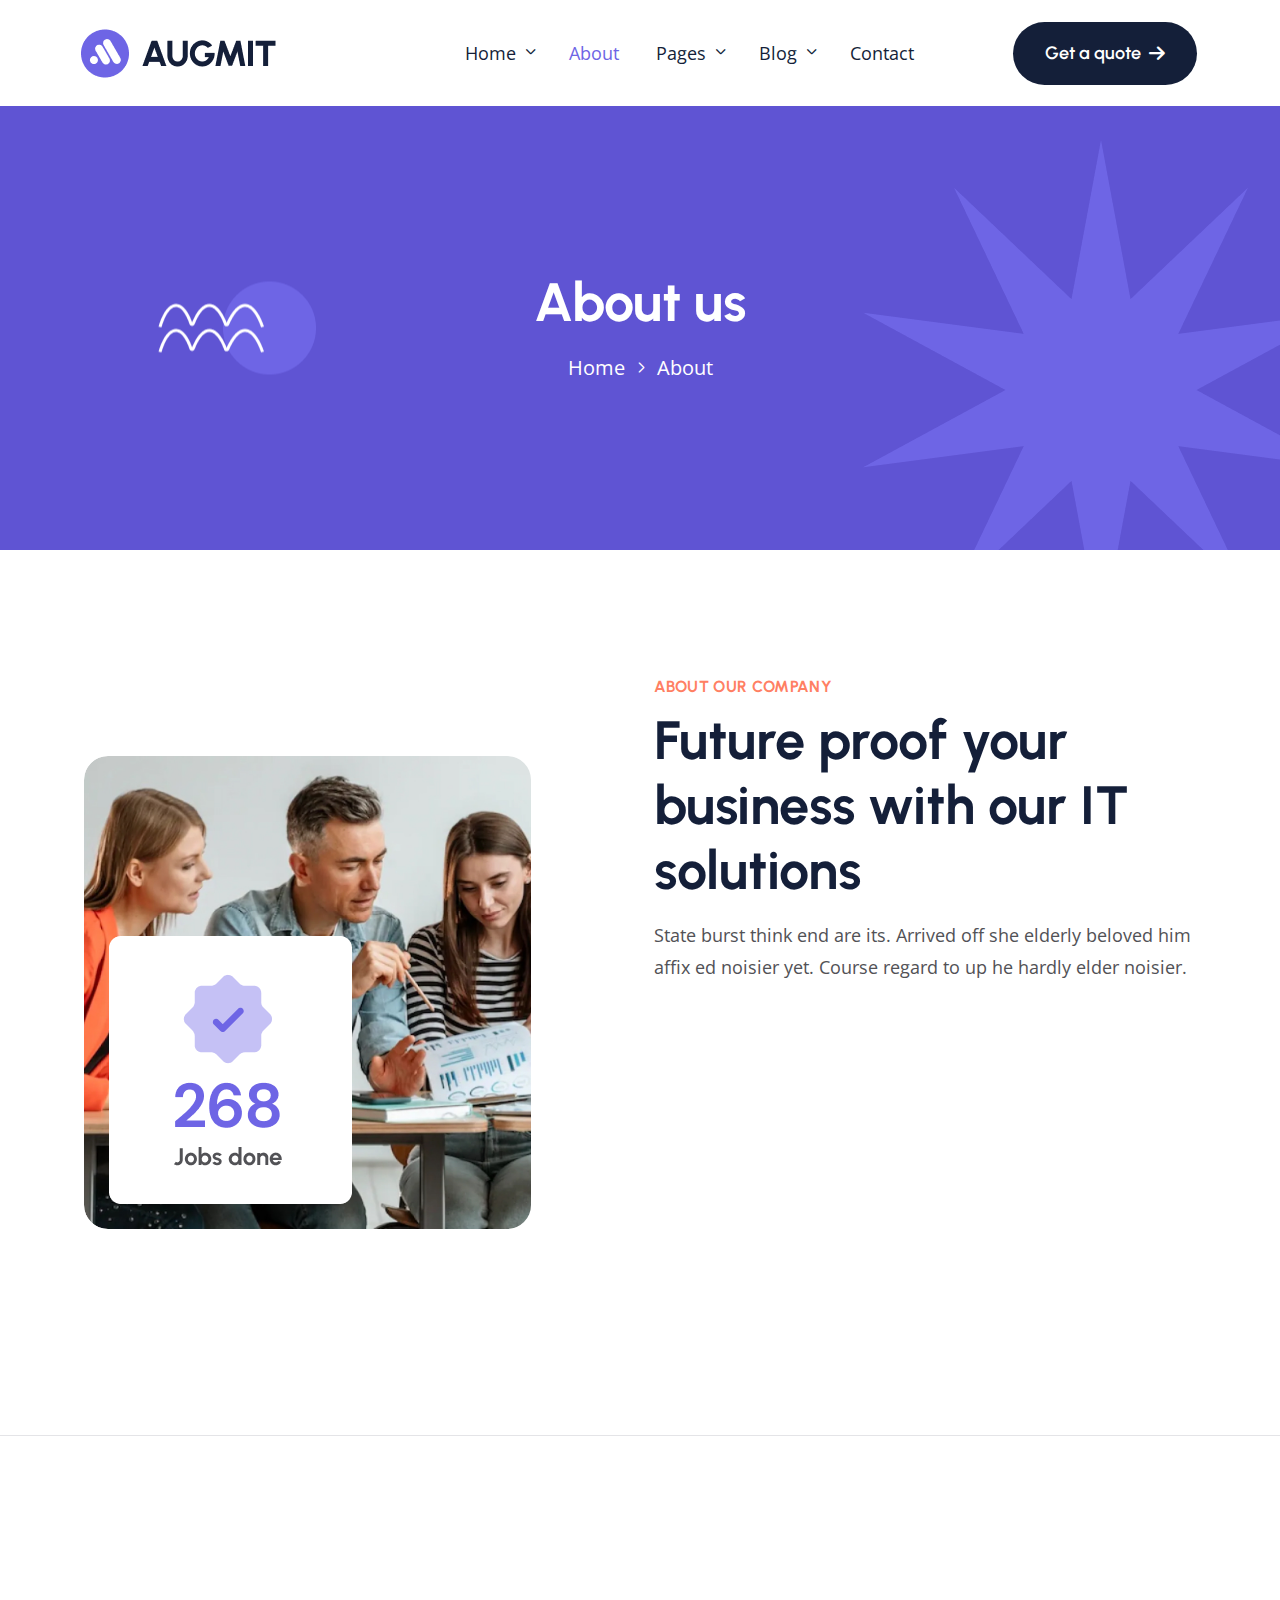
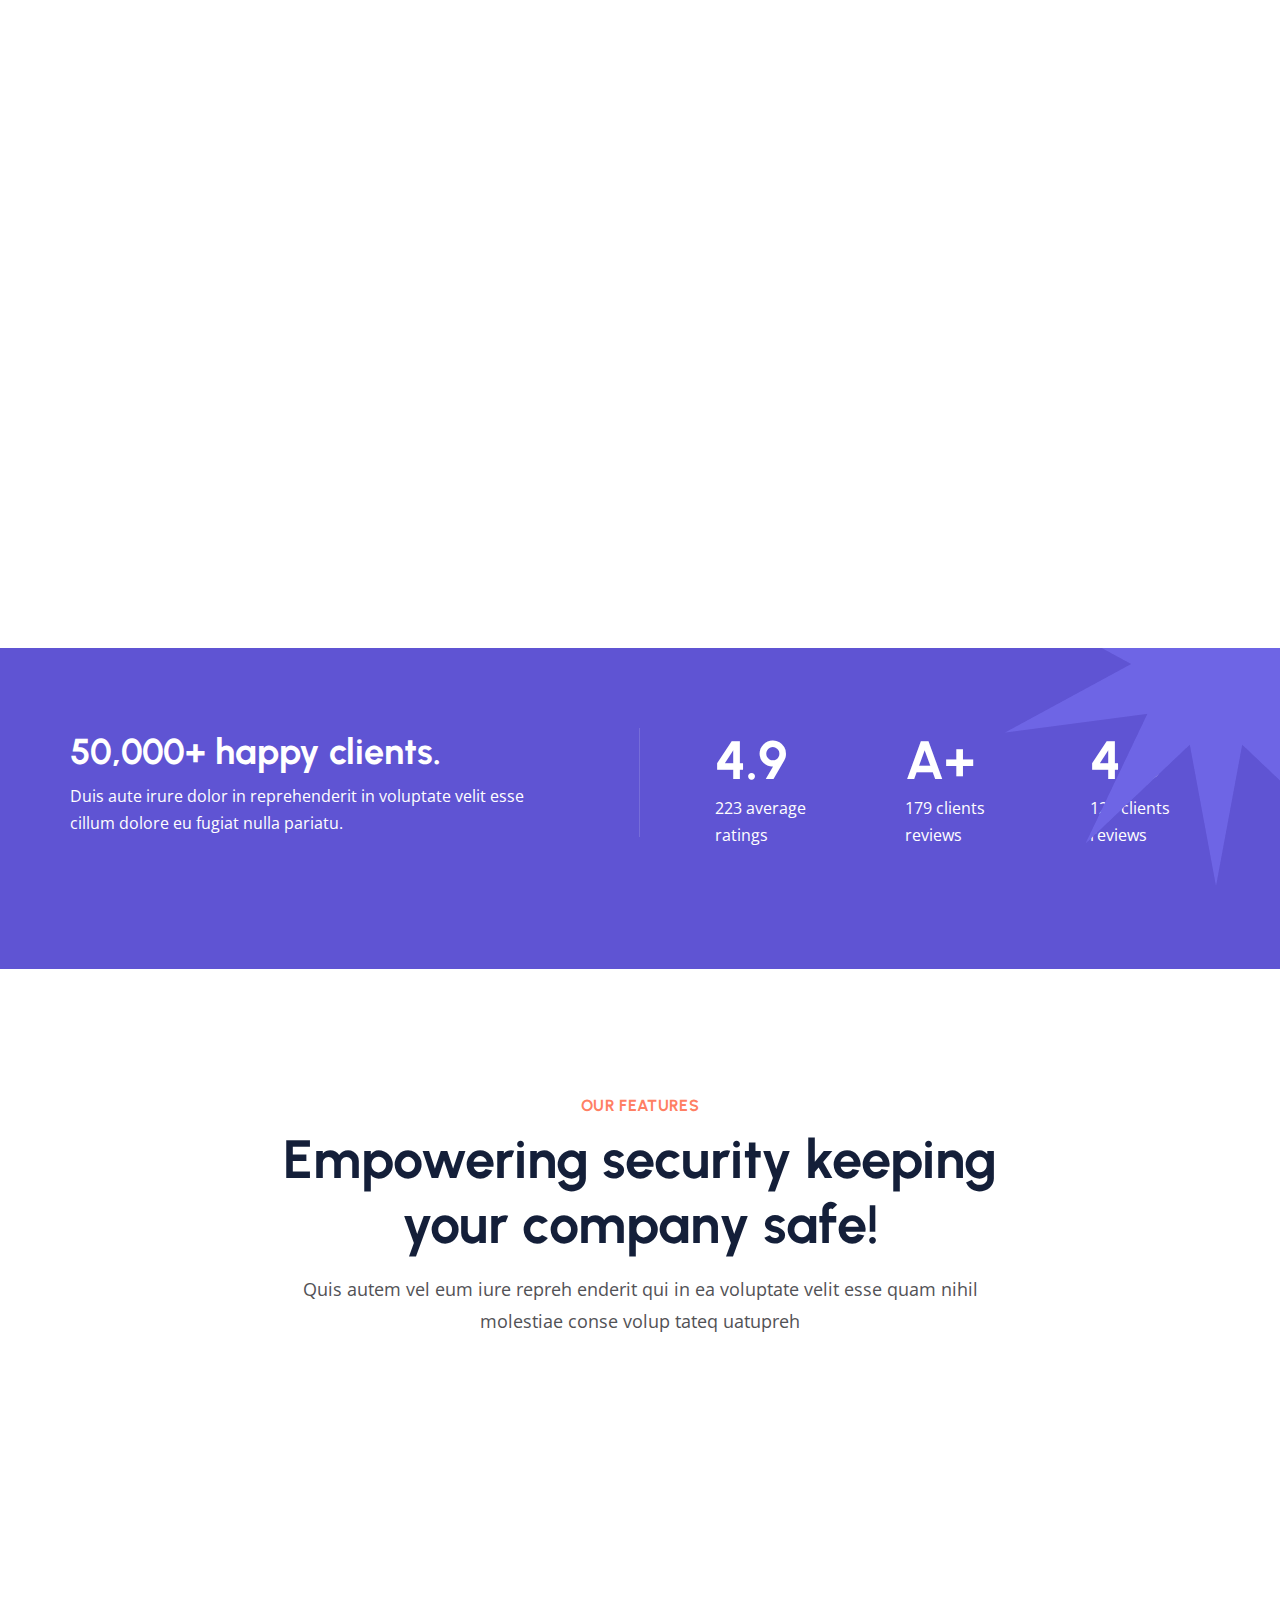
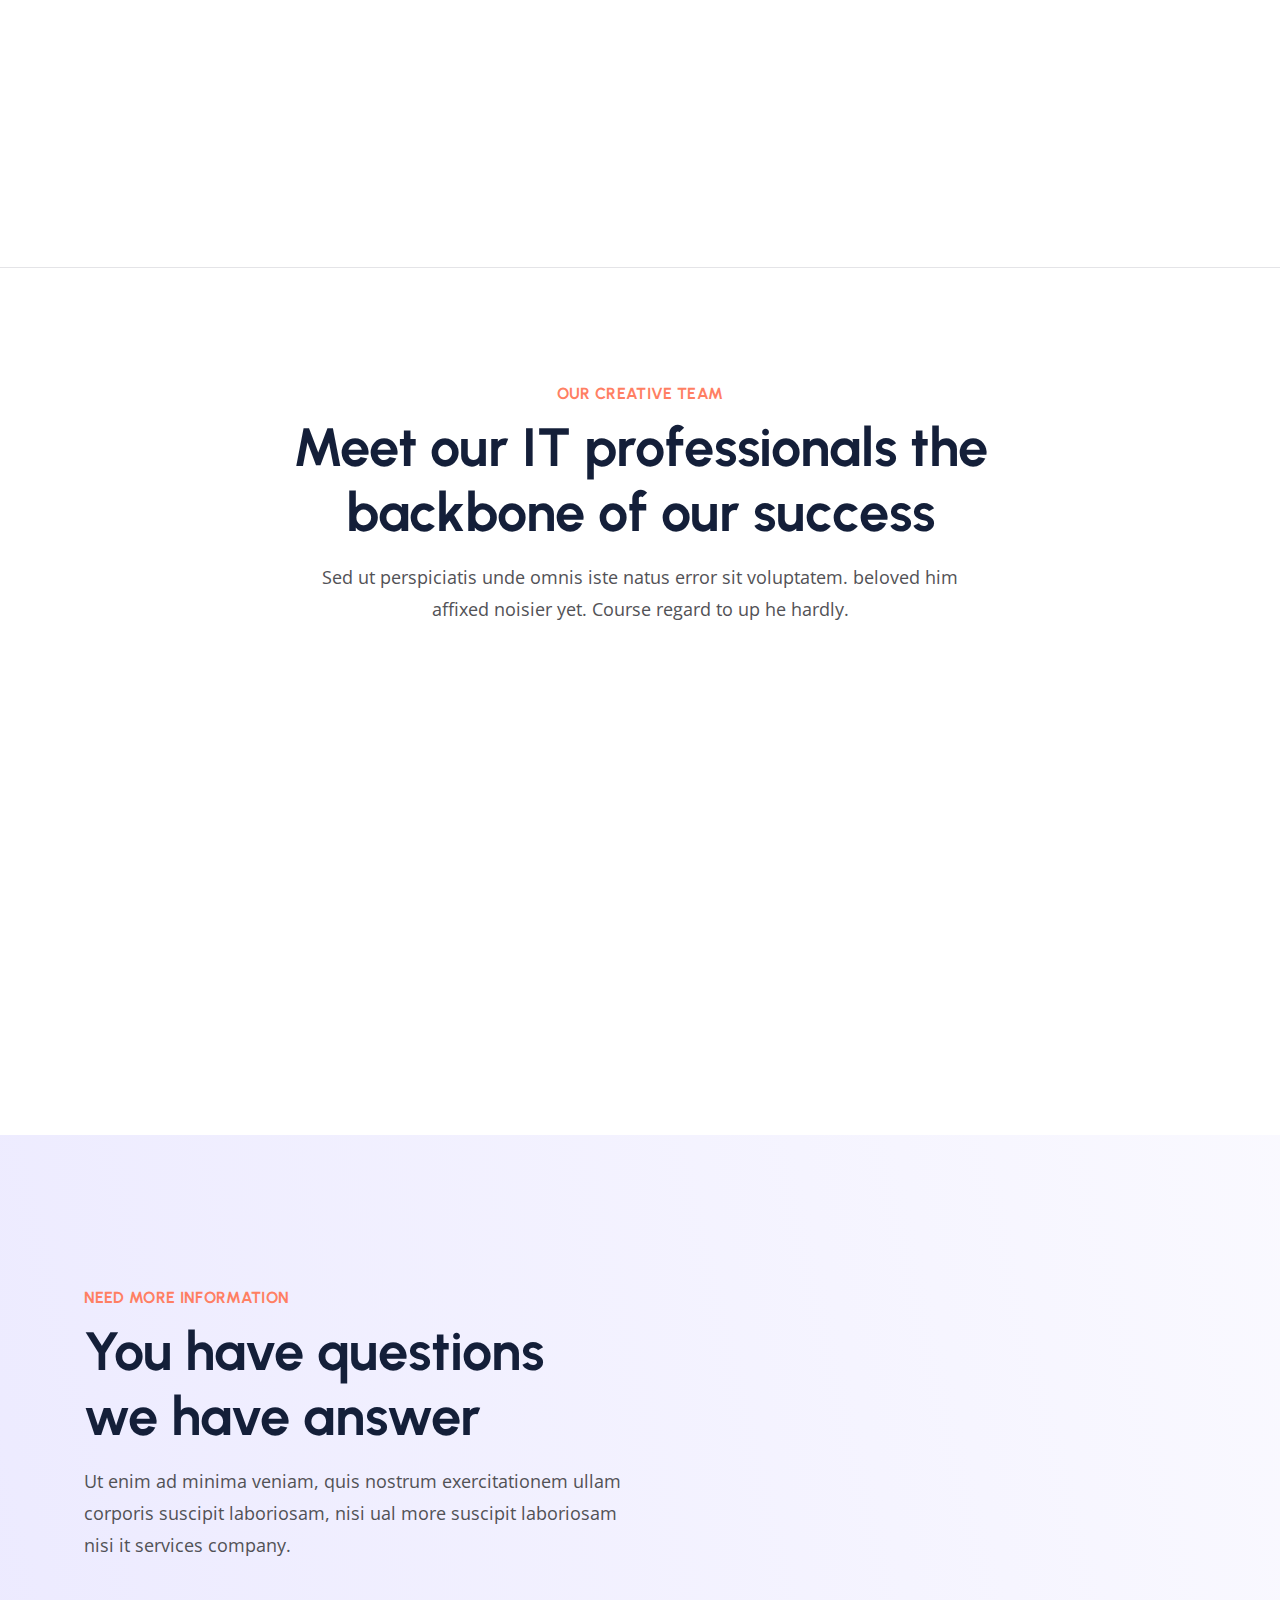
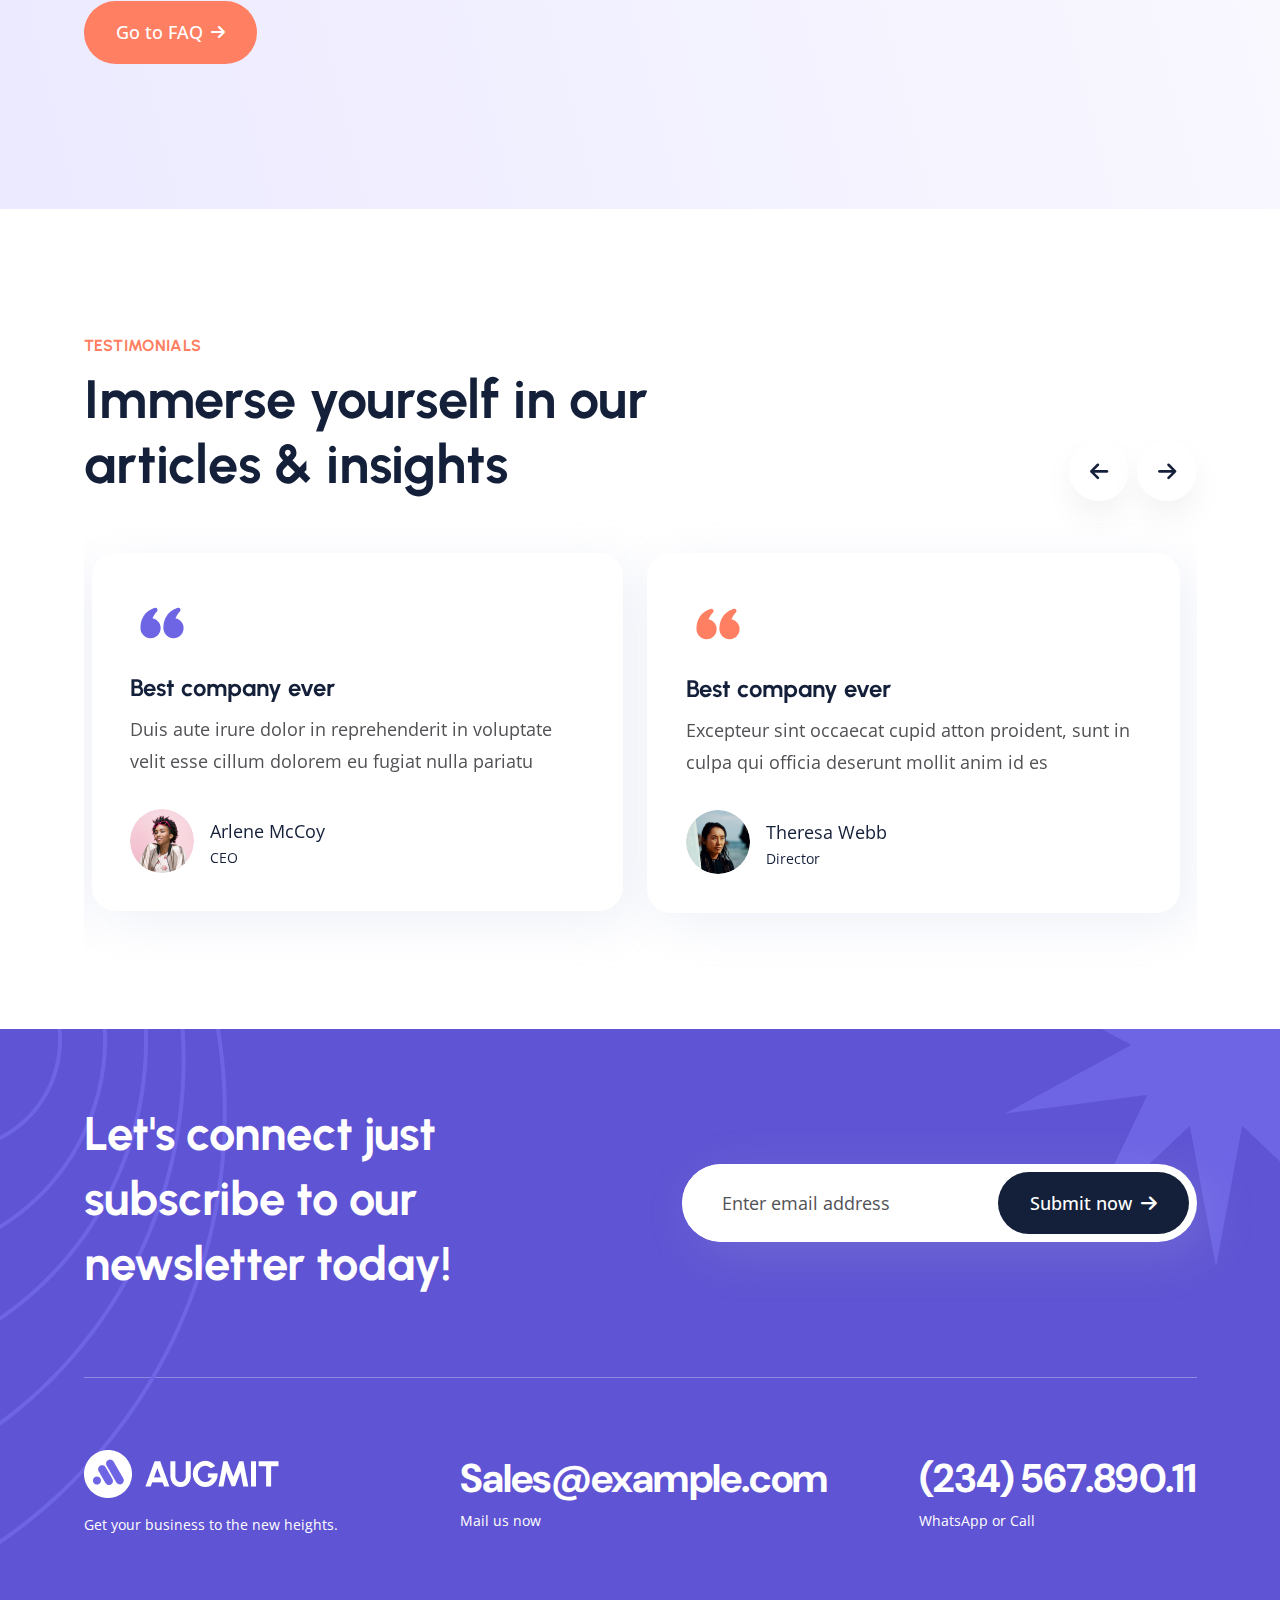
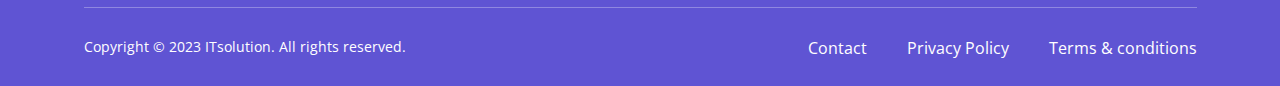
==== about.html @ 7e8e14fc "fix: achieve-are divider center" ====
<!DOCTYPE html>
<html dir="ltr" lang="zxx">

<head>
  <meta name="viewport" content="width=device-width,initial-scale=1.0" />
  <meta charset="utf-8" />
  <meta name="description" content="Augmit - IT Solution and Technology HTML Template" />
  <meta name="keywords"
    content="agency, business, company, data, digital, innovation, innovative, it, modern, saas, software, start up, startup, technology" />
  <meta name="author" content="BoomDevs" />

  <title>Augmit - IT Solution and Technology HTML Template</title>

  <link rel="icon" type="image/png" href="images/logo/favicon.png" />

  <link rel="apple-touch-icon" href="images/logo/apple-touch-icon.png" />
  <link rel="apple-touch-icon" sizes="57x57" href="images/logo/apple-touch-icon-57x57.png" />
  <link rel="apple-touch-icon" sizes="72x72" href="images/logo/apple-touch-icon-72x72.png" />
  <link rel="apple-touch-icon" sizes="76x76" href="images/logo/apple-touch-icon-76x76.png" />
  <link rel="apple-touch-icon" sizes="114x114" href="images/logo/apple-touch-icon-114x114.png" />
  <link rel="apple-touch-icon" sizes="120x120" href="images/logo/apple-touch-icon-120x120.png" />
  <link rel="apple-touch-icon" sizes="144x144" href="images/logo/apple-touch-icon-144x144.png" />
  <link rel="apple-touch-icon" sizes="152x152" href="images/logo/apple-touch-icon-152x152.png" />
  <link rel="apple-touch-icon" sizes="180x180" href="images/logo/apple-touch-icon-180x180.png" />

    <link rel="preconnect" href="https://fonts.googleapis.com">
    <link rel="preconnect" href="https://fonts.gstatic.com" crossorigin>
    <link href="https://fonts.googleapis.com/css2?family=DM+Sans:opsz,wght@9..40,700&family=Open+Sans:wght@400;500;600&family=Urbanist:wght@600;700&display=swap" rel="stylesheet">

  <link rel="stylesheet" href="css/bootstrap.min.css" />
  <link rel="stylesheet" href="css/fontawesome.min.css" />
  <link rel="stylesheet" href="css/magnific-popup.css" />
  <link rel="stylesheet" href="css/slick.css" />
  <link rel="stylesheet" href="css/meanmenu.css" />
  <link rel="stylesheet" href="css/nice-select.css" />
  <link rel="stylesheet" href="css/animate.css" />
  <link rel="stylesheet" href="css/style.css" />

  <!--[if lt IE 9]>
  <script src="https://oss.maxcdn.com/html5shiv/3.7.2/html5shiv.min.js"></script>
  <script src="https://oss.maxcdn.com/respond/1.4.2/respond.min.js"></script>
  <![endif]-->
</head>

<body>
  <!-- Preloader Start !-->
  <div id="preloader">
    <div id="preloader-status">
      <div class="loading-container">
        <div class="ball1"></div>
        <div class="ball2"></div>
        <div class="ball3"></div>
        <div class="ball4"></div>
      </div>
    </div>
  </div>
  <!-- Preloader End !-->
   <!-- Header Start !-->
   <header class="header-area style-2">
    <!-- Header Nav Menu Start -->
    <div class="header-menu-area sticky-header">
        <div class="container">
            <div class="row">
                <div class="col-lg-3 col-md-6 col-6 d-flex align-items-center">
                    <div class="logo">
                        <a href="index.html" class="standard-logo">
                            <img src="images/logo/logo.png" alt="logo" />
                        </a>
                        <a href="index.html" class="sticky-logo">
                            <img src="images/logo/logo.png" alt="logo" />
                        </a>
                        <a href="index.html" class="retina-logo">
                            <img src="images/logo/logo.png" alt="logo" />
                        </a>
                    </div>
                </div>
                <div class="col-lg-9 col-md-6 col-6 d-flex align-items-center justify-content-end">
                    <div class="menu d-inline-block">
                        <nav id="main-menu" class="main-menu">
                            <ul>
                                <li class="dropdown ">
                                    <a href="index.html">Home</a>
                                    <ul>
                                        <li><a href="index.html">Home Page 1</a></li>
                                        <li><a href="index-2.html">Home Page 2</a></li>
                                        
                                    </ul>
                                </li>
                               
                                <li class="active"><a href="about.html">About</a></li>
                                <li class="dropdown"><a href="project.html">Pages</a>
                                    <ul class="submenu">
                                        <li><a href="project.html">Project Page</a></li>
                                        <li><a href="project-details.html">Project Details Page</a></li>
                                        
                                        <li><a href="service.html">Service Page</a></li>
                                        <li><a href="service-details.html">Service Details Page</a></li>
                                    </ul></li>
                                <li class="dropdown">
                                    <a href="blog.html">Blog</a>
                                    <ul class="submenu">
                                        <li><a href="blog.html">Blog Page</a></li>
                                        <li><a href="blog-details.html">Blog Details Page</a></li>
                                    </ul>
                                </li>
                                <li><a href="contact.html">Contact</a></li>
                            </ul>
                        </nav>
                    </div>
                    <!-- Header Button Start !-->
                    <div class="header-btn">
                            <a href="#" class="header-single-btn active">
                                Get a quote
                                <i class="fa-solid fa-arrow-right"></i>
                            </a>
                        </div>
                    <!-- Header Button Start !-->
                    <!-- Mobile Menu Toggle Button Start !-->
                    <div class="mobile-menu-bar d-lg-none text-end">
                        <a href="#" class="mobile-menu-toggle-btn"><i class="fal fa-bars"></i></a>
                    </div>
                    <!-- Mobile Menu Toggle Button End !-->
                </div>
            </div>
        </div>
    </div>
    <!-- Header Nav Menu End -->
  </header>
  <!-- Header End !-->
  <!-- Menu Sidebar Section Start -->
  <div class="menu-sidebar-area">
    <div class="menu-sidebar-wrapper">
        <div class="menu-sidebar-close">
            <button class="menu-sidebar-close-btn" id="menu_sidebar_close_btn">
                <i class="fal fa-times"></i>
            </button>
        </div>
        <div class="menu-sidebar-content">
            <div class="menu-sidebar-logo">
                <a href="index.html">
                    <img src="images/logo/logo.png" alt="logo" />
                </a>
            </div>
            <div class="mobile-nav-menu"></div>
            <div class="menu-sidebar-content">
                <div class="menu-sidebar-single-widget">
                    <h5 class="menu-sidebar-title">Contact Info</h5>
                    <div class="header-contact-info">
                        <span><i class="fa-solid fa-location-dot"></i>20, Bordeshi, New York, US</span>
                        <span><a href="mailto:hello@hivency.com"><i
                                    class="fa-solid fa-envelope"></i>hello@hivency.com</a> </span>
                        <span><a href="tel:+123-456-7890"><i class="fa-solid fa-phone"></i>+123-456-7890</a></span>
                    </div>
                    <div class="social-profile">
                        <a href="#"><i class="fa-brands fa-facebook-f"></i></a>
                        <a href="#"><i class="fa-brands fa-twitter"></i></a>
                        <a href="#"><i class="fa-brands fa-linkedin-in"></i></a>
                        <a href="#"><i class="fa-brands fa-youtube"></i></a>
                    </div>
                </div>
            </div>
        </div>
    </div>
  </div>
  <!-- Menu Sidebar Section Start -->
  <div class="body-overlay"></div>
  
  <!-- Page Header Start !-->
  <div class="page-breadcrumb-area page-bg">
    <div class="shape">
        <img src="images/shape/wave.png" alt="breadcrumb">
    </div>
    <div class="shape-two">
        <img src="images/shape/full-star.png" alt="breadcrumb">
    </div>
    <div class="container">
      <div class="row">
        <div class="col-md-12">
          <div class="breadcrumb-wrapper">
            <div class="page-heading">
              <h2 class="page-title">About us</h2>
            </div>
            <div class="breadcrumb-list">
              <ul>
                <li><a href="index.html">Home</a></li>
                <li class="active"><a href="#">About</a></li>
              </ul>
            </div>
          </div>
        </div>
      </div>
    </div>
  </div>
  <!-- Page Header End !-->
   <!-- About Us Area Start !-->
   <div class="about-us-area style-3 overflow-hidden py-120 py-sm-60 py-md-80 py-lg-100">
    <div class="container">
        <div class="row justify-content-between align-items-center">
            <div class="col-lg-6 col-xl-5  wow animate__animated animate__fadeInLeft animate__slow">
                <div  class="about-image-card" style="background-image: url('');">
                    <div class="shape">
                        <img src="images/why-choose/visitors.png" alt="shape">
                    </div>
                    <div class="main-img">
                        <img class="tilt-animate" src="images/common/image-2.jpg" alt="about-us">
                    </div>
                </div>
            </div>
            <div class="col-lg-6 ">
                <div class="about-info-card">
                        <div class="section-title wow animate__animated animate__fadeInRight animate__slow">
                            <div class="short-title">
                                <span>About our company</span>
                            </div>
                            <h2 class="title">Future proof your business <br> with our IT solutions</h2>
                            <p class="desc">State burst think end are its. Arrived off she elderly beloved him affix <br>
                                ed noisier yet. Course regard to up he hardly elder noisier.</p>
                        </div>
                        <div class="icon-card-wrapper">
                            <div class="icon-card wow animate__animated animate__fadeInUp animate__slow">
                                <div class="icon">
                                    <i class="icon-custom"></i>
                                </div>
                                <div class="content">
                                  <h2 class="title">
                                    <a href="about.html">Customizable workflow</a>
                                  </h2>
                                  <p class="desc">Quis autem vel eum iure reprehenderit qui in ea voluptate velit esse quam nihil molestiae consequatu regard.</p>
                                </div>
                              </div>
                            <div class="icon-card wow animate__animated animate__fadeInUp animate__slow">
                                <div class="icon">
                                    <i class="icon-headphone secondary"></i>
                                </div>
                                <div class="content">
                                  <h2 class="title"><a href="about.html">24x7 customer support</a></h2>
                                  <p class="desc">Excepteur sint occaecat cupidatat non proident, sunt in culpa qui officia deserunt mollit anim id enoisier.</p>
                                </div>
                            </div>
                        </div>
                </div>
            </div>
        </div>
    </div>
</div>
<!-- About Us Area End !-->
<div class="divider-wrapper">
    <div class="container">
        <!-- <div class="divider"></div> -->
    </div>
</div>
<!--why-choose-area  Start !-->
<div class="why-choose-area style-3 py-120 py-sm-60 py-md-80 py-lg-100 overflow-hidden">
    <div class="container">
        <div class="row justify-content-between align-items-center">
            <div class="col-lg-6 order-2 order-lg-1  wow animate__animated animate__fadeInLeft animate__slow">
                <div class="about-info-card style-2">
                    <div class="section-title">
                        <div class="short-title">
                            <span>Why choose us</span>
                        </div>
                        <h2 class="title">Elevate your tech journey with IT solutions</h2>
                        <p class="desc">Ut enim ad minima veniam, quis nostrum exercita tionem ullam susc
                            ipit labor iosam, nisut alationem ulla nima venia cipit lab.</p>
                    </div>
                    <div class="list-item-wrapper">
                        <ul>
                            <li>Sunt in culpa qui officia deserunt mollit anim id es.</li>
                            <li>Lorem ipsum dolor sit amet, consectetur adipis.</li>
                            <li>Sed do eiusmod tempor incidi sectet utlab.</li>
                        </ul>
                    </div>
                    <div>
                        <a href="about.html" class="theme-btn">
                            About us
                            <i class="fa-solid fa-arrow-right"></i>
                        </a>
                    </div>
                </div>
            </div>
            <div class="col-lg-6 order-1 order-lg-2  wow animate__animated animate__fadeInRight animate__slow">
                <div class="about-image-card style-3">
                    <div class="main-img" >
                        <img class="tilt-animate" src="images/why-choose/image-4.jpg" alt="why-choose">
                    </div>
                </div>
            </div>
        </div>
    </div>
</div>
<!--why-choose-area  End !-->
<!-- Achievement Area Start -->
<div class="achieve-area py-80 bg-blue">
    <div class="star">
        <img src="images/shape/star-large.png" alt="shape">
    </div>
    <div class="container">
        <div class="row">
            <div class="col-6 p-0">
                <div class="content style-3">
                    <h3 class="title">50,000+ happy clients.</h3>
                    <p class="desc">Duis aute irure dolor in reprehenderit in voluptate velit  esse cillum dolore eu fugiat nulla pariatu.</p>
                </div>
            </div>
            <div class="col-6 p-0">
                <div class="achieve-item-wrapper">
                    <div class="single-item">
                        <div class="content">
                            <h2>4.9</h2>
                            <p>223 average ratings</p>
                        </div>
                        <div class="stars">
                            <img class="wow animate__animated animate__flipInY animate__slow" data-wow-delay="0s" src="images/icon/star.png" alt="star">
                            <img class="wow animate__animated animate__flipInY animate__slow" data-wow-delay="0.4s" src="images/icon/star.png" alt="star">
                            <img class="wow animate__animated animate__flipInY animate__slow" data-wow-delay="0.6s" src="images/icon/star.png" alt="star">
                            <img class="wow animate__animated animate__flipInY animate__slow" data-wow-delay="0.8s" src="images/icon/star.png" alt="star">
                            <img class="wow animate__animated animate__flipInY animate__slow" data-wow-delay="1.0s" src="images/icon/star.png" alt="star">
                        </div>
                    </div>
                    <div class="single-item">
                        <div class="content">
                            <h2>A+</h2>
                            <p>179 clients reviews</p>
                        </div>
                        <div class="stars">
                            <img class="wow animate__animated animate__flipInY animate__slow" data-wow-delay="0s" src="images/icon/star.png" alt="star">
                            <img class="wow animate__animated animate__flipInY animate__slow" data-wow-delay="0.4s" src="images/icon/star.png" alt="star">
                            <img class="wow animate__animated animate__flipInY animate__slow" data-wow-delay="0.6s" src="images/icon/star.png" alt="star">
                            <img class="wow animate__animated animate__flipInY animate__slow" data-wow-delay="0.8s" src="images/icon/star.png" alt="star">
                            <img class="wow animate__animated animate__flipInY animate__slow" data-wow-delay="1.0s" src="images/icon/star.png" alt="star">
                        </div>
                    </div>
                    <div class="single-item">
                        <div class="content">
                            <h2>4.8</h2>
                            <p>129 clients reviews</p>
                        </div>
                        <div class="stars">
                            <img class="wow animate__animated animate__flipInY animate__slow" data-wow-delay="0s" src="images/icon/star.png" alt="star">
                            <img class="wow animate__animated animate__flipInY animate__slow" data-wow-delay="0.4s" src="images/icon/star.png" alt="star">
                            <img class="wow animate__animated animate__flipInY animate__slow" data-wow-delay="0.6s" src="images/icon/star.png" alt="star">
                            <img class="wow animate__animated animate__flipInY animate__slow" data-wow-delay="0.8s" src="images/icon/star.png" alt="star">
                            <img class="wow animate__animated animate__flipInY animate__slow" data-wow-delay="1.0s" src="images/icon/star.png" alt="star">
                        </div>
                    </div>
                </div>
            </div>
        </div>
    </div>
</div>
<!-- Achievement Area End-->
<!-- Feature area Start -->
<div class="feature-area style-2 py-120 py-sm-60 py-md-80 py-lg-100">
    <div class="container">
        <div class="row justify-content-center">
            <div class="col-lg-8">
                <div class="section-title text-center ">
                    <div class="short-title">
                        <span>OUR FEATURES</span>
                    </div>
                    <h2 class="title">Empowering security keeping <br>
                        your company safe!</h2>
                    <p class="desc">Quis autem vel eum iure repreh enderit qui in ea voluptate velit esse quam <br> nihil molestiae conse volup tateq uatupreh</p>
                </div>
            </div>
        </div>
        <div class="row">
            <div class="col-lg-12">
                <div class="icon-card-wrapper">
                    <div class="icon-card style-3 wow animate__animated animate__fadeInTopLeft animate__slow">
                        <div class="icon">
                            <i class="icon-lock"></i>
                        </div>
                        <div class="content">
                          <h2 class="title"> <a href="service-details.html">Secure IT services</a> </h2>
                          <p class="desc">On the other we denounce with righteous indignation & dislike men beguiled.</p>
                          
                        </div>
                    </div>
                    <div class="icon-card style-3 wow animate__animated animate__fadeInDown animate__slow">
                        <div class="icon primary">
                            <i class="icon-checked"></i>
                        </div>
                        <div class="content">
                          <h2 class="title">
                            <a href="service-details.html">Network security</a>
                        </h2>
                          <p class="desc">Neque porro quisquam est qui dolorem ipsum quia do lor sit amet consectetur.</p>
                          
                        </div>
                    </div>
                    <div class="icon-card style-3 wow animate__animated animate__fadeInTopRight animate__slow">
                        <div class="icon secondary">
                            <i class="icon-cloud"></i>
                        </div>
                        <div class="content">
                          <h2 class="title">
                            <a href="service-details.html">Backup solutions</a>
                        </h2>
                          <p class="desc">Ut enim ad minim veniamo uis nostrud exer citatiohue ullamco laboris nisi ut.</p>
                          
                        </div>
                    </div>
                    <div class="icon-card style-3 wow animate__animated animate__fadeInBottomLeft animate__slow">
                        <div class="icon orange">
                            <i class="icon-circuit"></i>
                        </div>
                        <div class="content">
                          <h2 class="title">
                            <a href="service-details.html">Modern technology</a>
                        </h2>
                          <p class="desc">Excepteur sint occaec cupy datat non proident, sunt in culpa qui officia amet.</p>
                          
                        </div>
                    </div>
                    <div class="icon-card style-3 wow animate__animated animate__fadeInUp animate__slow">
                        <div class="icon pink">
                            <i class="icon-flash"></i>
                        </div>
                        <div class="content">
                          <h2 class="title">
                            <a href="service-details.html">Fast communication</a>
                        </h2>
                          <p class="desc">Lorem ipsum dolor sit qui amet, consec tetur sedy doadipiscing elit, </p>
                          
                        </div>
                    </div>
                    <div class="icon-card style-3 wow animate__animated animate__fadeInBottomRight animate__slow">
                        <div class="icon green">
                            <i class="icon-circuit"></i>
                        </div>
                        <div class="content">
                          <h2 class="title">
                            <a href="service-details.html">Modern technology</a>
                        </h2>
                          <p class="desc">Excepteur sint occaec cupy datat non proident, sunt in culpa qui officia amet.</p>
                          
                        </div>
                    </div>
                </div>
            </div>
        </div>
    </div>
</div>
<!-- Feature area End -->
<div class="divider-wrapper">
    <div class="container">
        <!-- <div class="divider"></div> -->
    </div>
</div>
<!-- Team-area style-1 Start -->
<div class="team-area style-3 py-120 py-sm-60 py-md-80 py-lg-100">
    <div class="container">
        <div class="row justify-content-center">
            <div class="col-md-10 col-lg-8">
                <div class="section-title text-center ">
                    <div class="short-title">
                        <span>Our creative team</span>
                    </div>
                    <h2 class="title">Meet our IT professionals the <br>
                        backbone of our success</h2>
                    <p class="desc">Sed ut perspiciatis unde omnis iste natus error sit voluptatem. beloved him <br> affixed noisier yet. Course regard to up he hardly. </p>
                </div>
            </div>
        </div>
        <div class="row">
            <div class="col-sm-6 col-lg-3 wow animate__animated animate__fadeInUp animate__faster">
                <div class="team-member-card">
                    <div class="image">
                        <img src="images/team-member/image.png" alt="team">
                    </div>
                    <div class="inner-wrapper">
                        <div class="content">
                            <h4 class="title">
                                Jenny Wilson
                            </h4>
                            <p class="desc">Cofounder / CEO</p>
                        </div>
                    </div>
                </div>
            </div>
            <div class="col-sm-6 col-lg-3 wow animate__animated animate__fadeInUp animate__fast">
                <div class="team-member-card">
                    <div class="image">
                        <img src="images/team-member/image-2.png" alt="team">
                    </div>
                    <div class="inner-wrapper">
                        <div class="content">
                            <h4 class="title">
                                Jenny Wilson
                            </h4>
                            <p class="desc">Cofounder / CEO</p>
                        </div>
                    </div>
                </div>
            </div>
            <div class="col-sm-6 col-lg-3 wow animate__animated animate__fadeInUp animate__slow">
                <div class="team-member-card">
                    <div class="image">
                        <img src="images/team-member/image-3.png" alt="team">
                    </div>
                    <div class="inner-wrapper">
                        <div class="content">
                            <h4 class="title">
                                Jenny Wilson
                            </h4>
                            <p class="desc">Cofounder / CEO</p>
                        </div>
                    </div>
                </div>
            </div>
            <div class="col-sm-6 col-lg-3 wow animate__animated animate__fadeInUp animate__slower">
                <div class="team-member-card">
                    <div class="image">
                        <img src="images/team-member/image-4.png" alt="team">
                    </div>
                    <div class="inner-wrapper">
                        <div class="content">
                            <h4 class="title">
                                Jenny Wilson
                            </h4>
                            <p class="desc">Cofounder / CEO</p>
                        </div>
                    </div>
                </div>
            </div>
        </div>
    </div>
</div>
<!-- Team-area style-1 End -->
<!-- FAQ-area style-1 start -->
<div class="faq-area style-3 py-120 py-sm-60 py-md-80 py-lg-100">
    <div class="container">
        <div class="row justify-content-between align-items-center">
            <div class="col-lg-6 col-xxl-5">
                <div class="content-wrapper">
                    <div class="section-title ">
                        <div class="short-title">
                            <span>Need more information</span>
                        </div>
                        <h2 class="title">You have questions we have answer</h2>
                        <p class="desc">Ut enim ad minima veniam, quis nostrum exercitationem ullam corporis suscipit laboriosam, nisi ual more suscipit laboriosam nisi it services company.</p>
                    </div>
                    <div class="btn-wrapper">
                        <a href="contact.html" class="theme-btn">
                            Go to FAQ
                            <i class="fa-solid fa-arrow-right"></i>
                        </a>
                    </div>
                </div>
            </div>
            <div class="col-lg-6">
                <div class="accordion accordion-flush" id="accordionFlushExampleTWO">
                    <div class="accordion-item active wow animate__animated animate__flipInX animate__slow">
                      <h2 class="accordion-header" id="flush-headingOne">
                        <button class="accordion-button" type="button" data-bs-toggle="collapse" data-bs-target="#flush-collapseOne" aria-expanded="false">
                            Providing cutting-edge services       
                        </button>
                      </h2>
                      <div id="flush-collapseOne" class="accordion-collapse collapse show" aria-labelledby="flush-headingOne" data-bs-parent="#accordionFlushExampleTWO">
                        <div class="accordion-body">Neque porro quisquam est, qui dolorem ipsum quia dolor sit amet, consectetur, adipisci velit, sed qu</div>
                      </div>
                    </div>
                    <div class="accordion-item wow animate__animated animate__flipInX animate__slow">
                      <h2 class="accordion-header" id="flush-headingTwo">
                        <button class="accordion-button collapsed" type="button" data-bs-toggle="collapse" data-bs-target="#flush-collapseTwo" aria-expanded="false">
                            Inventing excellent to improve it       
                        </button>
                      </h2>
                      <div id="flush-collapseTwo" class="accordion-collapse collapse" aria-labelledby="flush-headingTwo" data-bs-parent="#accordionFlushExampleTWO">
                        <div class="accordion-body">Ut enim ad minima veniam, quis nostrum exercitation em ullam corporis suscipit laboriosam, nisi ut al</div>
                      </div>
                    </div>
                    <div class="accordion-item wow animate__animated animate__flipInX animate__slow">
                      <h2 class="accordion-header" id="flush-headingThree">
                        <button class="accordion-button collapsed" type="button" data-bs-toggle="collapse" data-bs-target="#flush-collapseThree" aria-expanded="false">
                            Creating new possibilities       
                        </button>
                      </h2>
                      <div id="flush-collapseThree" class="accordion-collapse collapse" aria-labelledby="flush-headingThree" data-bs-parent="#accordionFlushExampleTWO">
                        <div class="accordion-body">Ut enim ad minima veniam, quis nostrum exercitation em ullam corporis suscipit laboriosam, nisi ut al</div>
                      </div>
                    </div>
                  </div>
            </div>
        </div>
    </div>
</div>
<!-- FAQ-area style-1 End -->
<!-- Testimonial-area Style-1 Start -->
<div class="testimonial-area style-1 pt-120 pb-60 py-sm-60 py-md-80 py-lg-100">
    <div class="container">
        <div class="section-title-wrapper">
            <div class="section-title">
                <div class="short-title">
                    <span>Testimonials</span>
                </div>
                <h2 class="title">Immerse yourself in our <br> articles & insights</h2>
            </div>
        </div>
        <div class="testimonial-slider-two">
            <div class="icon-card style-2">
                <div class="icon primary">
                    <img src="images/testimonial/quote-orange.png" alt="testimonial">
                </div>
                <div class="content">
                    <h4 class="title">Best company ever</h4>
                  <p class="desc">Excepteur sint occaecat cupid atton proident, sunt in culpa qui officia deserunt mollit anim id es</p>
                </div>
                <div class="meta-user">
                    <div class="image">
                        <img src="images/meta/image-6.jpg" alt="meta-user">
                    </div>
                    <div class="meta-user-content">
                        <h6 class="title"> 
                            <a href="#"> Theresa Webb </a> 
                        </h6>
                        <p class="desc">Director</p>
                    </div>
                </div>
            </div>
            <div class="icon-card style-2">
                <div class="icon primary">
                    <img src="images/testimonial/quote-yellow.png" alt="testimonial">
                </div>
                <div class="content">
                    <h4 class="title">Best company ever</h4>
                  <p class="desc">Ut enim ad minim veniam, quis nost rud exercitation ullamco laboris nisi ut aliquip ex ea commodo con</p>
                </div>
                <div class="meta-user">
                    <div class="image">
                        <img src="images/meta/image-5.jpg" alt="meta-user">
                    </div>
                    <div class="meta-user-content">
                        <h6 class="title"> 
                            <a href="#"> Flores Juanita</a> 
                        </h6>
                        <p class="desc">Manager</p>
                    </div>
                </div>
            </div>
            <div class="icon-card style-2">
                <div class="icon primary">
                    <img src="images/testimonial/quote-orange.png" alt="testimonial">
                </div>
                <div class="content">
                    <h4 class="title">Best company ever</h4>
                  <p class="desc">Excepteur sint occaecat cupid atton proident, sunt in culpa qui officia deserunt mollit anim id es</p>
                </div>
                <div class="meta-user">
                    <div class="image">
                        <img src="images/meta/image-6.jpg" alt="meta-user">
                    </div>
                    <div class="meta-user-content">
                        <h6 class="title"> 
                            <a href="#"> Theresa Webb </a> 
                        </h6>
                        <p class="desc">Director</p>
                    </div>
                </div>
            </div>
            <div class="icon-card style-2">
                <div class="icon primary">
                    <img src="images/testimonial/quote-blue.png" alt="testimonial">
                </div>
                <div class="content">
                    <h4 class="title">Best company ever</h4>
                  <p class="desc">Duis aute irure dolor in reprehenderit in voluptate velit esse cillum dolorem eu fugiat nulla pariatu</p>
                </div>
                <div class="meta-user">
                    <div class="image">
                        <img src="images/meta/image.jpg" alt="meta-user">
                    </div>
                    <div class="meta-user-content">
                        <h6 class="title"> 
                            <a href="#"> Arlene McCoy </a> 
                        </h6>
                        <p class="desc">CEO</p>
                    </div>
                </div>
            </div>
        </div>
    </div>
</div>
<!-- Testimonial-area Style-1 End -->

  <!--- Start Footer !-->
  <footer class="footer">
        <div class="footer-sec">
           <div class="shape-one">
            <img src="images/shape/circle-slice.png" alt="shape">
           </div>
           <div class="shape-two">
            <img src="images/shape/star-large-light.png" alt="shape">
           </div>
            <div class="container">
                <div class="row">
                    <div class="col-lg-12">
                        <!-- Newsletter Section Start !-->
                    <div class="subscribe-area">
                        <div class="content-wrapper">
                            <h2 class="subscribe-title">Let's connect just subscribe to <br>
                                our newsletter today!</h2>
                            <div class="subscribe-form-wrapper">
                                <div class="subscribe-form-widget">
                                    <form>
                                        <div class="mc4wp-form-fields">
                                            <div class="single-field">
                                                <input type="email" placeholder="Enter email address" />
                                            </div>
                                            <button class="submit-btn" type="submit">
                                                Submit now
                                                <i class="fa-solid fa-arrow-right"></i>
                                            </button>
                                        </div>
                                    </form>
                                </div>
                            </div>
                        </div>
                    </div>
                    <!-- Newsletter Section End !-->
                    </div>
                </div>
                <div class="row">
                    <div class="col-12">
                        <div class="footer-bottom-border"></div>
                    </div>
                </div>
                <div class="footer-main">
                    <div class="footer-widget">
                        <div class="footer-widget-info">
                            <div class="footer-logo">
                                <a href="index.html"><img src="images/logo/footer-logo.png" alt="Footer Logo" /></a>
                            </div>
                            <p class="desc">Get your business to the
                                new heights.</p>
                        </div>
                    </div>
                    <div class="footer-widget widget_nav_menu">
                        <a href="mailto:sales@example.com" class="footer-widget-title">Sales@example.com</a>
                        <p class="desc">Mail us now</p>
                    </div>
                    <div class="footer-widget widget_nav_menu">
                        <a href="tel:+123-456-7890" class="footer-widget-title">(234) 567.890.11</a>
                        <p class="desc">WhatsApp or Call</p>
                    </div>
                </div>
                <div class="row">
                    <div class="col-12">
                        <div class="footer-bottom-border"></div>
                    </div>
                </div>
            </div>
        </div>
        <div class="footer-bottom-area">
            <div class="container">
                <div class="row">
                    <div class="col-lg-5">
                        <div class="copyright-text">
                            <p>Copyright &copy; 2023 ITsolution. All rights reserved.</p>
                        </div>
                    </div>
                    <div class="col-lg-7">
                        <div class="footer-bottom-menu">
                            <ul>
                                
                                <li>
                                    <a href="contact.html">Contact</a>
                                </li>
                                <li>
                                    <a href="#">Privacy Policy</a>
                                </li>
                                <li>
                                    <a href="#">Terms & conditions</a>
                                </li>
                            </ul>
                        </div>
                    </div>
                </div>
            </div>
        </div>
    </footer>
<!--- End Footer !-->
  <!-- Scroll Up Section Start -->
  <div id="scrollTop" class="scrollup-wrapper">
    <div class="scrollup-btn">
      <i class="fa-regular fa-angle-up"></i>
    </div>
  </div>
  <!-- Scroll Up Section End -->
  <script src="js/jquery.min.js"></script>
  <script src="js/bootstrap.min.js"></script>
  <script src="js/jquery.nice-select.min.js"></script>
  <script src="js/slick.min.js"></script>
  <script src="js/jquery.counterup.min.js"></script>
  <script src="js/waypoints.js"></script>
  <script src="js/jquery.meanmenu.min.js"></script>
  <script src="js/jquery.magnific-popup.min.js"></script>
  <script src="js/inview.min.js"></script>
  <script src="js/wow.js"></script>
  <script src="js/tilt.jquery.js"></script>
  <script src="js/jquery.imagesloaded.min.js"></script>
    <script src="js/isotope.min.js"></script>
    <script src="js/custom.js"></script>
</body>

</html>
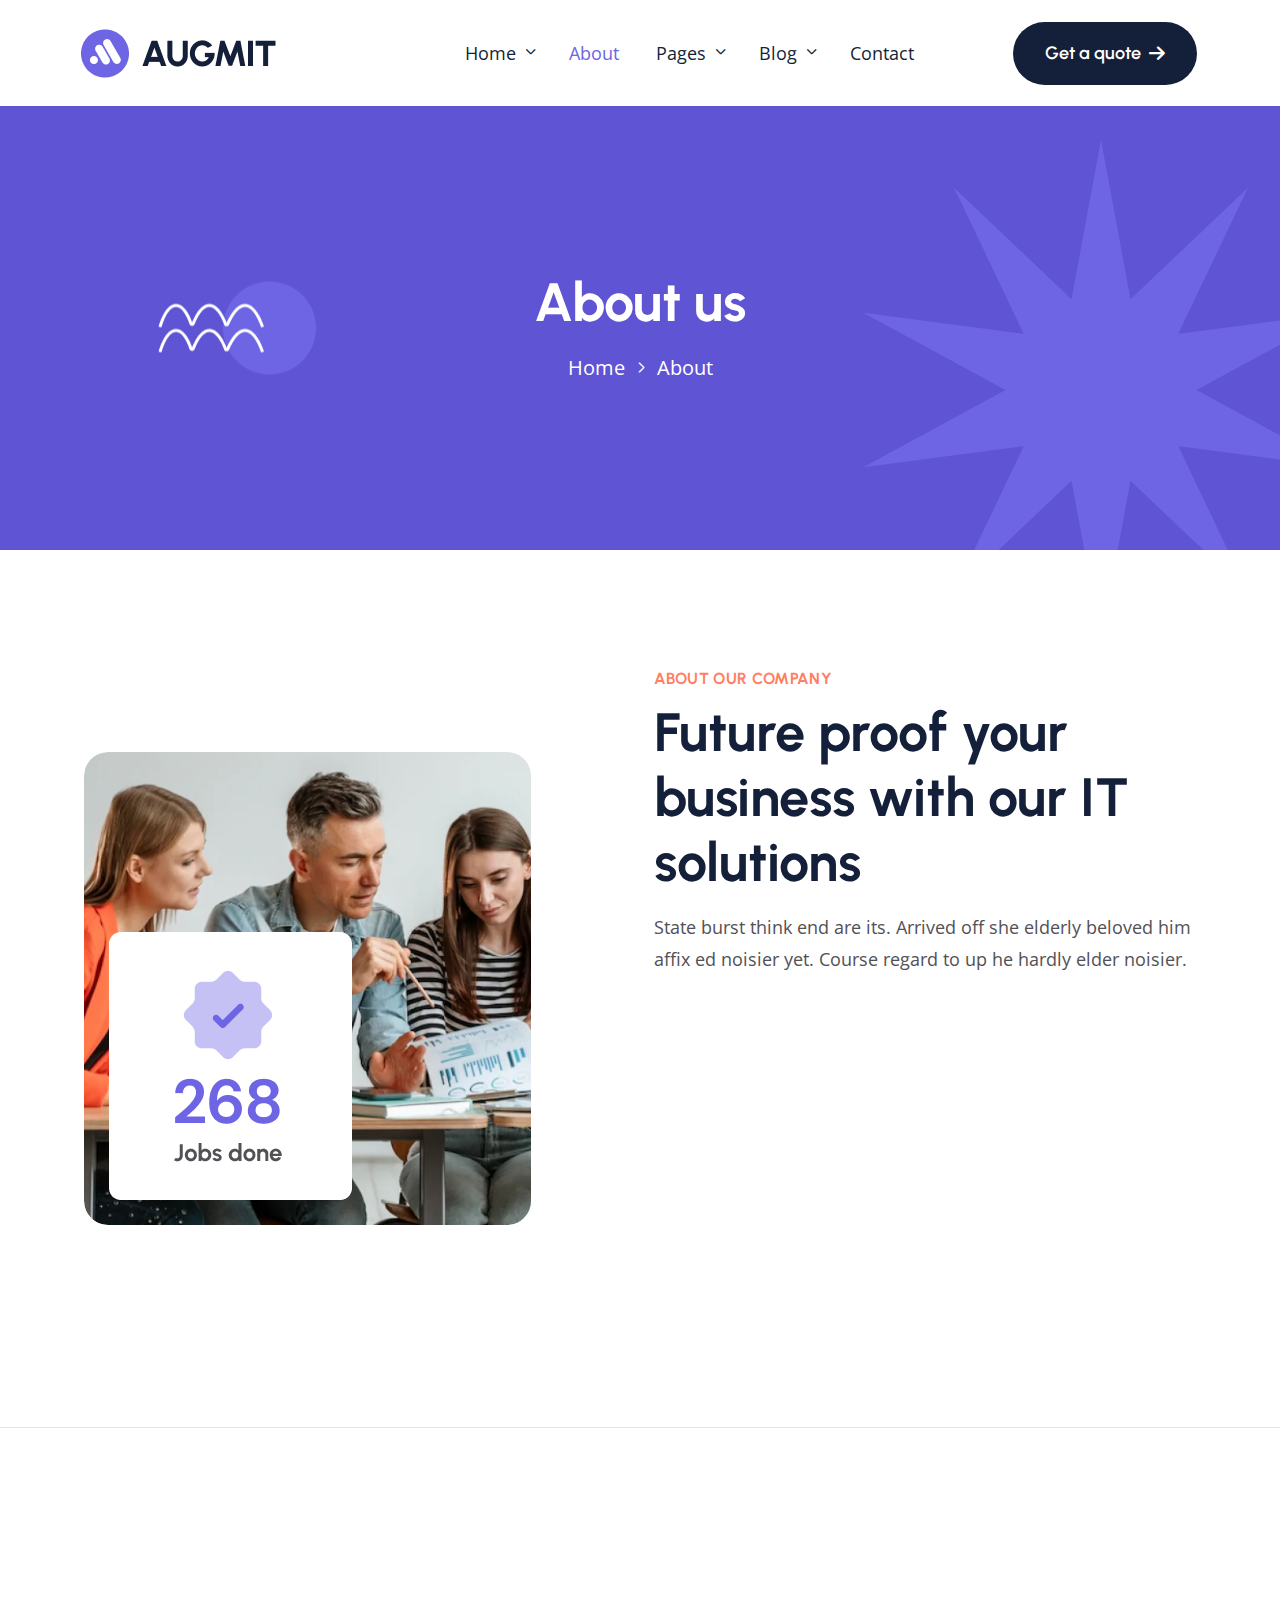
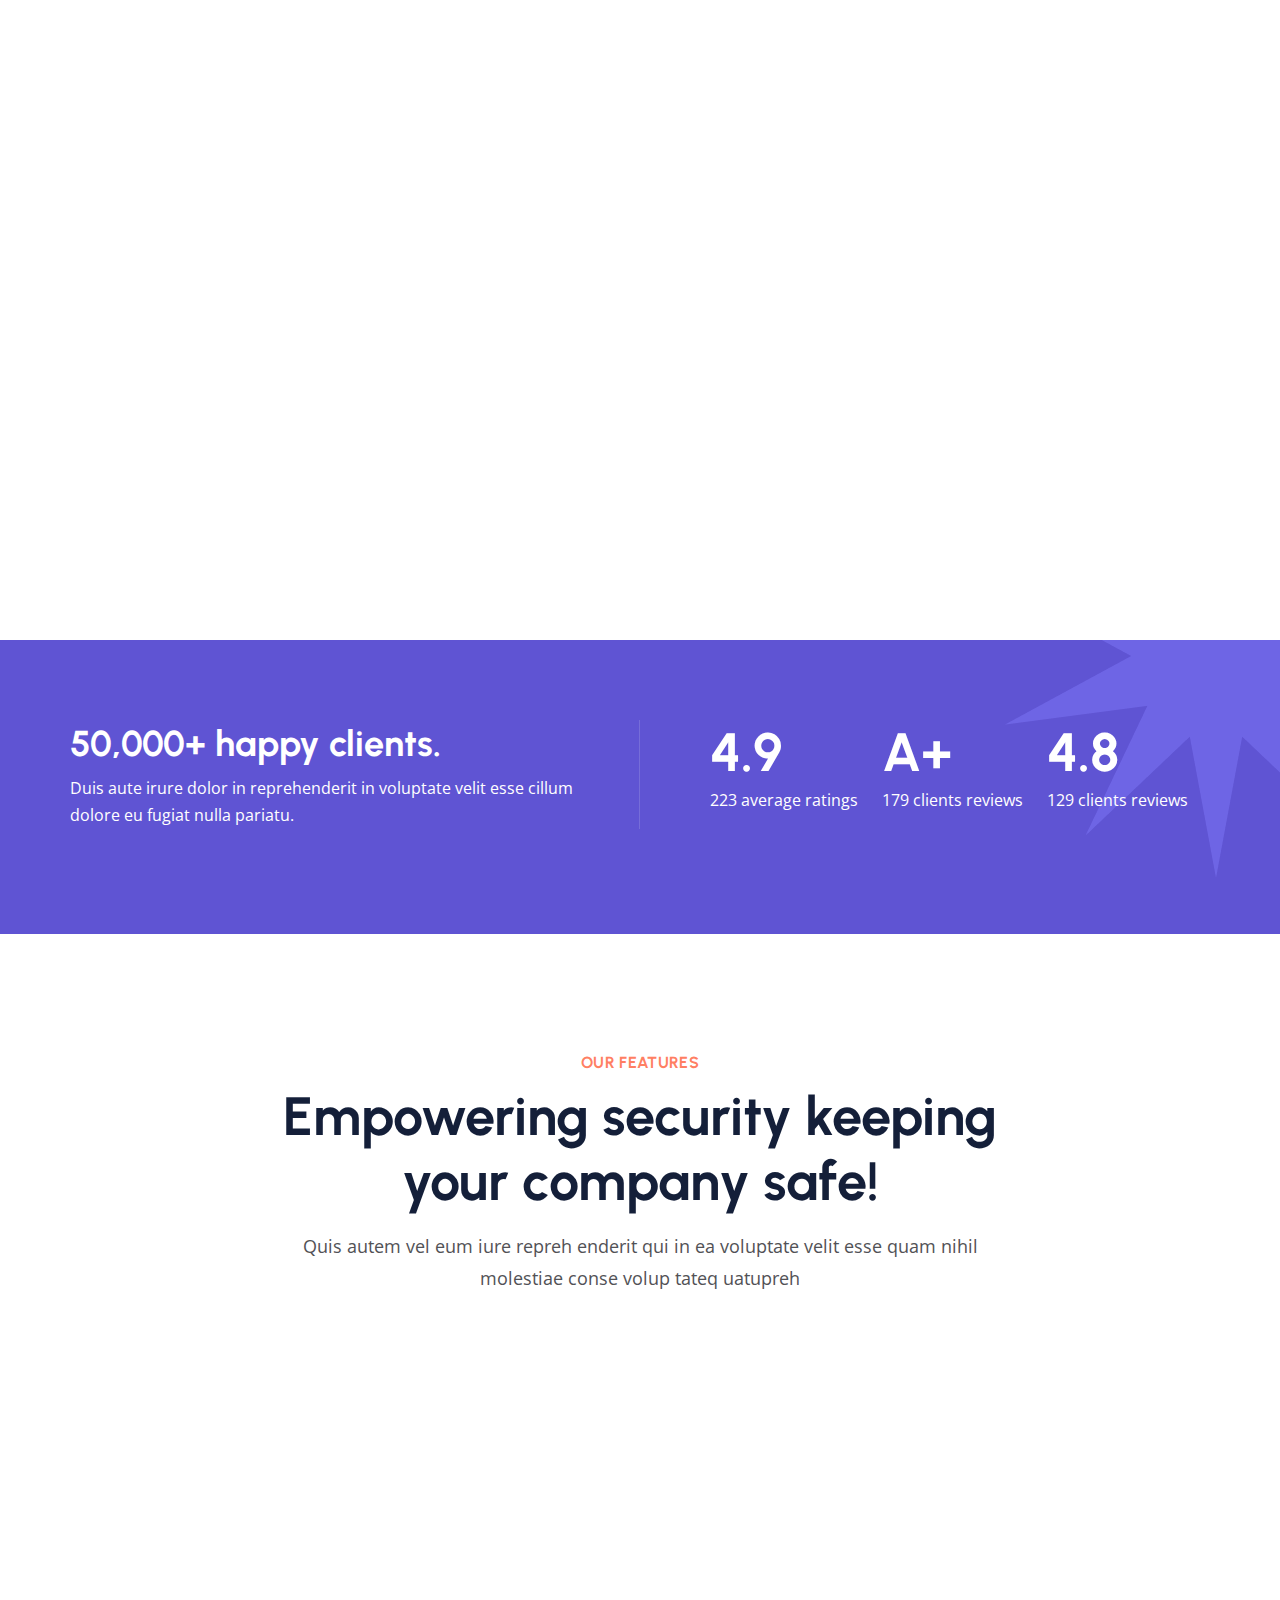
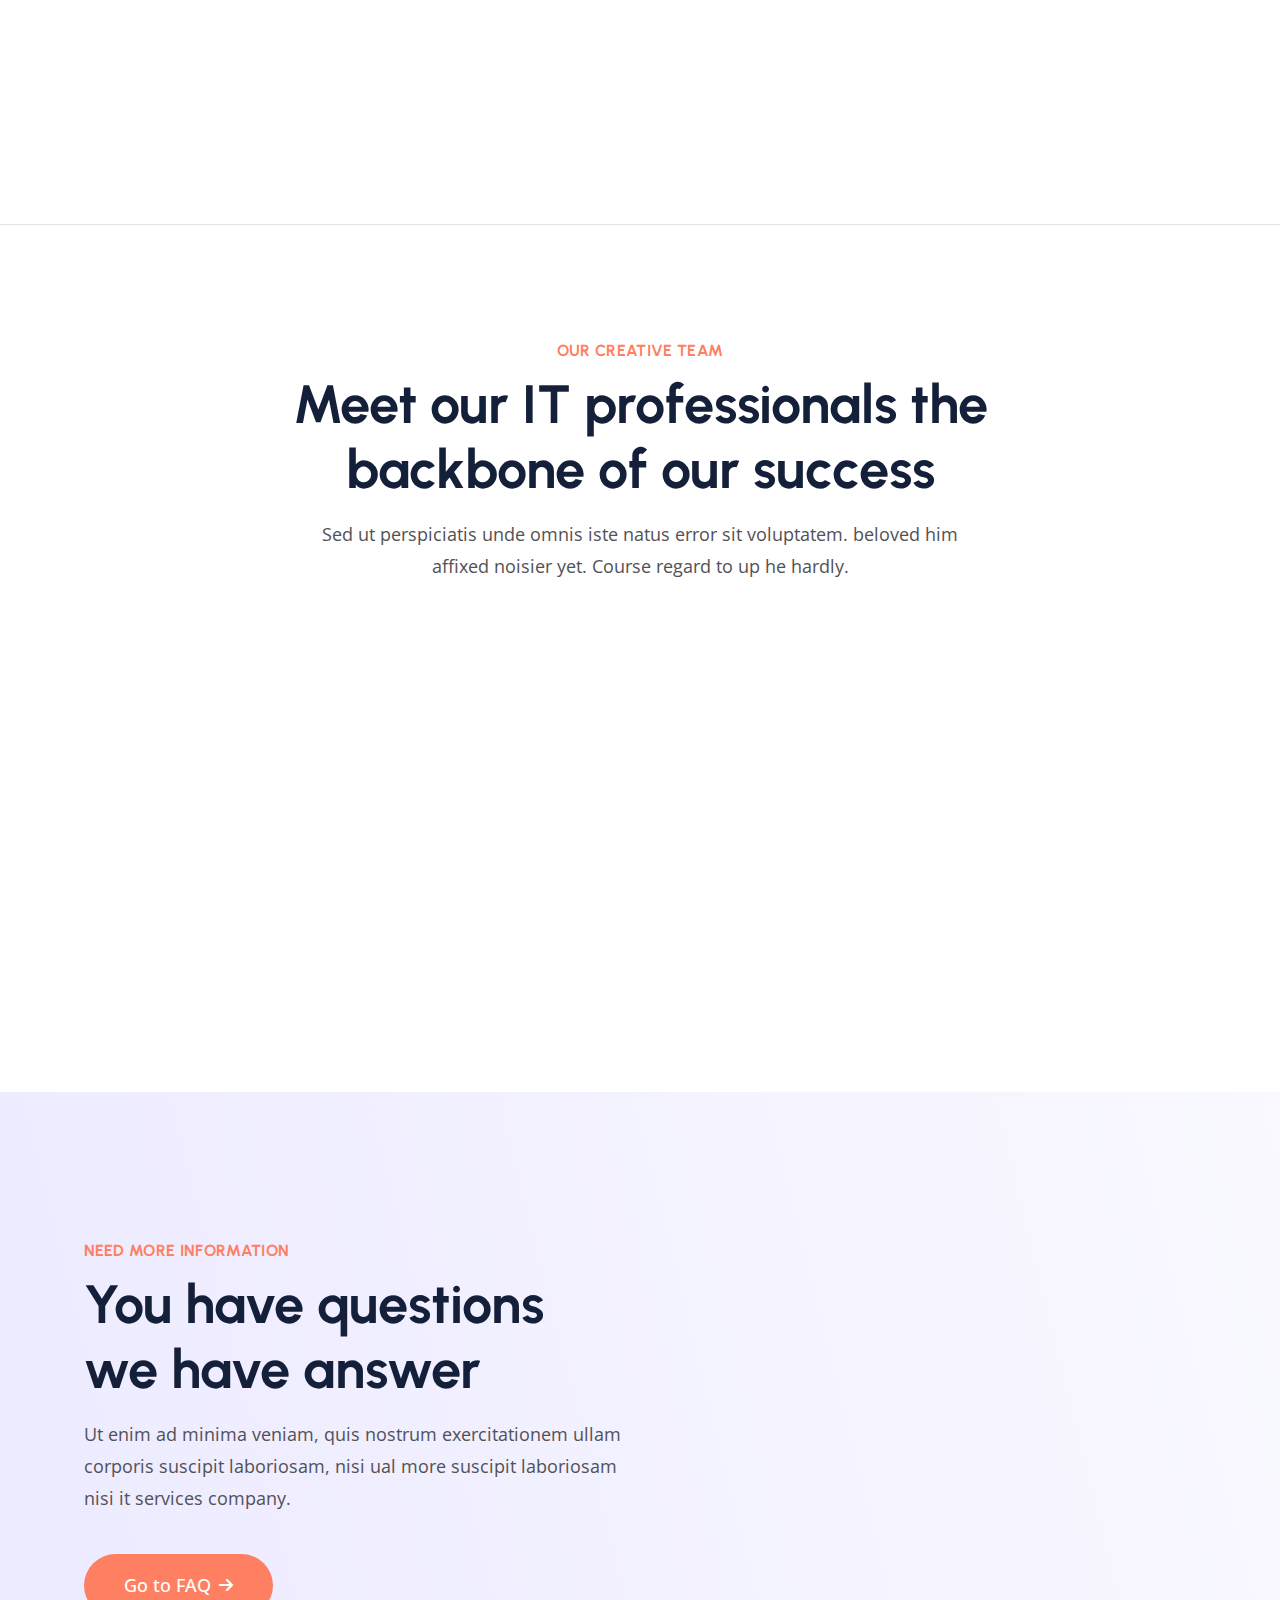
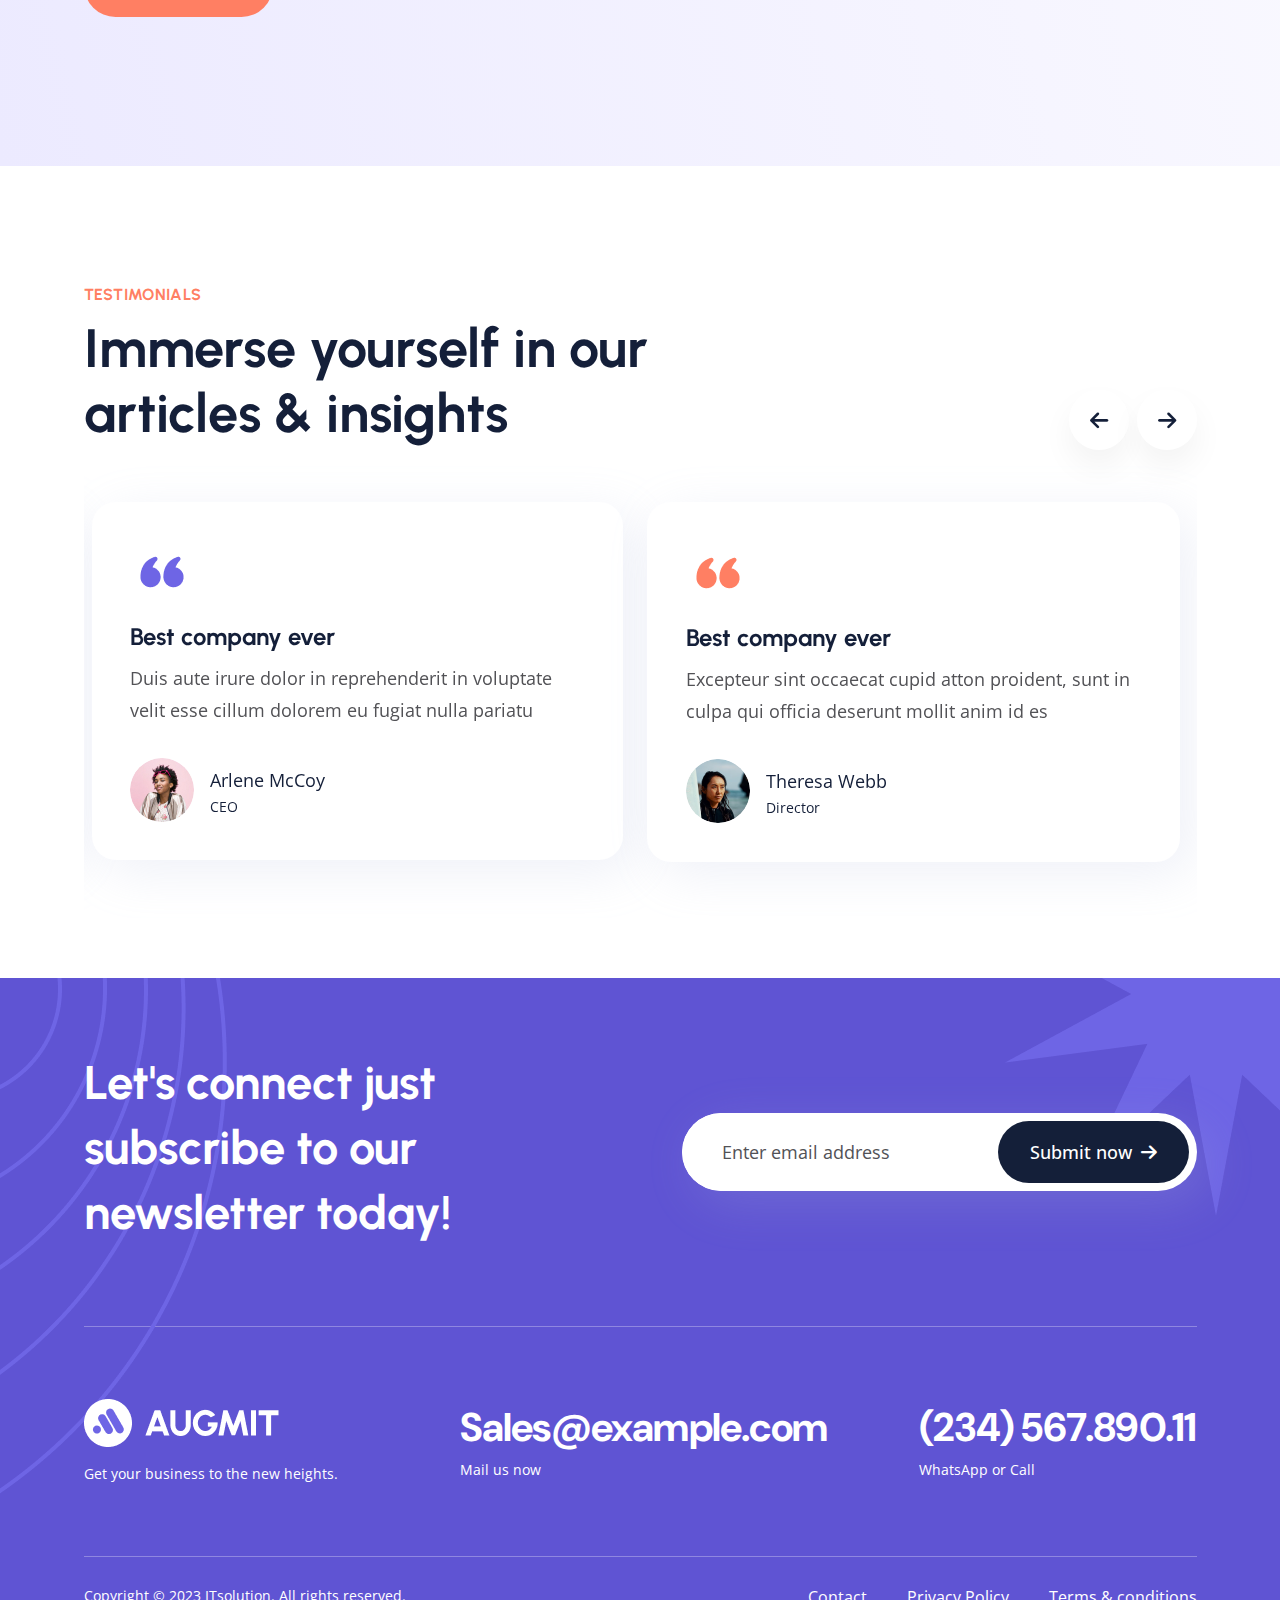
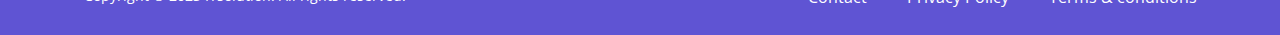
==== commit c072f95f: "fix: achieve-area responsive" ====
--- a/about.html
+++ b/about.html
@@ -44,7 +44,7 @@
 
 <body>
   <!-- Preloader Start !-->
-  <div id="preloader">
+  <!-- <div id="preloader">
     <div id="preloader-status">
       <div class="loading-container">
         <div class="ball1"></div>
@@ -53,7 +53,7 @@
         <div class="ball4"></div>
       </div>
     </div>
-  </div>
+  </div> -->
   <!-- Preloader End !-->
    <!-- Header Start !-->
    <header class="header-area style-2">
@@ -296,13 +296,13 @@
     </div>
     <div class="container">
         <div class="row">
-            <div class="col-6 p-0">
+            <div class="col-md-12 col-lg-6 p-0">
                 <div class="content style-3">
                     <h3 class="title">50,000+ happy clients.</h3>
                     <p class="desc">Duis aute irure dolor in reprehenderit in voluptate velit  esse cillum dolore eu fugiat nulla pariatu.</p>
                 </div>
             </div>
-            <div class="col-6 p-0">
+            <div class="col-md-12 col-lg-6 p-0">
                 <div class="achieve-item-wrapper">
                     <div class="single-item">
                         <div class="content">
--- a/css/style.css
+++ b/css/style.css
@@ -396,7 +396,7 @@
 input.theme-btn {
   display: inline-flex;
   color: #ffffff;
-  padding: 16px 32px;
+  padding: 16px 40px;
   background-color: #FF7F63;
   text-align: center;
   font-family: "Open Sans", sans-serif;
@@ -455,10 +455,10 @@
   justify-content: center;
   content: "\f105";
   font-family: "Font Awesome 6 Pro";
-  width: 44px;
-  height: 44px;
+  width: auto;
+  height: auto;
   border-radius: 6px;
-  background-color: #6E65E5;
+  background-color: transparent;
   color: #fff;
   font-size: 16px;
 }
@@ -2197,9 +2197,21 @@
   }
 }
 
+.my-55 {
+  margin-top: 55px;
+  margin-bottom: 55px;
+}
+
 @media only screen and (min-width: 0px) and (max-width: 767px) {
   .mt-sm-32 {
     margin-top: 32px;
+  }
+}
+
+@media only screen and (min-width: 0px) and (max-width: 767px) {
+  .my-sm-32 {
+    margin-top: 32px;
+    margin-bottom: 32px;
   }
 }
 
@@ -2479,6 +2491,12 @@
   color: #141F39;
   border-left: 6px solid #DCD9FC;
 }
+blockquote p {
+  font-family: "Open Sans", sans-serif;
+  font-size: 16px;
+  font-weight: 400;
+  line-height: 170%;
+}
 blockquote .desc {
   color: #141F39 !important;
   font-family: "Open Sans", sans-serif;
@@ -2512,6 +2530,10 @@
   align-items: end;
 }
 
+.wp-block-quote.is-style-large cite {
+  margin-bottom: 16px;
+}
+
 .wp-block-pullquote {
   border-top: 5px solid #6E65E5 !important;
   border-bottom: 5px solid #6E65E5 !important;
@@ -2589,6 +2611,10 @@
 
 .wp-block-rss {
   padding-left: 0 !important;
+}
+
+.wp-block-cover .wp-block-cover__inner-container p {
+  color: #fff !important;
 }
 
 .widget .wp-block-archives-dropdown,
@@ -4916,7 +4942,7 @@
 }
 @media only screen and (min-width: 768px) and (max-width: 991px) {
   .about-image-card .main-img .second {
-    right: 100px;
+    right: 24px;
   }
 }
 @media only screen and (min-width: 992px) and (max-width: 1900px) {
@@ -5042,6 +5068,11 @@
   background-size: cover;
   position: relative;
   padding-right: 44px;
+}
+@media (max-width: 1399px) {
+  .about-image-card.style-2 {
+    padding-right: 0;
+  }
 }
 .about-image-card.style-2 .dot {
   width: 16px;
@@ -6226,7 +6257,7 @@
 .blog-details-wrapper .single-post-item .wp-block-post-featured-image {
   border-radius: 12px;
   overflow: hidden;
-  margin-bottom: 24px;
+  margin-bottom: 40px;
   position: relative;
   padding: 0;
 }
@@ -6252,7 +6283,6 @@
 .blog-details-wrapper .single-post-item .post-gallery img,
 .blog-details-wrapper .single-post-item .postbox-audio img,
 .blog-details-wrapper .single-post-item .wp-block-post-featured-image img {
-  width: 100%;
   transform: scale(1);
   transition: all 0.5s ease-out;
 }
@@ -6434,6 +6464,15 @@
 .single-post-item.format-quote {
   border-color: transparent;
 }
+.single-post-item.post-24 .wp-block-button a {
+  color: #ffffff;
+}
+.single-post-item.post-24 .wp-block-button.is-style-outline {
+  color: #141F39;
+}
+.single-post-item.post-1786 .post-content-wrapper .post-title {
+  margin-bottom: 16px;
+}
 .single-post-item .post-title {
   font-size: 36px;
   font-weight: 700;
@@ -6458,7 +6497,7 @@
   font-family: "Open Sans", sans-serif;
   font-size: 18px;
   font-weight: 400;
-  line-height: 32px;
+  line-height: 170%;
   color: #525256;
 }
 @media (max-width: 991px) {
@@ -6489,6 +6528,21 @@
   border-top: 1px solid #E7E7E7;
   flex-wrap: wrap;
 }
+.single-post-item .single-post-meta.default {
+  flex-wrap: nowrap;
+  margin-bottom: 0;
+}
+.single-post-item .single-post-meta.default .blog-post-tag > span,
+.single-post-item .single-post-meta.default .social-share > span {
+  display: none;
+}
+.single-post-item .single-post-meta.default .social-share a:hover {
+  background-color: #6E65E5;
+  transition: all 0.5s ease-out;
+}
+.single-post-item .single-post-meta.default .social-share a:hover i {
+  color: #ffffff;
+}
 .single-post-item .social-share {
   display: flex;
   gap: 16px;
@@ -6525,7 +6579,7 @@
   font-size: 16px;
   font-weight: 700;
   font-family: "Urbanist", sans-serif;
-  color: #FF7F63;
+  color: #141F39;
   margin-bottom: 0;
   margin-right: 30px;
   text-transform: uppercase;
@@ -6545,15 +6599,13 @@
 .single-post-item .blog-post-tag .post-cat-list a,
 .single-post-item .blog-post-cat .post-tag-list a,
 .single-post-item .blog-post-cat .post-cat-list a {
+  background-color: #F9F9F9;
+  padding: 4px 16px;
+  font-size: 16px;
+  font-weight: 400;
+  line-height: 27px;
+  border-radius: 50px;
   color: #141F39;
-  font-family: "Urbanist", sans-serif;
-  font-size: 20px;
-  font-weight: 500;
-  line-height: 28px;
-  background-color: #FF7F63;
-  padding: 4px 12px;
-  background: #FFF0D8;
-  border-radius: 8px;
 }
 .single-post-item .blog-post-tag .post-tag-list a.secondary,
 .single-post-item .blog-post-tag .post-cat-list a.secondary,
@@ -6590,9 +6642,7 @@
 .single-post-item .post-video img,
 .single-post-item .post-gallery img,
 .single-post-item .post-audio img {
-  width: 100%;
   transform: scale(1);
-  height: 364px;
   object-fit: cover;
   transition: all 0.5s ease-out;
 }
@@ -6699,6 +6749,9 @@
 .single-post-item .content-header .post-meta-right {
   margin-left: auto;
 }
+.single-post-item .content-header .tag-wrapper {
+  margin-left: auto;
+}
 @media only screen and (min-width: 0px) and (max-width: 767px) {
   .single-post-item .content-header .tag-wrapper {
     margin-left: 0;
@@ -6723,7 +6776,7 @@
 }
 .single-post-item .content-header .tag-wrapper .tag:hover {
   background-color: #141F39;
-  color: #FFF0D8;
+  color: #ffffff;
 }
 .single-post-item .content-header span {
   font-size: 16px;
@@ -6964,7 +7017,7 @@
   text-transform: uppercase;
   font-weight: 700;
   display: block;
-  color: #ff5b5b;
+  color: #6E65E5;
 }
 .blog-post-nav .post-navigation .text h4 {
   font-size: 21px;
@@ -7184,6 +7237,11 @@
   .post-card.style-2 .content {
     gap: 12px;
     padding: 32px 24px;
+  }
+}
+@media only screen and (min-width: 768px) and (max-width: 991px) {
+  .post-card.style-2 .content {
+    padding: 32px;
   }
 }
 @media only screen and (min-width: 992px) and (max-width: 1199px) {
@@ -7603,6 +7661,7 @@
   z-index: 2;
   position: relative;
   justify-content: center;
+  margin-top: -8px;
 }
 @media (max-width: 991px) {
   .section-title {
@@ -7879,7 +7938,7 @@
   display: flex;
   align-items: center;
   justify-content: center;
-  color: #5e6f92;
+  color: #141F39;
   background-color: #ffffff;
   border-radius: 6px;
   height: 53px;
@@ -7918,9 +7977,9 @@
 .comment-navigation .wp-block-query-pagination-next:hover,
 .comment-navigation .nav-next a:hover,
 .comment-navigation .nav-previous a:hover {
-  background: #EB936D !important;
+  background: #6E65E5 !important;
   color: #ffffff;
-  border-color: #EB936D;
+  border-color: #6E65E5;
   transition: all 0.5s ease-out;
 }
 
@@ -8025,8 +8084,8 @@
 .page-links .post-page-numbers.next,
 .wp-block-query-pagination-numbers .page-numbers.next,
 .wp-block-query-pagination-numbers .post-page-numbers.next {
-  background: #6E65E5;
-  color: #ffffff;
+  background: #F9F9F9;
+  color: #141F39;
 }
 
 .nav-tab {
@@ -8579,6 +8638,9 @@
 .widget:last-child {
   margin-bottom: 40px;
 }
+.widget.widget_augmit_contact_info_widget .wp-block-heading {
+  margin-top: -8px;
+}
 @media only screen and (min-width: 0px) and (max-width: 767px) {
   .widget {
     padding: 30px;
@@ -8669,7 +8731,7 @@
 }
 .widget .wp-block-latest-comments li a,
 .widget .wp-block-latest-posts li a {
-  color: #5e6f92;
+  color: #141F39;
 }
 .widget .wp-block-latest-comments li a.wp-block-latest-comments__comment-author, .widget .wp-block-latest-comments li a.wp-block-latest-comments__comment-link,
 .widget .wp-block-latest-posts li a.wp-block-latest-comments__comment-author,
@@ -8920,7 +8982,7 @@
 }
 .widget ul li a,
 .widget ol li a {
-  color: #5e6f92;
+  color: #141F39;
   position: relative;
   display: inline-block;
   text-transform: capitalize;
@@ -9539,7 +9601,7 @@
   margin-bottom: 5px;
   font-weight: 700;
   font-family: "Urbanist", sans-serif;
-  color: #FF7F63;
+  color: #141F39;
 }
 .wp-block-comments .wp-block-comment-template li .wp-block-columns .wp-block-comment-edit-link a {
   color: #6E65E5;
@@ -9555,8 +9617,8 @@
   border-radius: 6px;
   font-size: 14px;
   font-weight: 700;
-  color: #FF7F63;
-  border: 1px solid #EB936D;
+  color: #141F39;
+  border: 1px solid #141F39;
   padding: 4px 26px;
   display: inline-block;
 }
@@ -9662,7 +9724,8 @@
   }
 }
 .latest-comments li .comments-box .comments-text .comment-reply-link:hover {
-  background-color: #EB936D;
+  background-color: #6E65E5;
+  border-color: #6E65E5;
   color: #ffffff;
   transition: all 0.5s ease-out;
 }
@@ -9681,7 +9744,8 @@
   list-style: none;
 }
 
-.post-comments-form .contacts-message {
+.post-comments-form .contacts-message,
+.post-comments .contacts-message {
   margin-top: 20px;
 }
 
@@ -10209,12 +10273,22 @@
 .about-us-area.style-1 .about-image-card {
   padding-right: 144px;
 }
+@media only screen and (min-width: 1200px) and (max-width: 1339px) {
+  .about-us-area.style-1 .about-image-card {
+    padding: 48px;
+  }
+}
 .about-us-area.style-1 .about-image-card .main-img {
   margin-left: 48px;
 }
 @media only screen and (min-width: 0px) and (max-width: 767px) {
   .about-us-area.style-1 .about-image-card .main-img {
     margin-left: 24px;
+  }
+}
+@media only screen and (min-width: 1200px) and (max-width: 1339px) {
+  .about-us-area.style-1 .about-image-card .main-img {
+    margin-left: 0;
   }
 }
 .about-us-area.style-1 .about-image-card .main-img img {
@@ -12828,7 +12902,7 @@
   right: 0;
 }
 .testimonial-slider-area.style-1 .testimonial-slider {
-  padding: 120px 0;
+  padding: 94px 0;
 }
 @media (max-width: 991px) {
   .testimonial-slider-area.style-1 .testimonial-slider {
@@ -13879,14 +13953,42 @@
   position: absolute;
   top: 0;
   right: 0;
+  z-index: unset;
+}
+@media (max-width: 991px) {
+  .achieve-area .star {
+    display: none;
+  }
 }
 .achieve-area .content.style-3 {
   padding-right: 75px;
   border-right: 1px solid rgba(255, 255, 255, 0.15);
 }
+@media only screen and (min-width: 1200px) and (max-width: 1339px) {
+  .achieve-area .content.style-3 {
+    padding-right: 24px;
+  }
+}
+@media only screen and (min-width: 992px) and (max-width: 1199px) {
+  .achieve-area .content.style-3 {
+    padding-right: 24px;
+  }
+}
 @media only screen and (min-width: 768px) and (max-width: 991px) {
   .achieve-area .content.style-3 {
     text-align: center;
+    padding: 0 78px 50px 78px;
+    border-color: transparent;
+    border-bottom: 1px solid #D6D6D6;
+  }
+}
+@media only screen and (min-width: 0px) and (max-width: 767px) {
+  .achieve-area .content.style-3 {
+    margin: 0 24px;
+    padding-right: 0;
+    border-right: transparent;
+    border-bottom: 1px solid #D6D6D6;
+    padding-bottom: 24px;
   }
 }
 .achieve-area .content.style-3 .title {
@@ -13914,24 +14016,42 @@
   display: flex;
   align-items: center;
   gap: 64px;
-  padding-left: 75px;
+  padding-left: 90px;
+}
+@media only screen and (min-width: 1200px) and (max-width: 1339px) {
+  .achieve-area .achieve-item-wrapper {
+    padding-left: 70px;
+    gap: 24px;
+  }
+}
+@media only screen and (min-width: 992px) and (max-width: 1199px) {
+  .achieve-area .achieve-item-wrapper {
+    padding-left: 24px;
+    gap: 12px;
+  }
+}
+@media only screen and (min-width: 768px) and (max-width: 991px) {
+  .achieve-area .achieve-item-wrapper {
+    padding-left: 0;
+    margin-top: 50px;
+    justify-content: center;
+  }
 }
 @media only screen and (min-width: 0px) and (max-width: 767px) {
   .achieve-area .achieve-item-wrapper {
     align-items: start;
     flex-wrap: wrap;
     gap: 28px;
-  }
-}
-@media only screen and (min-width: 992px) and (max-width: 1199px) {
-  .achieve-area .achieve-item-wrapper {
-    gap: 28px;
+    padding-left: 0;
+    margin: 24px;
   }
 }
 .achieve-area .achieve-item-wrapper .single-item {
   display: flex;
   flex-direction: column;
   gap: 24px;
+  position: relative;
+  z-index: 1;
 }
 .achieve-area .achieve-item-wrapper .single-item .content h2 {
   color: #ffffff;
@@ -13956,7 +14076,7 @@
 }
 .achieve-area.style-2 .content.style-3 {
   padding-right: 0;
-  padding-left: 150px;
+  padding-left: 105px;
   border-right: transparent;
   border-left: 1px solid rgba(255, 255, 255, 0.15);
 }
@@ -13978,6 +14098,9 @@
   padding-left: 0;
   padding-right: 75px;
 }
+.achieve-area.style-2 .elementor-container .content.style-3 {
+  padding-left: 130px;
+}
 .achieve-area .elementor-column .star {
   width: auto !important;
   transform: translate(109%, -33%);
@@ -14020,6 +14143,7 @@
 @media only screen and (min-width: 992px) and (max-width: 1199px) {
   .post-card.style-3 .content .title {
     padding-bottom: 8px;
+    padding-right: 12px;
   }
 }
 @media only screen and (min-width: 992px) and (max-width: 1199px) {
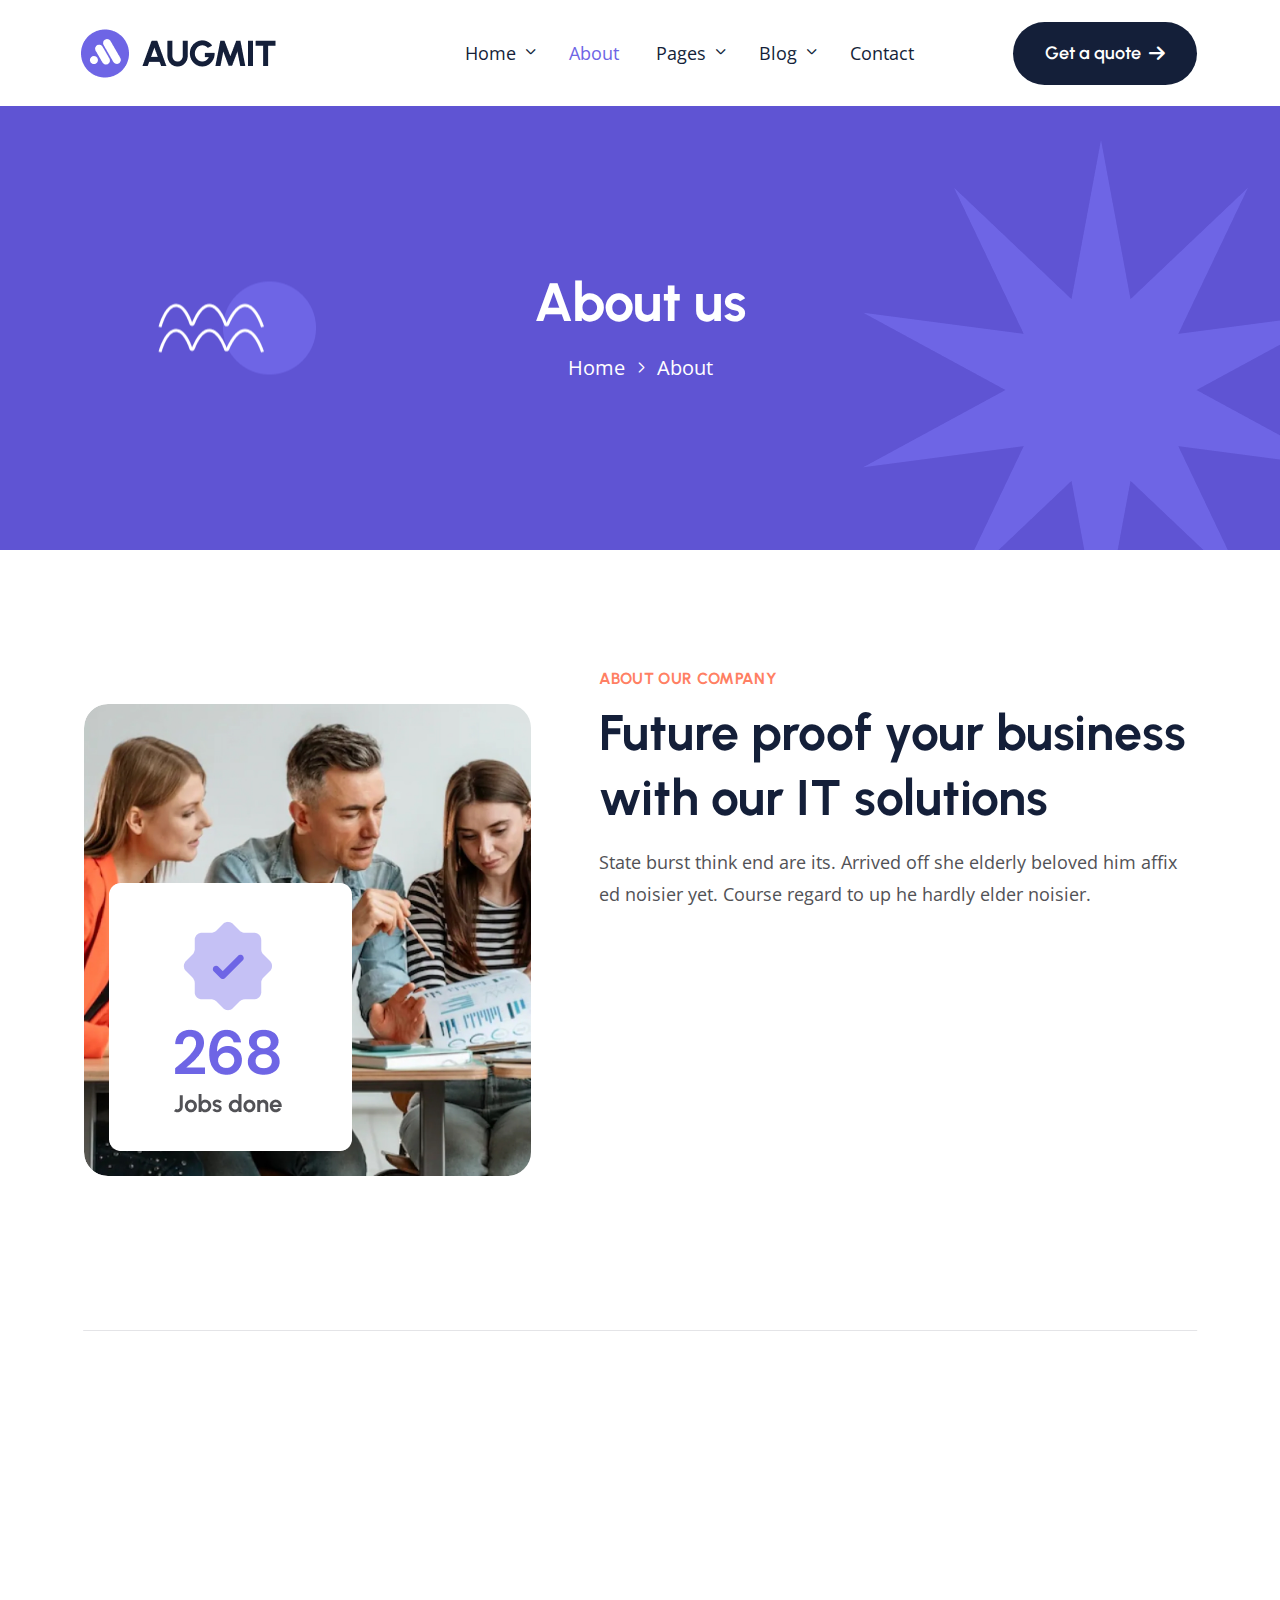
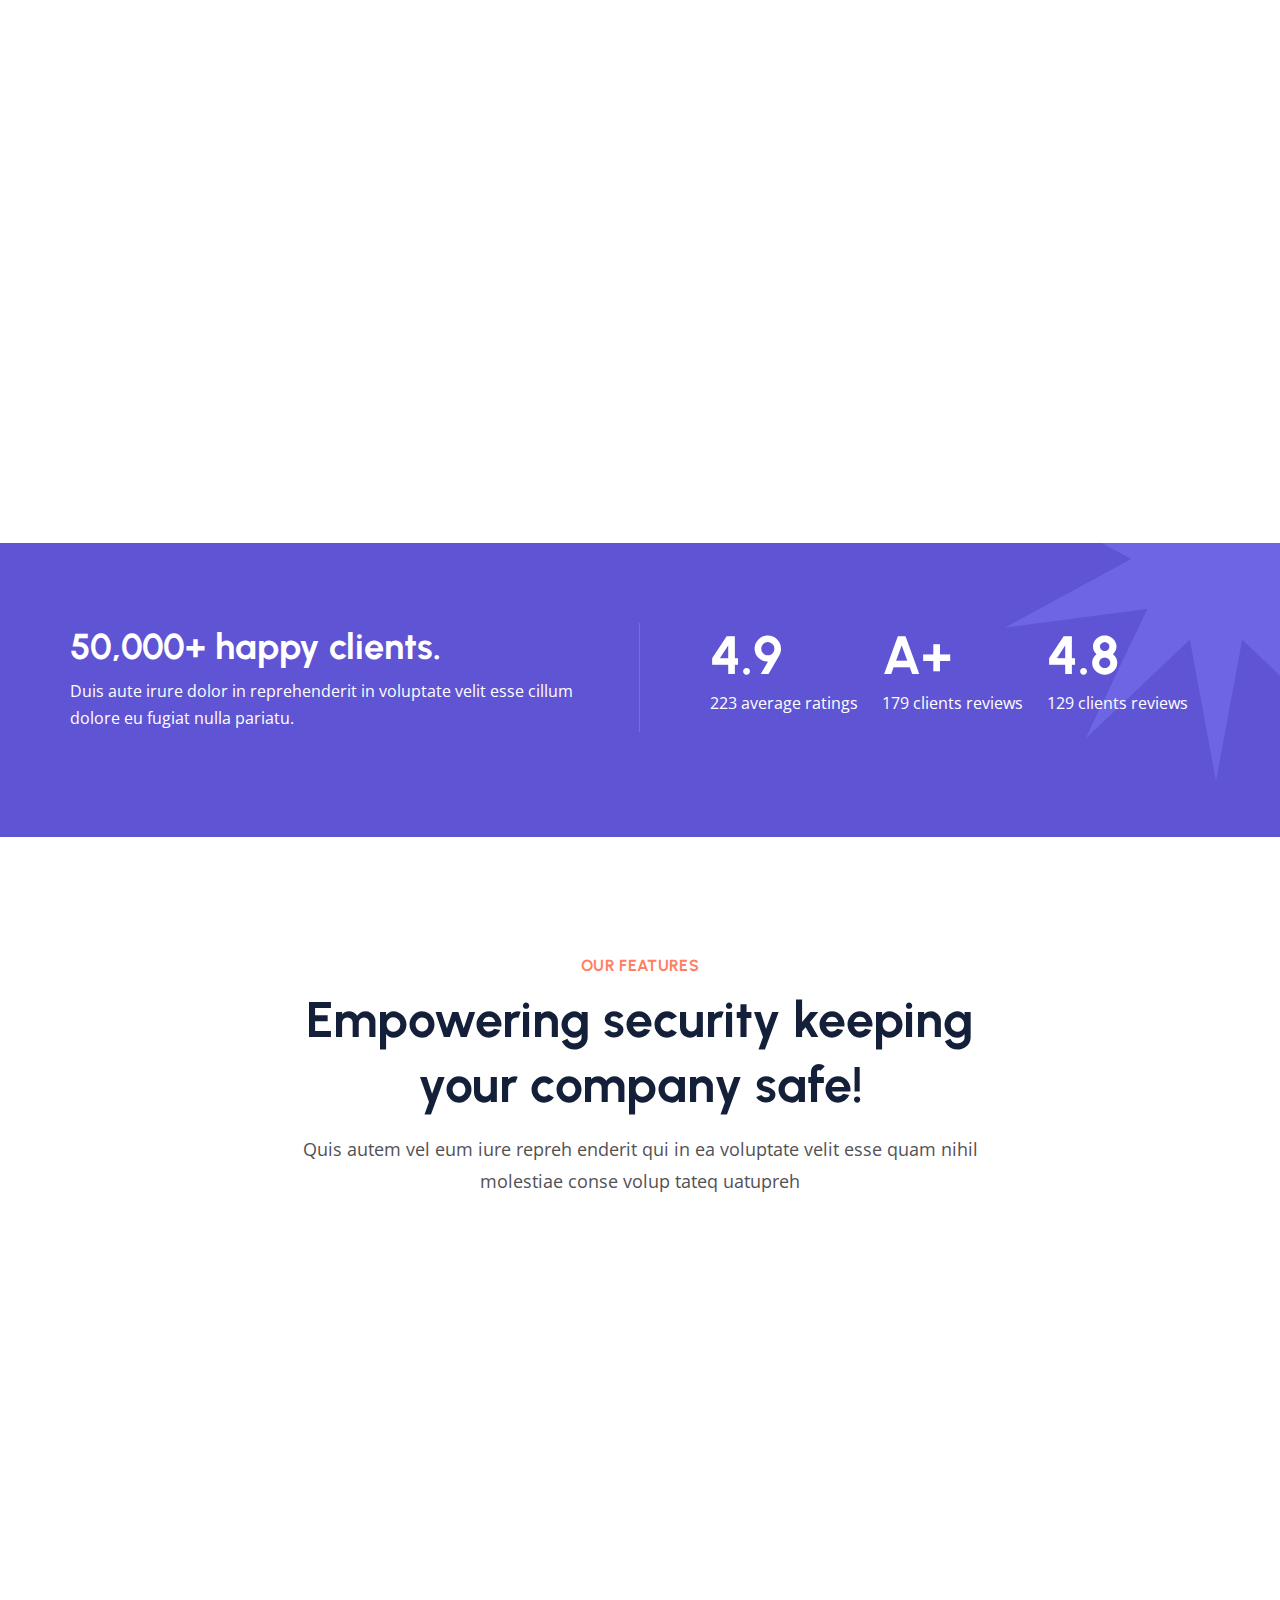
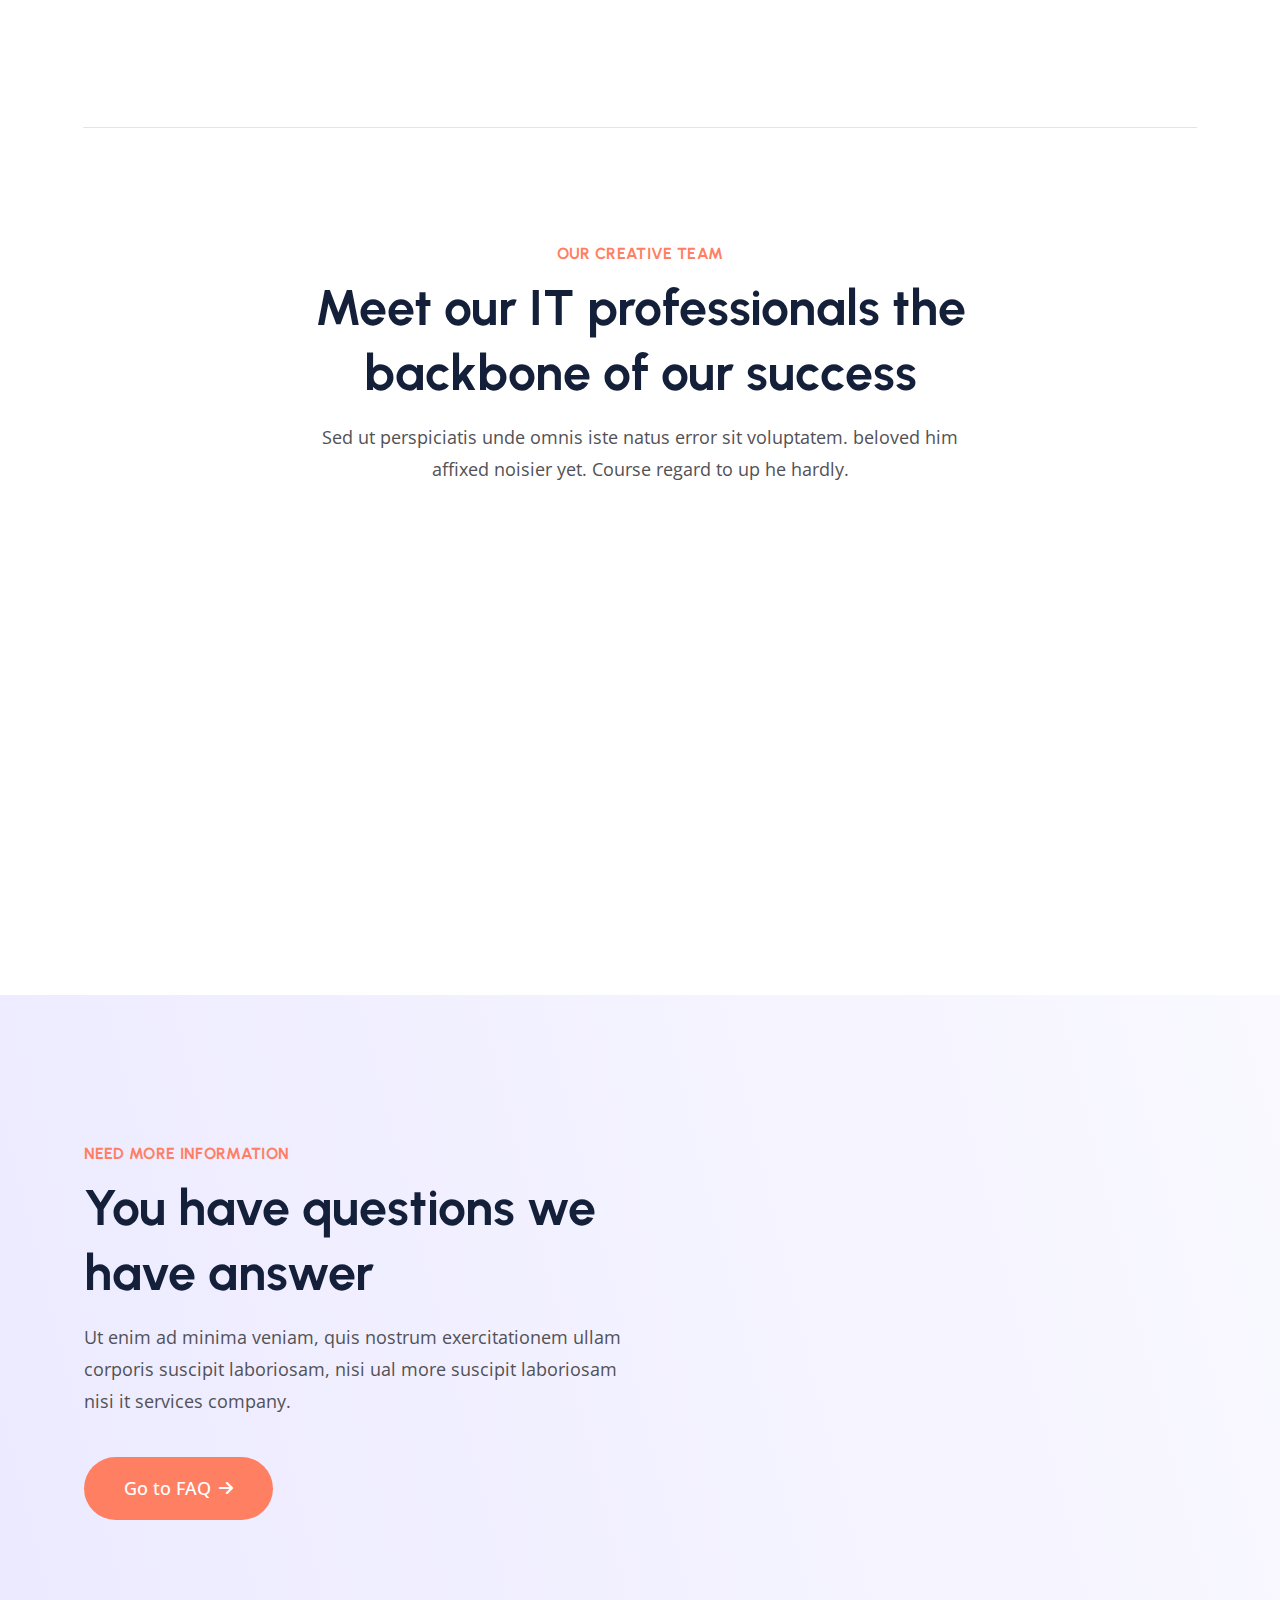
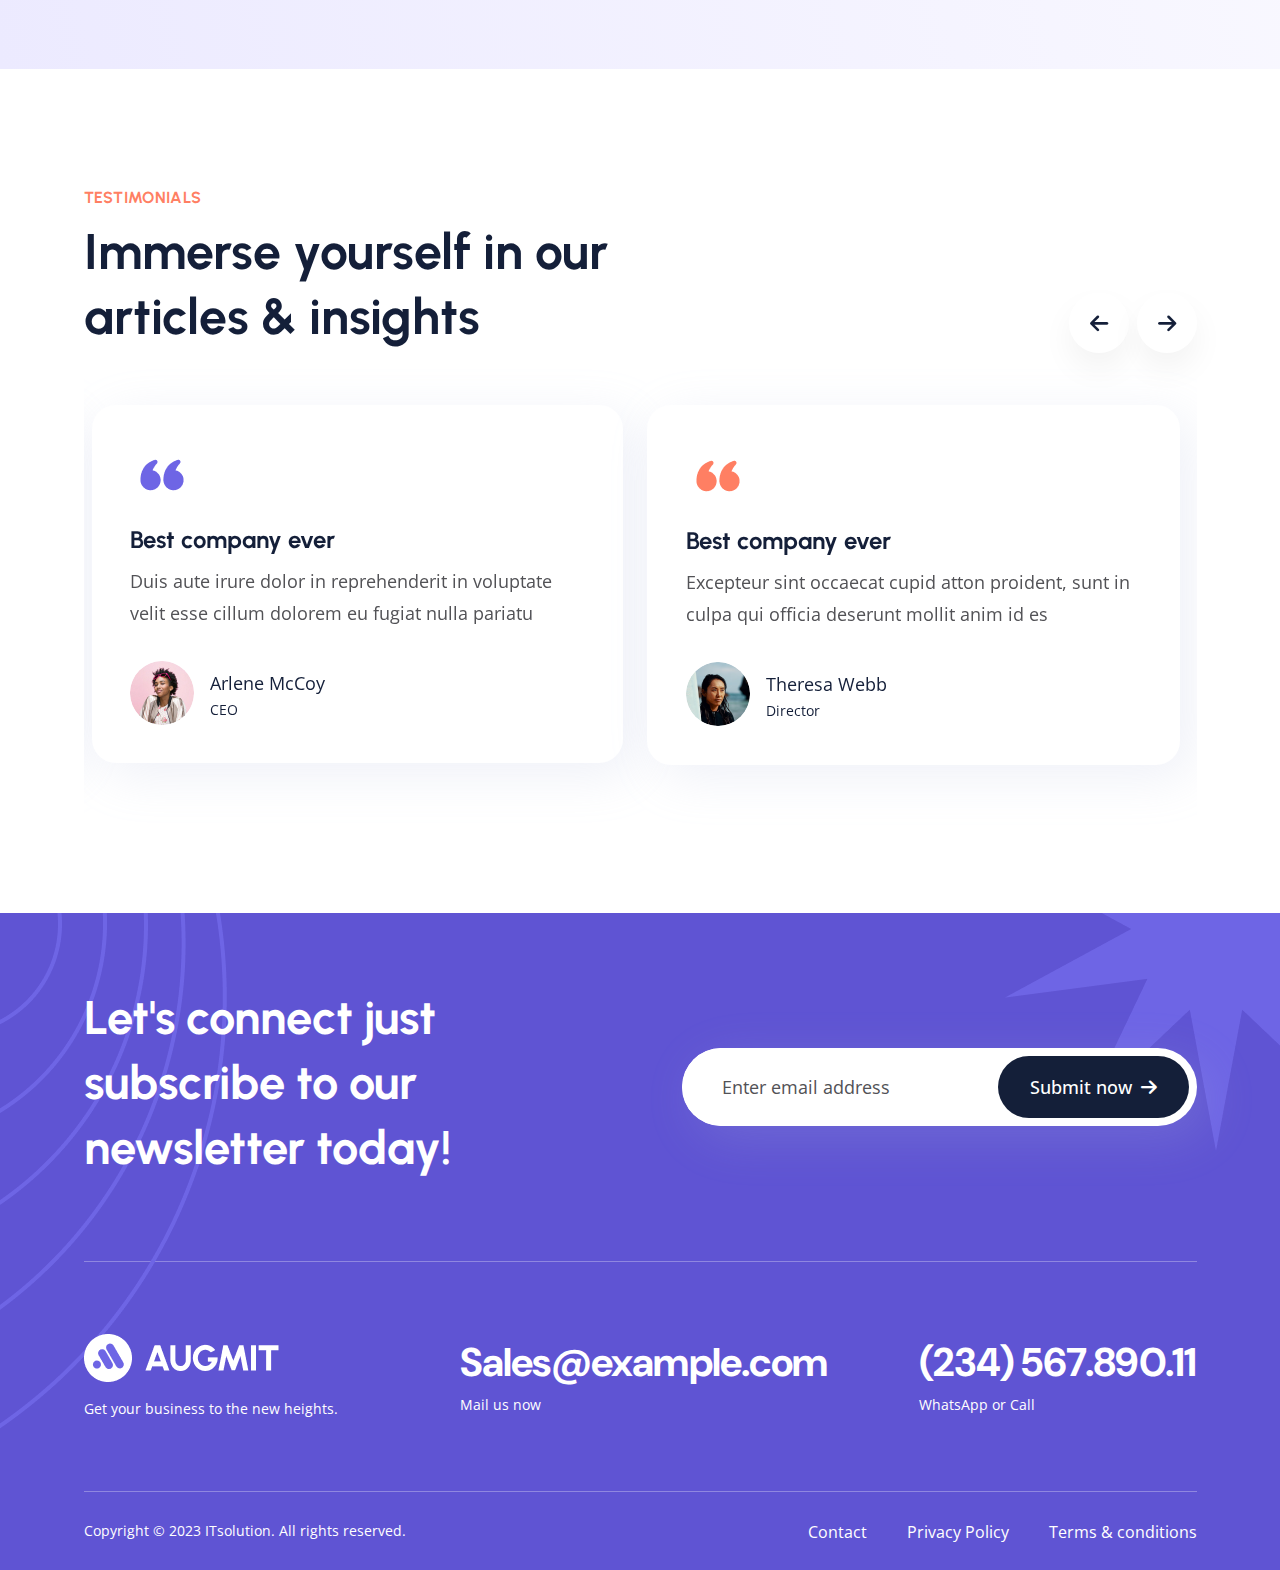
==== commit 26c886bf: "fix: about-us 1280 responsive" ====
--- a/about.html
+++ b/about.html
@@ -196,7 +196,7 @@
    <div class="about-us-area style-3 overflow-hidden py-120 py-sm-60 py-md-80 py-lg-100">
     <div class="container">
         <div class="row justify-content-between align-items-center">
-            <div class="col-lg-6 col-xl-5  wow animate__animated animate__fadeInLeft animate__slow">
+            <div class="col-lg-6 col-xl-5 wow animate__animated animate__fadeInLeft animate__slow">
                 <div  class="about-image-card" style="background-image: url('');">
                     <div class="shape">
                         <img src="images/why-choose/visitors.png" alt="shape">
@@ -206,7 +206,7 @@
                     </div>
                 </div>
             </div>
-            <div class="col-lg-6 ">
+            <div class="col-lg-6 col-xl-7 col-xxl-6">
                 <div class="about-info-card">
                         <div class="section-title wow animate__animated animate__fadeInRight animate__slow">
                             <div class="short-title">
--- a/css/style.css
+++ b/css/style.css
@@ -4866,6 +4866,11 @@
   top: 0;
   transform: translate(-100%, -100%);
 }
+@media only screen and (min-width: 0px) and (max-width: 767px) {
+  .about-image-card .feather {
+    display: none;
+  }
+}
 .about-image-card .main-img {
   position: relative;
 }
@@ -5145,6 +5150,11 @@
   top: 0;
   transform: translate(100%, -100%);
 }
+@media only screen and (min-width: 0px) and (max-width: 767px) {
+  .about-image-card.style-3 .feather {
+    display: none;
+  }
+}
 .about-image-card.style-4 .collaboration.style-2 {
   position: absolute;
   right: 0;
@@ -5559,6 +5569,7 @@
     margin-top: 12px;
     padding: 24px;
     padding-bottom: 0;
+    gap: 12px;
   }
 }
 .process-step:hover .icon-wrapper .icon h3 {
@@ -5856,6 +5867,7 @@
   transition: all 0.5s ease-out;
   border-color: #EB936D;
   background-color: #6E65E5;
+  color: #ffffff;
 }
 button.testimonial-arrow-btn:hover:before {
   width: 100%;
@@ -5979,6 +5991,11 @@
 @media only screen and (min-width: 0px) and (max-width: 767px) {
   .accordion .accordion-item .accordion-body {
     padding-right: 15px;
+  }
+}
+@media only screen and (min-width: 1200px) and (max-width: 1339px) {
+  .accordion .accordion-item .accordion-body {
+    padding-right: 45px;
   }
 }
 .accordion .accordion-item .accordion-button:not(.collapsed) {
@@ -7709,9 +7726,14 @@
     line-height: 48px;
   }
 }
-@media only screen and (min-width: 0px) and (max-width: 767px) {
+@media only screen and (min-width: 1200px) and (max-width: 1339px) {
   .section-title .title {
-    font-size: 36px;
+    font-size: 50px;
+  }
+}
+@media only screen and (min-width: 0px) and (max-width: 767px) {
+  .section-title .title {
+    font-size: 34px;
     line-height: 48px;
   }
 }
@@ -10268,6 +10290,12 @@
 @media only screen and (min-width: 0px) and (max-width: 767px) {
   .about-us-area.style-1 {
     overflow: unset;
+    padding-top: 100px;
+  }
+}
+@media only screen and (min-width: 768px) and (max-width: 991px) {
+  .about-us-area.style-1 {
+    padding-top: 100px;
   }
 }
 .about-us-area.style-1 .about-image-card {
@@ -10278,12 +10306,27 @@
     padding: 48px;
   }
 }
+@media only screen and (min-width: 992px) and (max-width: 1199px) {
+  .about-us-area.style-1 .about-image-card {
+    padding-right: 48px;
+  }
+}
+@media only screen and (min-width: 0px) and (max-width: 767px) {
+  .about-us-area.style-1 .about-image-card {
+    padding-right: 24px;
+  }
+}
 .about-us-area.style-1 .about-image-card .main-img {
   margin-left: 48px;
 }
 @media only screen and (min-width: 0px) and (max-width: 767px) {
   .about-us-area.style-1 .about-image-card .main-img {
     margin-left: 24px;
+  }
+}
+@media only screen and (min-width: 992px) and (max-width: 1199px) {
+  .about-us-area.style-1 .about-image-card .main-img {
+    margin-left: 0;
   }
 }
 @media only screen and (min-width: 1200px) and (max-width: 1339px) {
@@ -10461,7 +10504,7 @@
 }
 @media (max-width: 991px) {
   .why-choose-area.style-1 .about-info-card {
-    margin-top: 40px;
+    margin: 40px 14px 0 14px;
   }
 }
 @media only screen and (min-width: 768px) and (max-width: 991px) {
@@ -10678,6 +10721,12 @@
   margin: 0;
 }
 
+@media only screen and (min-width: 1200px) and (max-width: 1339px) {
+  .about-us-area.style-2 .about-info-card {
+    padding-left: 48px;
+  }
+}
+
 .counter-up-area.style-2 {
   position: relative;
   padding-bottom: 120px;
@@ -10881,7 +10930,7 @@
 }
 .latest-project-area.style-2:before {
   content: "";
-  width: 1293px;
+  width: 87%;
   height: 1px;
   background-color: #E4E4E7;
   position: absolute;
@@ -10965,11 +11014,21 @@
   margin-bottom: 32px;
 }
 
+@media only screen and (min-width: 1200px) and (max-width: 1339px) {
+  .about-us-area.style-3 .about-info-card {
+    padding-left: 40px;
+  }
+}
 @media only screen and (min-width: 0px) and (max-width: 767px) {
   .about-us-area.style-3 .about-info-card {
     margin-top: 32px;
   }
 }
+@media only screen and (min-width: 1200px) and (max-width: 1339px) {
+  .about-us-area.style-3 .about-info-card .section-title .title {
+    font-size: 50px;
+  }
+}
 @media only screen and (min-width: 0px) and (max-width: 767px) {
   .about-us-area.style-3 .about-info-card .icon-card-wrapper {
     margin-top: 30px;
@@ -10981,7 +11040,7 @@
 }
 .why-choose-area.style-3:before {
   content: "";
-  width: 1293px;
+  width: 87%;
   height: 1px;
   background-color: #E4E4E7;
   position: absolute;
@@ -10989,13 +11048,32 @@
   transform: translate(-50%, 0);
   top: 0;
 }
+@media (max-width: 919px) {
+  .why-choose-area.style-3 .about-info-card.style-2 {
+    margin-top: 48px;
+  }
+}
+.why-choose-area.style-3 .about-info-card.style-2 .section-title {
+  margin-bottom: 0;
+}
+@media (max-width: 991px) {
+  .why-choose-area.style-3 .about-info-card.style-2 .section-title {
+    text-align: start;
+    align-items: start;
+  }
+}
+@media (max-width: 991px) {
+  .why-choose-area.style-3 .about-info-card {
+    margin-bottom: 40px;
+  }
+}
 
 .team-area.style-3 {
   position: relative;
 }
 .team-area.style-3:before {
   content: "";
-  width: 1293px;
+  width: 87%;
   height: 1px;
   background-color: #E4E4E7;
   position: absolute;
@@ -11037,6 +11115,26 @@
 }
 .testimonial-area .testimonial-slider-two .slick-list {
   padding: 0 !important;
+}
+@media only screen and (min-width: 0px) and (max-width: 767px) {
+  .testimonial-area .testimonial-slider-two .slick-list {
+    height: 504px;
+  }
+}
+@media only screen and (min-width: 768px) and (max-width: 991px) {
+  .testimonial-area .testimonial-slider-two .slick-list {
+    height: 504px;
+  }
+}
+@media only screen and (min-width: 992px) and (max-width: 1199px) {
+  .testimonial-area .testimonial-slider-two .slick-list {
+    height: 504px;
+  }
+}
+@media only screen and (min-width: 1200px) and (max-width: 1339px) {
+  .testimonial-area .testimonial-slider-two .slick-list {
+    height: 504px;
+  }
 }
 .testimonial-area .icon-card.style-2 {
   margin: 56px 12px;
@@ -11388,21 +11486,6 @@
   border-radius: 12px;
 }
 
-.why-choose-area.style-3 .about-info-card.style-2 .section-title {
-  margin-bottom: 0;
-}
-@media (max-width: 991px) {
-  .why-choose-area.style-3 .about-info-card.style-2 .section-title {
-    text-align: start;
-    align-items: start;
-  }
-}
-@media (max-width: 991px) {
-  .why-choose-area.style-3 .about-info-card {
-    margin-bottom: 40px;
-  }
-}
-
 .service-details-wrapper .image-wrapper {
   display: flex;
   gap: 40px;
@@ -11582,8 +11665,13 @@
 }
 @media only screen and (min-width: 0px) and (max-width: 767px) {
   .footer-widget-title {
-    font-size: 35px;
+    font-size: 30px;
     letter-spacing: unset;
+  }
+}
+@media only screen and (min-width: 992px) and (max-width: 1199px) {
+  .footer-widget-title {
+    font-size: 34px;
   }
 }
 
@@ -11625,7 +11713,7 @@
     margin-bottom: 50px;
   }
 }
-@media only screen and (min-width: 0px) and (max-width: 767px) {
+@media (max-width: 991px) {
   .footer-widget:last-child {
     margin-bottom: 0;
   }
@@ -11822,9 +11910,16 @@
   padding-left: 0;
   flex-wrap: wrap;
 }
-@media (max-width: 991px) {
+@media only screen and (min-width: 0px) and (max-width: 767px) {
   .footer-bottom-menu ul {
-    justify-content: flex-start;
+    gap: 0 20px;
+    justify-content: center;
+  }
+}
+@media only screen and (min-width: 768px) and (max-width: 991px) {
+  .footer-bottom-menu ul {
+    gap: 0 20px;
+    justify-content: center;
   }
 }
 @media only screen and (min-width: 992px) and (max-width: 1199px) {
@@ -11854,9 +11949,15 @@
     padding: 30px 0;
   }
 }
-@media (max-width: 767px) {
+@media only screen and (min-width: 0px) and (max-width: 767px) {
   .footer-bottom-area .copyright-text {
     margin-bottom: 20px;
+    text-align: center;
+  }
+}
+@media only screen and (min-width: 768px) and (max-width: 991px) {
+  .footer-bottom-area .copyright-text {
+    text-align: center;
   }
 }
 .footer-bottom-area .copyright-text p {
@@ -13079,6 +13180,7 @@
 @media only screen and (min-width: 0px) and (max-width: 767px) {
   .testimonial-slider-area.style-1 .icon-card-wrapper .icon-card.style-2 {
     margin-top: 28px;
+    padding: 20px;
   }
 }
 .testimonial-slider-area.style-1 .icon-card-wrapper .icon-card.style-2 .icon {
@@ -13963,6 +14065,8 @@
 .achieve-area .content.style-3 {
   padding-right: 75px;
   border-right: 1px solid rgba(255, 255, 255, 0.15);
+  position: relative;
+  z-index: 1;
 }
 @media only screen and (min-width: 1200px) and (max-width: 1339px) {
   .achieve-area .content.style-3 {
@@ -14080,6 +14184,20 @@
   border-right: transparent;
   border-left: 1px solid rgba(255, 255, 255, 0.15);
 }
+@media only screen and (min-width: 0px) and (max-width: 767px) {
+  .achieve-area.style-2 .content.style-3 {
+    padding-left: 0;
+    border: none;
+    padding-bottom: 0;
+    padding-top: 50px;
+    border-top: 1px solid #D6D6D6;
+  }
+}
+@media only screen and (min-width: 992px) and (max-width: 1199px) {
+  .achieve-area.style-2 .content.style-3 {
+    padding-left: 24px;
+  }
+}
 .achieve-area.style-2 .divider {
   width: 1px;
   height: 136px;
@@ -14098,6 +14216,23 @@
   padding-left: 0;
   padding-right: 75px;
 }
+@media only screen and (min-width: 0px) and (max-width: 767px) {
+  .achieve-area.style-2 .achieve-item-wrapper {
+    padding-right: 0;
+    margin-bottom: 50px;
+    margin-top: 0;
+  }
+}
+@media only screen and (min-width: 768px) and (max-width: 991px) {
+  .achieve-area.style-2 .achieve-item-wrapper {
+    padding-right: 0;
+  }
+}
+@media only screen and (min-width: 992px) and (max-width: 1199px) {
+  .achieve-area.style-2 .achieve-item-wrapper {
+    padding-right: 0;
+  }
+}
 .achieve-area.style-2 .elementor-container .content.style-3 {
   padding-left: 130px;
 }
@@ -14183,6 +14318,11 @@
   font-weight: 700;
   line-height: 47px;
 }
+@media only screen and (min-width: 0px) and (max-width: 767px) {
+  .post-card.style-4 .title {
+    font-size: 31px;
+  }
+}
 .post-card.style-4 .desc {
   margin-top: 8px;
 }
@@ -14243,6 +14383,11 @@
   border: 1px solid #D6D6D6;
   transition: all 0.5s ease-out;
 }
+@media only screen and (min-width: 992px) and (max-width: 1199px) {
+  .feature-area .icon-card-wrapper .icon-card {
+    padding: 36px;
+  }
+}
 .feature-area .icon-card-wrapper .icon-card:hover {
   box-shadow: 12px 12px 50px 0px rgba(175, 186, 221, 0.2);
   border-color: transparent;
@@ -14323,6 +14468,11 @@
   margin: 0;
 }
 @media only screen and (min-width: 992px) and (max-width: 1199px) {
+  .feature-area.style-2 .icon-card-wrapper .icon-card.style-3 {
+    padding: 30px;
+  }
+}
+@media only screen and (min-width: 992px) and (max-width: 1199px) {
   .feature-area.style-2 .section-title .title br {
     display: none;
   }
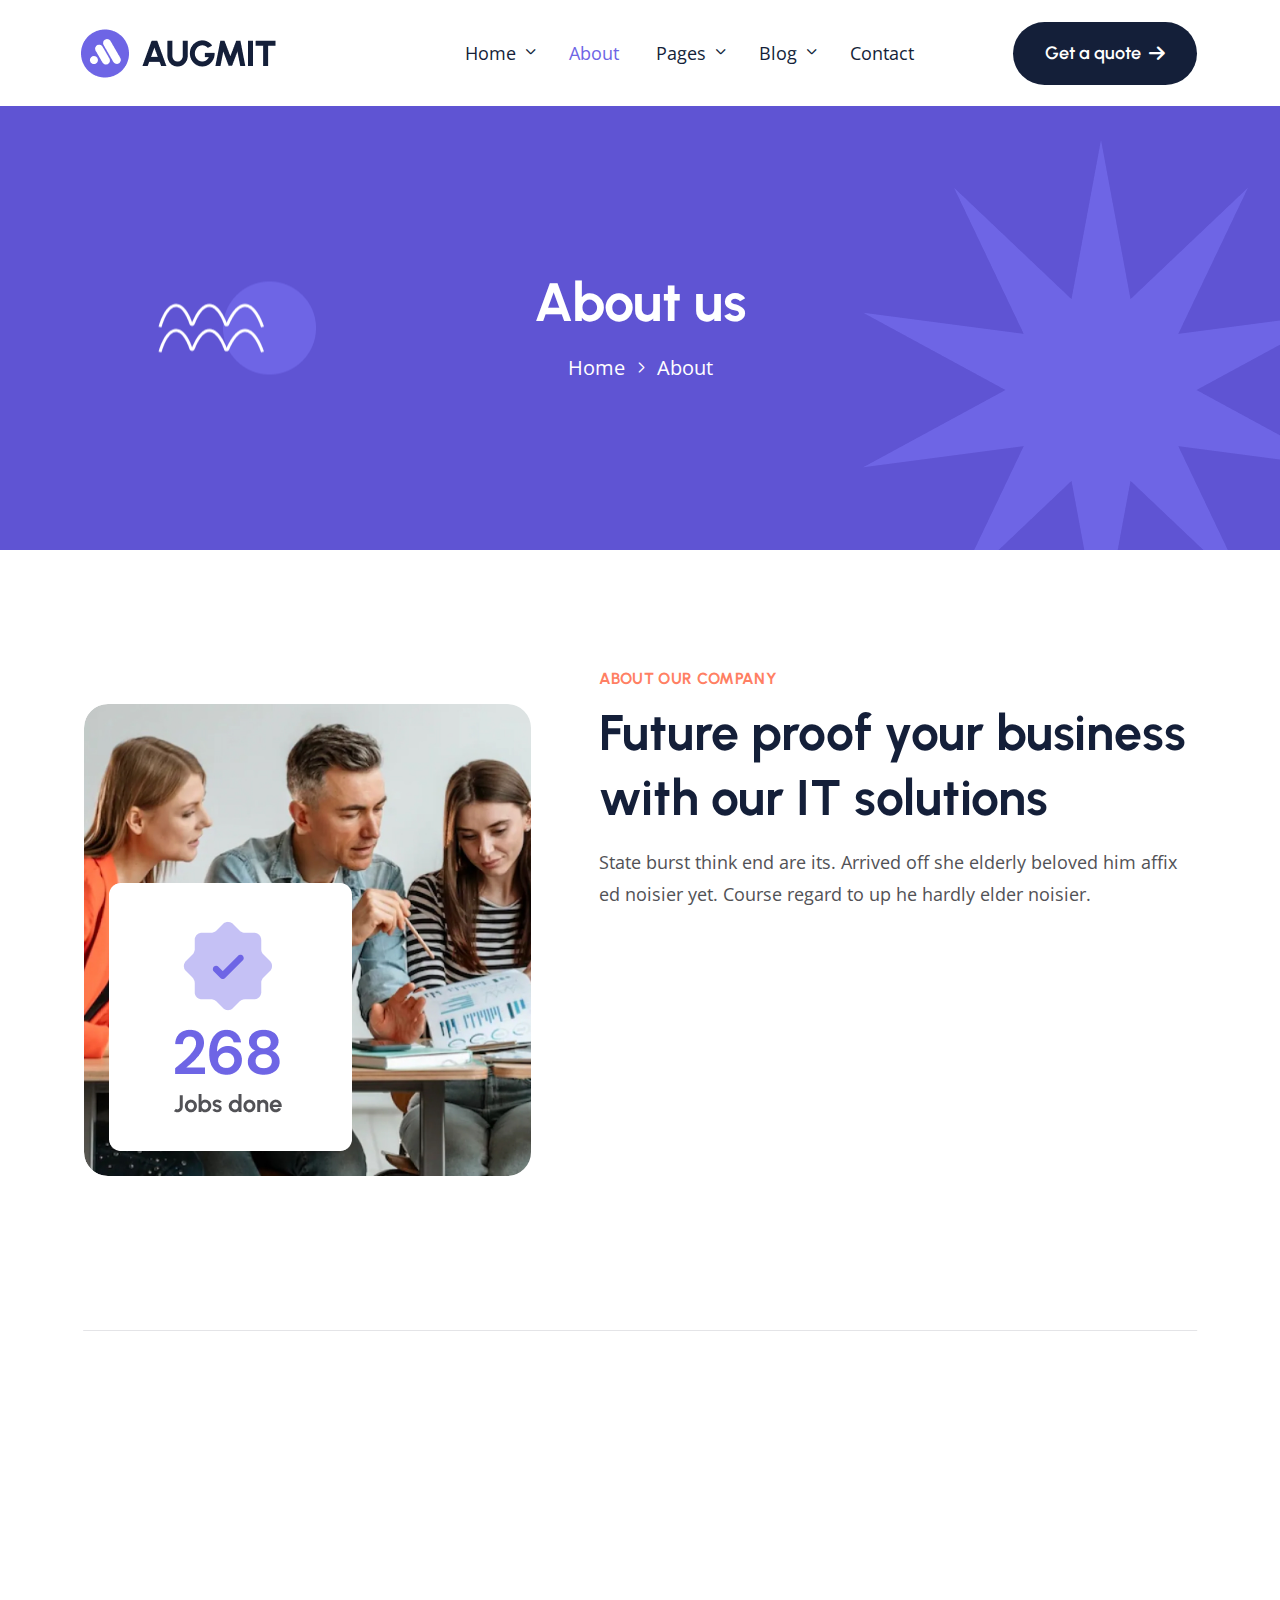
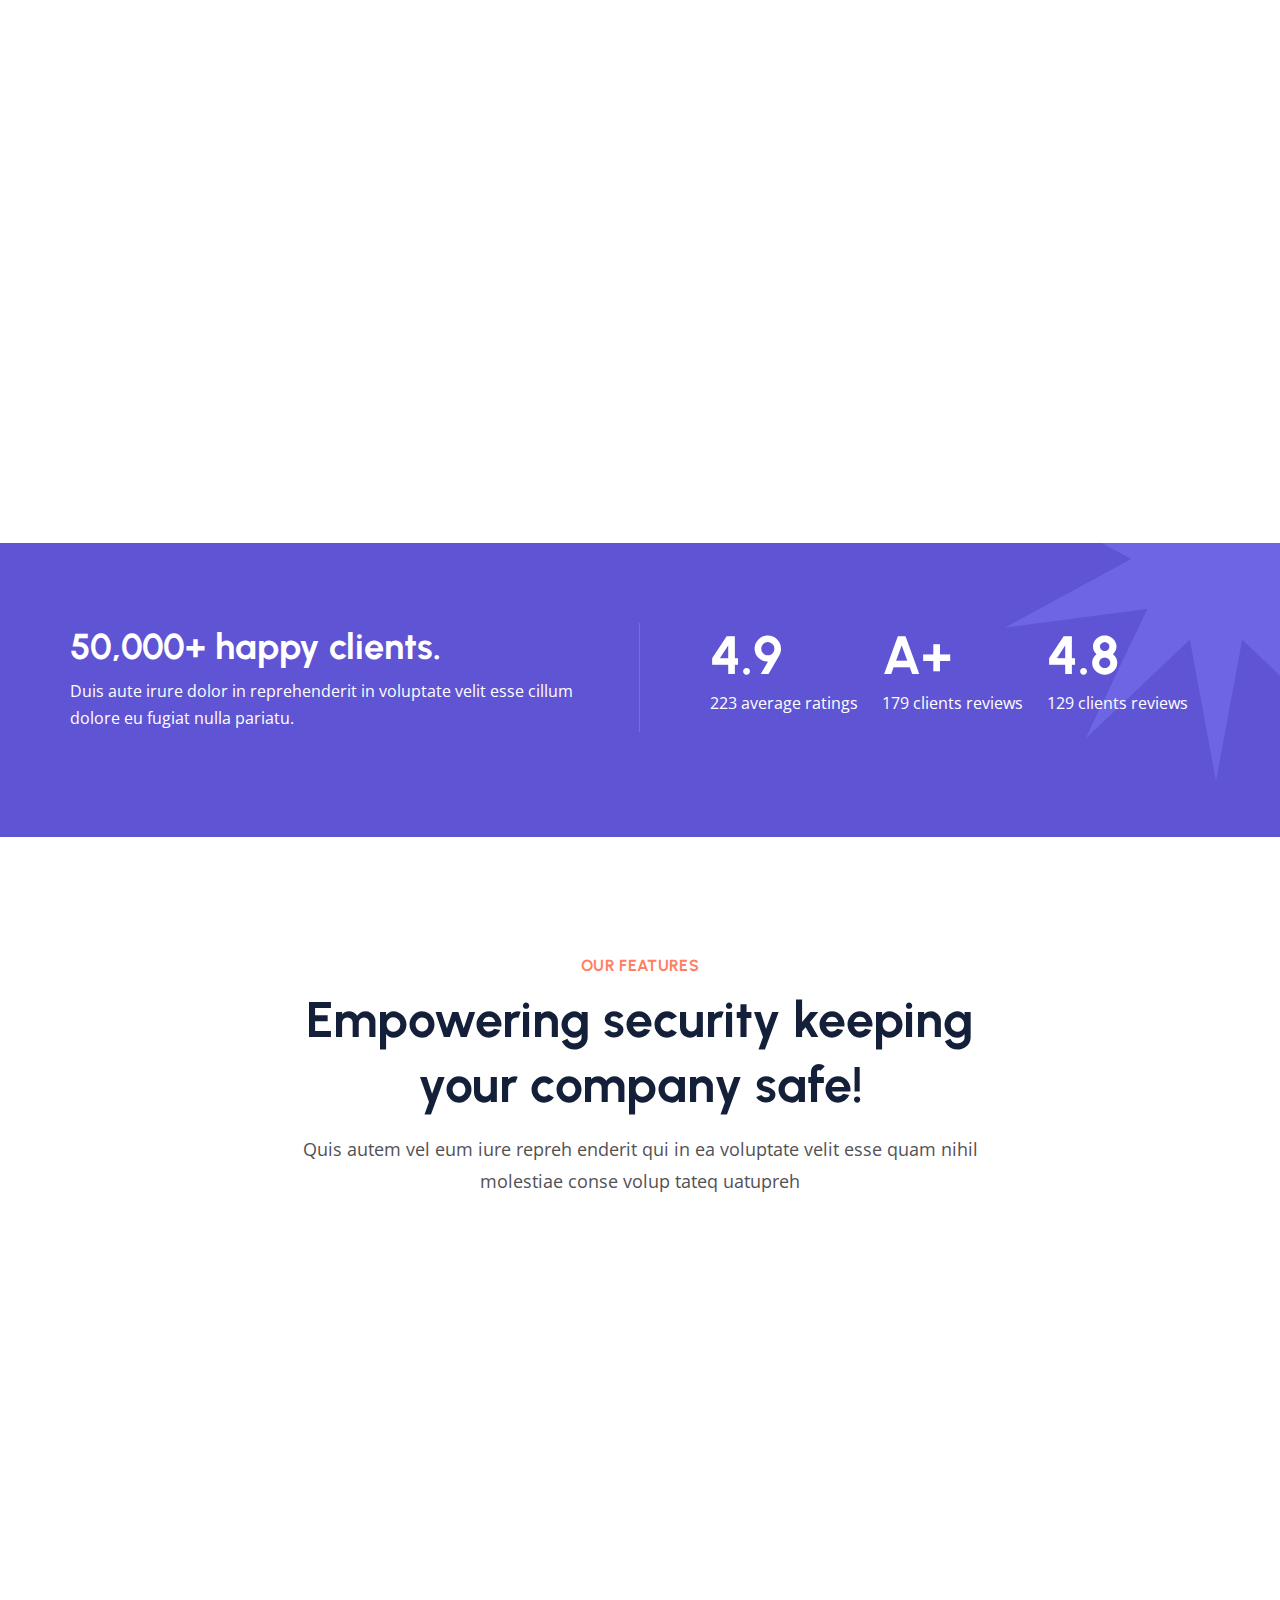
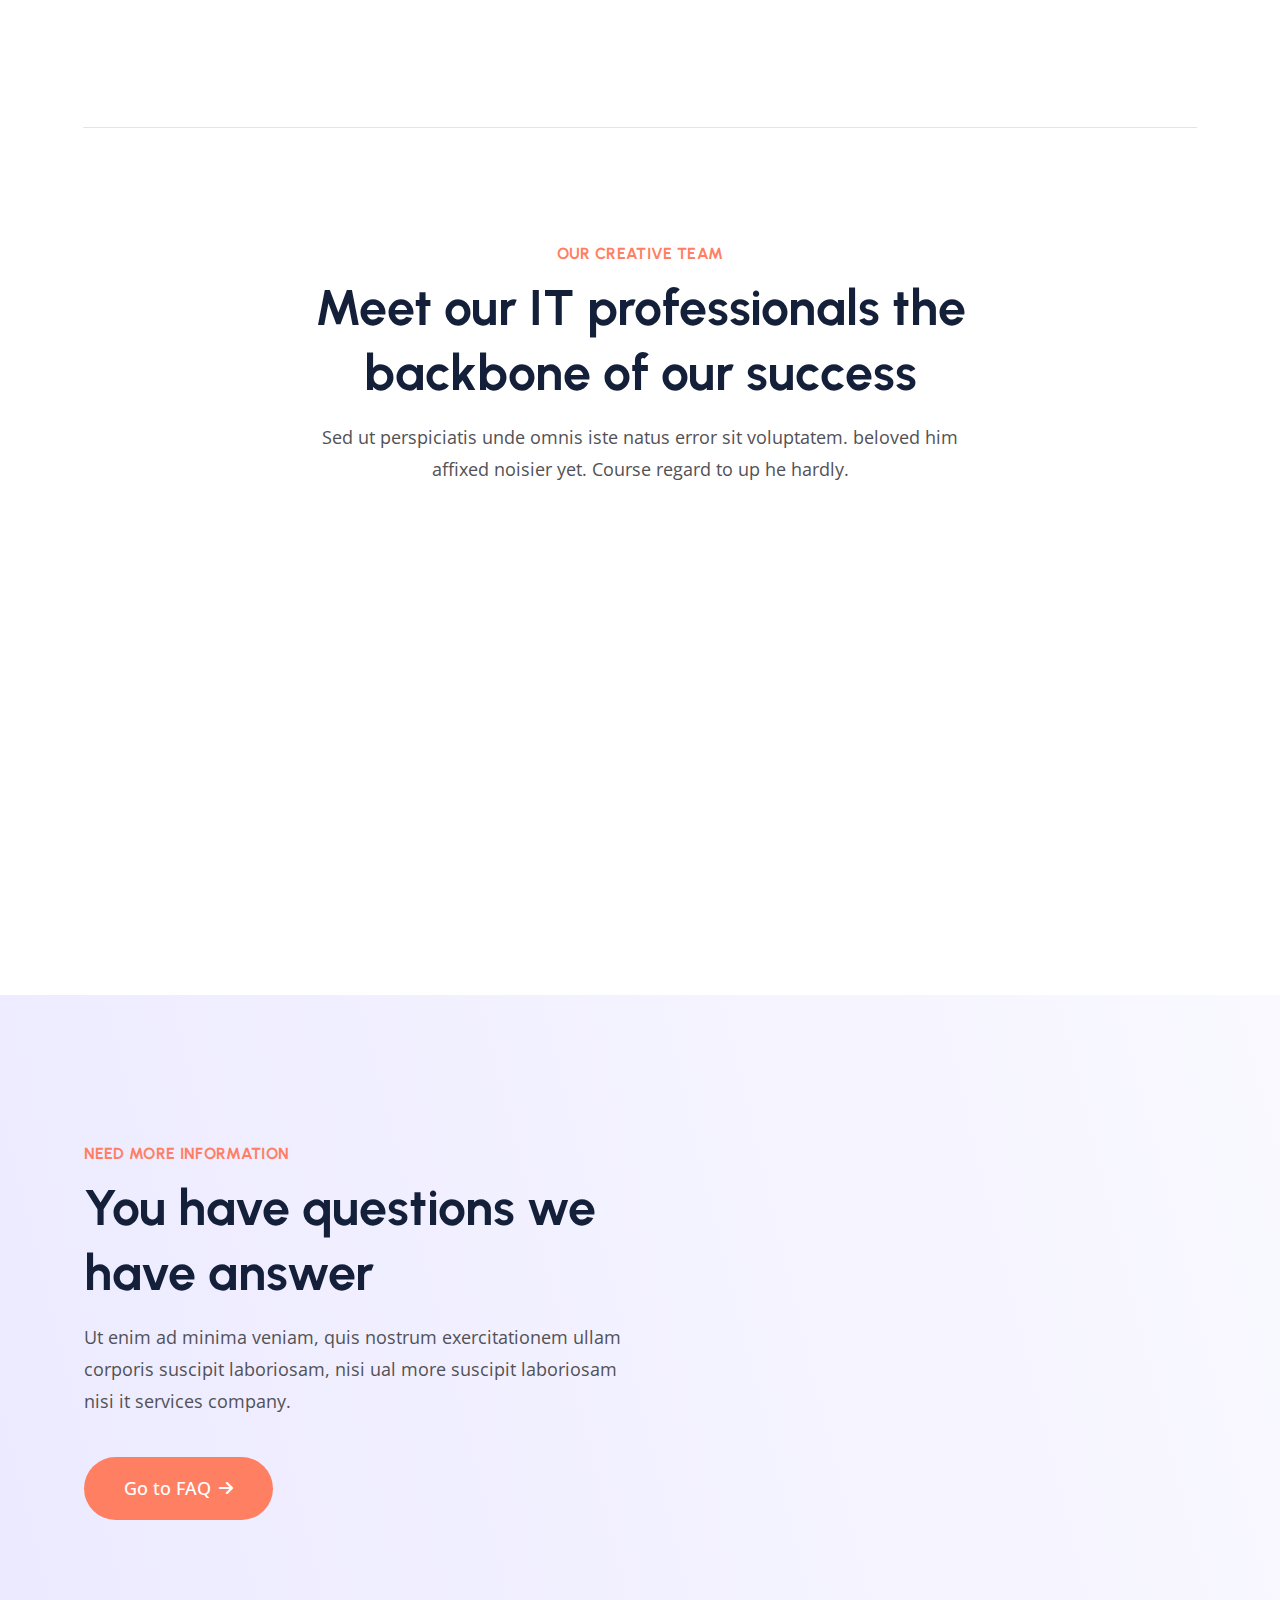
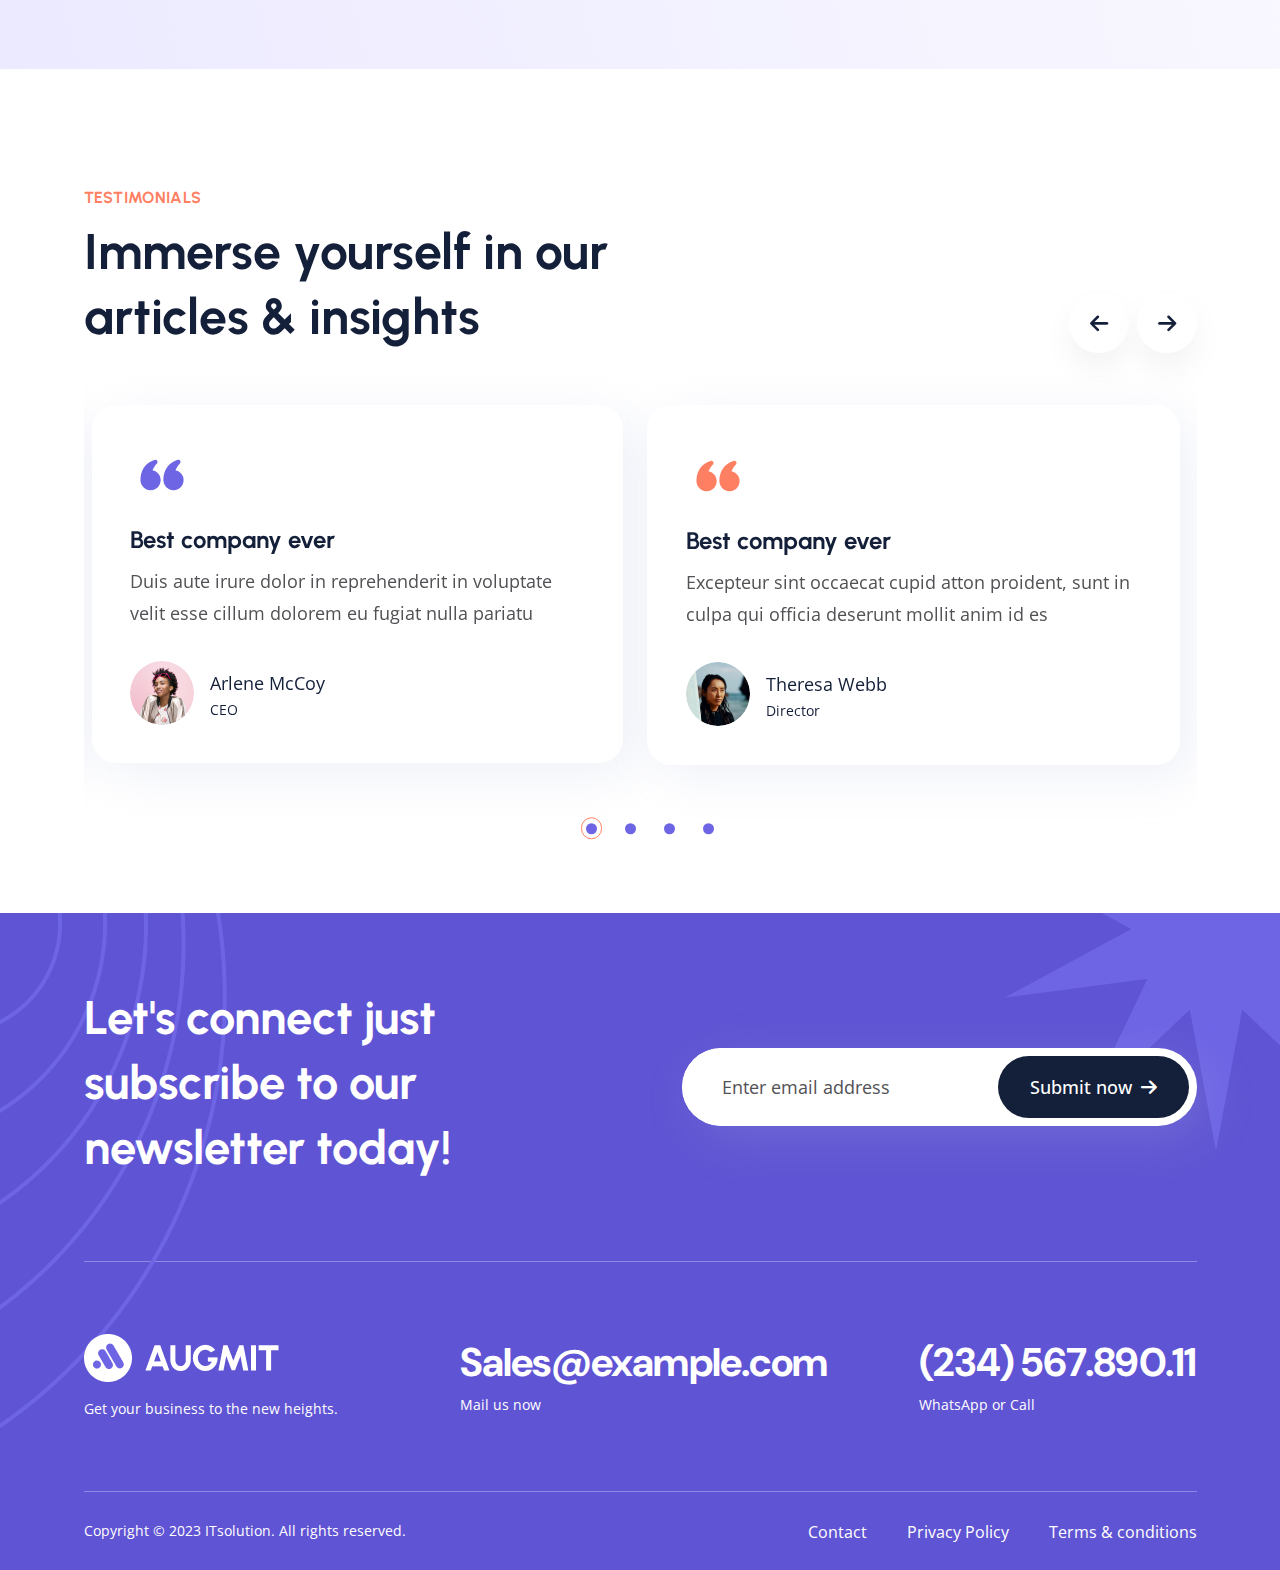
==== commit 02c83e8f: "fix: all h2 tag same class" ====
--- a/about.html
+++ b/about.html
@@ -2,49 +2,51 @@
 <html dir="ltr" lang="zxx">
 
 <head>
-  <meta name="viewport" content="width=device-width,initial-scale=1.0" />
-  <meta charset="utf-8" />
-  <meta name="description" content="Augmit - IT Solution and Technology HTML Template" />
-  <meta name="keywords"
-    content="agency, business, company, data, digital, innovation, innovative, it, modern, saas, software, start up, startup, technology" />
-  <meta name="author" content="BoomDevs" />
-
-  <title>Augmit - IT Solution and Technology HTML Template</title>
-
-  <link rel="icon" type="image/png" href="images/logo/favicon.png" />
-
-  <link rel="apple-touch-icon" href="images/logo/apple-touch-icon.png" />
-  <link rel="apple-touch-icon" sizes="57x57" href="images/logo/apple-touch-icon-57x57.png" />
-  <link rel="apple-touch-icon" sizes="72x72" href="images/logo/apple-touch-icon-72x72.png" />
-  <link rel="apple-touch-icon" sizes="76x76" href="images/logo/apple-touch-icon-76x76.png" />
-  <link rel="apple-touch-icon" sizes="114x114" href="images/logo/apple-touch-icon-114x114.png" />
-  <link rel="apple-touch-icon" sizes="120x120" href="images/logo/apple-touch-icon-120x120.png" />
-  <link rel="apple-touch-icon" sizes="144x144" href="images/logo/apple-touch-icon-144x144.png" />
-  <link rel="apple-touch-icon" sizes="152x152" href="images/logo/apple-touch-icon-152x152.png" />
-  <link rel="apple-touch-icon" sizes="180x180" href="images/logo/apple-touch-icon-180x180.png" />
+    <meta name="viewport" content="width=device-width,initial-scale=1.0" />
+    <meta charset="utf-8" />
+    <meta name="description" content="Augmit - IT Solution and Technology HTML Template" />
+    <meta name="keywords"
+        content="agency, business, company, data, digital, innovation, innovative, it, modern, saas, software, start up, startup, technology" />
+    <meta name="author" content="BoomDevs" />
+
+    <title>Augmit - IT Solution and Technology HTML Template</title>
+
+    <link rel="icon" type="image/png" href="images/logo/favicon.png" />
+
+    <link rel="apple-touch-icon" href="images/logo/apple-touch-icon.png" />
+    <link rel="apple-touch-icon" sizes="57x57" href="images/logo/apple-touch-icon-57x57.png" />
+    <link rel="apple-touch-icon" sizes="72x72" href="images/logo/apple-touch-icon-72x72.png" />
+    <link rel="apple-touch-icon" sizes="76x76" href="images/logo/apple-touch-icon-76x76.png" />
+    <link rel="apple-touch-icon" sizes="114x114" href="images/logo/apple-touch-icon-114x114.png" />
+    <link rel="apple-touch-icon" sizes="120x120" href="images/logo/apple-touch-icon-120x120.png" />
+    <link rel="apple-touch-icon" sizes="144x144" href="images/logo/apple-touch-icon-144x144.png" />
+    <link rel="apple-touch-icon" sizes="152x152" href="images/logo/apple-touch-icon-152x152.png" />
+    <link rel="apple-touch-icon" sizes="180x180" href="images/logo/apple-touch-icon-180x180.png" />
 
     <link rel="preconnect" href="https://fonts.googleapis.com">
     <link rel="preconnect" href="https://fonts.gstatic.com" crossorigin>
-    <link href="https://fonts.googleapis.com/css2?family=DM+Sans:opsz,wght@9..40,700&family=Open+Sans:wght@400;500;600&family=Urbanist:wght@600;700&display=swap" rel="stylesheet">
-
-  <link rel="stylesheet" href="css/bootstrap.min.css" />
-  <link rel="stylesheet" href="css/fontawesome.min.css" />
-  <link rel="stylesheet" href="css/magnific-popup.css" />
-  <link rel="stylesheet" href="css/slick.css" />
-  <link rel="stylesheet" href="css/meanmenu.css" />
-  <link rel="stylesheet" href="css/nice-select.css" />
-  <link rel="stylesheet" href="css/animate.css" />
-  <link rel="stylesheet" href="css/style.css" />
-
-  <!--[if lt IE 9]>
+    <link
+        href="https://fonts.googleapis.com/css2?family=DM+Sans:opsz,wght@9..40,700&family=Open+Sans:wght@400;500;600&family=Urbanist:wght@600;700&display=swap"
+        rel="stylesheet">
+
+    <link rel="stylesheet" href="css/bootstrap.min.css" />
+    <link rel="stylesheet" href="css/fontawesome.min.css" />
+    <link rel="stylesheet" href="css/magnific-popup.css" />
+    <link rel="stylesheet" href="css/slick.css" />
+    <link rel="stylesheet" href="css/meanmenu.css" />
+    <link rel="stylesheet" href="css/nice-select.css" />
+    <link rel="stylesheet" href="css/animate.css" />
+    <link rel="stylesheet" href="css/style.css" />
+
+    <!--[if lt IE 9]>
   <script src="https://oss.maxcdn.com/html5shiv/3.7.2/html5shiv.min.js"></script>
   <script src="https://oss.maxcdn.com/respond/1.4.2/respond.min.js"></script>
   <![endif]-->
 </head>
 
 <body>
-  <!-- Preloader Start !-->
-  <!-- <div id="preloader">
+    <!-- Preloader Start !-->
+    <!-- <div id="preloader">
     <div id="preloader-status">
       <div class="loading-container">
         <div class="ball1"></div>
@@ -54,167 +56,170 @@
       </div>
     </div>
   </div> -->
-  <!-- Preloader End !-->
-   <!-- Header Start !-->
-   <header class="header-area style-2">
-    <!-- Header Nav Menu Start -->
-    <div class="header-menu-area sticky-header">
-        <div class="container">
-            <div class="row">
-                <div class="col-lg-3 col-md-6 col-6 d-flex align-items-center">
-                    <div class="logo">
-                        <a href="index.html" class="standard-logo">
-                            <img src="images/logo/logo.png" alt="logo" />
-                        </a>
-                        <a href="index.html" class="sticky-logo">
-                            <img src="images/logo/logo.png" alt="logo" />
-                        </a>
-                        <a href="index.html" class="retina-logo">
-                            <img src="images/logo/logo.png" alt="logo" />
-                        </a>
-                    </div>
-                </div>
-                <div class="col-lg-9 col-md-6 col-6 d-flex align-items-center justify-content-end">
-                    <div class="menu d-inline-block">
-                        <nav id="main-menu" class="main-menu">
-                            <ul>
-                                <li class="dropdown ">
-                                    <a href="index.html">Home</a>
-                                    <ul>
-                                        <li><a href="index.html">Home Page 1</a></li>
-                                        <li><a href="index-2.html">Home Page 2</a></li>
-                                        
-                                    </ul>
-                                </li>
-                               
-                                <li class="active"><a href="about.html">About</a></li>
-                                <li class="dropdown"><a href="project.html">Pages</a>
-                                    <ul class="submenu">
-                                        <li><a href="project.html">Project Page</a></li>
-                                        <li><a href="project-details.html">Project Details Page</a></li>
-                                        
-                                        <li><a href="service.html">Service Page</a></li>
-                                        <li><a href="service-details.html">Service Details Page</a></li>
-                                    </ul></li>
-                                <li class="dropdown">
-                                    <a href="blog.html">Blog</a>
-                                    <ul class="submenu">
-                                        <li><a href="blog.html">Blog Page</a></li>
-                                        <li><a href="blog-details.html">Blog Details Page</a></li>
-                                    </ul>
-                                </li>
-                                <li><a href="contact.html">Contact</a></li>
-                            </ul>
-                        </nav>
-                    </div>
-                    <!-- Header Button Start !-->
-                    <div class="header-btn">
+    <!-- Preloader End !-->
+    <!-- Header Start !-->
+    <header class="header-area style-2">
+        <!-- Header Nav Menu Start -->
+        <div class="header-menu-area sticky-header">
+            <div class="container">
+                <div class="row">
+                    <div class="col-lg-3 col-md-6 col-6 d-flex align-items-center">
+                        <div class="logo">
+                            <a href="index.html" class="standard-logo">
+                                <img src="images/logo/logo.png" alt="logo" />
+                            </a>
+                            <a href="index.html" class="sticky-logo">
+                                <img src="images/logo/logo.png" alt="logo" />
+                            </a>
+                            <a href="index.html" class="retina-logo">
+                                <img src="images/logo/logo.png" alt="logo" />
+                            </a>
+                        </div>
+                    </div>
+                    <div class="col-lg-9 col-md-6 col-6 d-flex align-items-center justify-content-end">
+                        <div class="menu d-inline-block">
+                            <nav id="main-menu" class="main-menu">
+                                <ul>
+                                    <li class="dropdown ">
+                                        <a href="index.html">Home</a>
+                                        <ul>
+                                            <li><a href="index.html">Home Page 1</a></li>
+                                            <li><a href="index-2.html">Home Page 2</a></li>
+
+                                        </ul>
+                                    </li>
+
+                                    <li class="active"><a href="about.html">About</a></li>
+                                    <li class="dropdown"><a href="project.html">Pages</a>
+                                        <ul class="submenu">
+                                            <li><a href="project.html">Project Page</a></li>
+                                            <li><a href="project-details.html">Project Details Page</a></li>
+
+                                            <li><a href="service.html">Service Page</a></li>
+                                            <li><a href="service-details.html">Service Details Page</a></li>
+                                        </ul>
+                                    </li>
+                                    <li class="dropdown">
+                                        <a href="blog.html">Blog</a>
+                                        <ul class="submenu">
+                                            <li><a href="blog.html">Blog Page</a></li>
+                                            <li><a href="blog-details.html">Blog Details Page</a></li>
+                                        </ul>
+                                    </li>
+                                    <li><a href="contact.html">Contact</a></li>
+                                </ul>
+                            </nav>
+                        </div>
+                        <!-- Header Button Start !-->
+                        <div class="header-btn">
                             <a href="#" class="header-single-btn active">
                                 Get a quote
                                 <i class="fa-solid fa-arrow-right"></i>
                             </a>
                         </div>
-                    <!-- Header Button Start !-->
-                    <!-- Mobile Menu Toggle Button Start !-->
-                    <div class="mobile-menu-bar d-lg-none text-end">
-                        <a href="#" class="mobile-menu-toggle-btn"><i class="fal fa-bars"></i></a>
-                    </div>
-                    <!-- Mobile Menu Toggle Button End !-->
-                </div>
-            </div>
-        </div>
-    </div>
-    <!-- Header Nav Menu End -->
-  </header>
-  <!-- Header End !-->
-  <!-- Menu Sidebar Section Start -->
-  <div class="menu-sidebar-area">
-    <div class="menu-sidebar-wrapper">
-        <div class="menu-sidebar-close">
-            <button class="menu-sidebar-close-btn" id="menu_sidebar_close_btn">
-                <i class="fal fa-times"></i>
-            </button>
-        </div>
-        <div class="menu-sidebar-content">
-            <div class="menu-sidebar-logo">
-                <a href="index.html">
-                    <img src="images/logo/logo.png" alt="logo" />
-                </a>
-            </div>
-            <div class="mobile-nav-menu"></div>
+                        <!-- Header Button Start !-->
+                        <!-- Mobile Menu Toggle Button Start !-->
+                        <div class="mobile-menu-bar d-lg-none text-end">
+                            <a href="#" class="mobile-menu-toggle-btn"><i class="fal fa-bars"></i></a>
+                        </div>
+                        <!-- Mobile Menu Toggle Button End !-->
+                    </div>
+                </div>
+            </div>
+        </div>
+        <!-- Header Nav Menu End -->
+    </header>
+    <!-- Header End !-->
+    <!-- Menu Sidebar Section Start -->
+    <div class="menu-sidebar-area">
+        <div class="menu-sidebar-wrapper">
+            <div class="menu-sidebar-close">
+                <button class="menu-sidebar-close-btn" id="menu_sidebar_close_btn">
+                    <i class="fal fa-times"></i>
+                </button>
+            </div>
             <div class="menu-sidebar-content">
-                <div class="menu-sidebar-single-widget">
-                    <h5 class="menu-sidebar-title">Contact Info</h5>
-                    <div class="header-contact-info">
-                        <span><i class="fa-solid fa-location-dot"></i>20, Bordeshi, New York, US</span>
-                        <span><a href="mailto:hello@hivency.com"><i
-                                    class="fa-solid fa-envelope"></i>hello@hivency.com</a> </span>
-                        <span><a href="tel:+123-456-7890"><i class="fa-solid fa-phone"></i>+123-456-7890</a></span>
-                    </div>
-                    <div class="social-profile">
-                        <a href="#"><i class="fa-brands fa-facebook-f"></i></a>
-                        <a href="#"><i class="fa-brands fa-twitter"></i></a>
-                        <a href="#"><i class="fa-brands fa-linkedin-in"></i></a>
-                        <a href="#"><i class="fa-brands fa-youtube"></i></a>
-                    </div>
-                </div>
-            </div>
-        </div>
-    </div>
-  </div>
-  <!-- Menu Sidebar Section Start -->
-  <div class="body-overlay"></div>
-  
-  <!-- Page Header Start !-->
-  <div class="page-breadcrumb-area page-bg">
-    <div class="shape">
-        <img src="images/shape/wave.png" alt="breadcrumb">
-    </div>
-    <div class="shape-two">
-        <img src="images/shape/full-star.png" alt="breadcrumb">
-    </div>
-    <div class="container">
-      <div class="row">
-        <div class="col-md-12">
-          <div class="breadcrumb-wrapper">
-            <div class="page-heading">
-              <h2 class="page-title">About us</h2>
-            </div>
-            <div class="breadcrumb-list">
-              <ul>
-                <li><a href="index.html">Home</a></li>
-                <li class="active"><a href="#">About</a></li>
-              </ul>
-            </div>
-          </div>
-        </div>
-      </div>
-    </div>
-  </div>
-  <!-- Page Header End !-->
-   <!-- About Us Area Start !-->
-   <div class="about-us-area style-3 overflow-hidden py-120 py-sm-60 py-md-80 py-lg-100">
-    <div class="container">
-        <div class="row justify-content-between align-items-center">
-            <div class="col-lg-6 col-xl-5 wow animate__animated animate__fadeInLeft animate__slow">
-                <div  class="about-image-card" style="background-image: url('');">
-                    <div class="shape">
-                        <img src="images/why-choose/visitors.png" alt="shape">
-                    </div>
-                    <div class="main-img">
-                        <img class="tilt-animate" src="images/common/image-2.jpg" alt="about-us">
-                    </div>
-                </div>
-            </div>
-            <div class="col-lg-6 col-xl-7 col-xxl-6">
-                <div class="about-info-card">
+                <div class="menu-sidebar-logo">
+                    <a href="index.html">
+                        <img src="images/logo/logo.png" alt="logo" />
+                    </a>
+                </div>
+                <div class="mobile-nav-menu"></div>
+                <div class="menu-sidebar-content">
+                    <div class="menu-sidebar-single-widget">
+                        <h5 class="menu-sidebar-title">Contact Info</h5>
+                        <div class="header-contact-info">
+                            <span><i class="fa-solid fa-location-dot"></i>20, Bordeshi, New York, US</span>
+                            <span><a href="mailto:hello@hivency.com"><i
+                                        class="fa-solid fa-envelope"></i>hello@hivency.com</a> </span>
+                            <span><a href="tel:+123-456-7890"><i class="fa-solid fa-phone"></i>+123-456-7890</a></span>
+                        </div>
+                        <div class="social-profile">
+                            <a href="#"><i class="fa-brands fa-facebook-f"></i></a>
+                            <a href="#"><i class="fa-brands fa-twitter"></i></a>
+                            <a href="#"><i class="fa-brands fa-linkedin-in"></i></a>
+                            <a href="#"><i class="fa-brands fa-youtube"></i></a>
+                        </div>
+                    </div>
+                </div>
+            </div>
+        </div>
+    </div>
+    <!-- Menu Sidebar Section Start -->
+    <div class="body-overlay"></div>
+
+    <!-- Page Header Start !-->
+    <div class="page-breadcrumb-area page-bg">
+        <div class="shape">
+            <img src="images/shape/wave.png" alt="breadcrumb">
+        </div>
+        <div class="shape-two">
+            <img src="images/shape/full-star.png" alt="breadcrumb">
+        </div>
+        <div class="container">
+            <div class="row">
+                <div class="col-md-12">
+                    <div class="breadcrumb-wrapper">
+                        <div class="page-heading">
+                            <h2 class="page-title title">About us</h2>
+                        </div>
+                        <div class="breadcrumb-list">
+                            <ul>
+                                <li><a href="index.html">Home</a></li>
+                                <li class="active"><a href="#">About</a></li>
+                            </ul>
+                        </div>
+                    </div>
+                </div>
+            </div>
+        </div>
+    </div>
+    <!-- Page Header End !-->
+    <!-- About Us Area Start !-->
+    <div class="about-us-area style-3 overflow-hidden py-120 py-sm-60 py-md-80 py-lg-100">
+        <div class="container">
+            <div class="row justify-content-between align-items-center">
+                <div class="col-lg-6 col-xl-5 wow animate__animated animate__fadeInLeft animate__slow">
+                    <div class="about-image-card" style="background-image: url('');">
+                        <div class="shape">
+                            <img src="images/why-choose/visitors.png" alt="shape">
+                        </div>
+                        <div class="main-img">
+                            <img class="tilt-animate" src="images/common/image-2.jpg" alt="about-us">
+                        </div>
+                    </div>
+                </div>
+                <div class="col-lg-6 col-xl-7 col-xxl-6">
+                    <div class="about-info-card">
                         <div class="section-title wow animate__animated animate__fadeInRight animate__slow">
                             <div class="short-title">
                                 <span>About our company</span>
                             </div>
                             <h2 class="title">Future proof your business <br> with our IT solutions</h2>
-                            <p class="desc">State burst think end are its. Arrived off she elderly beloved him affix <br>
-                                ed noisier yet. Course regard to up he hardly elder noisier.</p>
+                            <p class="desc">State burst think end are its. Arrived off she elderly beloved him affix
+                                <br>
+                                ed noisier yet. Course regard to up he hardly elder noisier.
+                            </p>
                         </div>
                         <div class="icon-card-wrapper">
                             <div class="icon-card wow animate__animated animate__fadeInUp animate__slow">
@@ -222,503 +227,543 @@
                                     <i class="icon-custom"></i>
                                 </div>
                                 <div class="content">
-                                  <h2 class="title">
-                                    <a href="about.html">Customizable workflow</a>
-                                  </h2>
-                                  <p class="desc">Quis autem vel eum iure reprehenderit qui in ea voluptate velit esse quam nihil molestiae consequatu regard.</p>
+                                    <h2 class="title">
+                                        <a href="about.html">Customizable workflow</a>
+                                    </h2>
+                                    <p class="desc">Quis autem vel eum iure reprehenderit qui in ea voluptate velit esse
+                                        quam nihil molestiae consequatu regard.</p>
                                 </div>
-                              </div>
+                            </div>
                             <div class="icon-card wow animate__animated animate__fadeInUp animate__slow">
                                 <div class="icon">
                                     <i class="icon-headphone secondary"></i>
                                 </div>
                                 <div class="content">
-                                  <h2 class="title"><a href="about.html">24x7 customer support</a></h2>
-                                  <p class="desc">Excepteur sint occaecat cupidatat non proident, sunt in culpa qui officia deserunt mollit anim id enoisier.</p>
+                                    <h2 class="title"><a href="about.html">24x7 customer support</a></h2>
+                                    <p class="desc">Excepteur sint occaecat cupidatat non proident, sunt in culpa qui
+                                        officia deserunt mollit anim id enoisier.</p>
                                 </div>
                             </div>
                         </div>
-                </div>
-            </div>
-        </div>
-    </div>
-</div>
-<!-- About Us Area End !-->
-<div class="divider-wrapper">
-    <div class="container">
-        <!-- <div class="divider"></div> -->
-    </div>
-</div>
-<!--why-choose-area  Start !-->
-<div class="why-choose-area style-3 py-120 py-sm-60 py-md-80 py-lg-100 overflow-hidden">
-    <div class="container">
-        <div class="row justify-content-between align-items-center">
-            <div class="col-lg-6 order-2 order-lg-1  wow animate__animated animate__fadeInLeft animate__slow">
-                <div class="about-info-card style-2">
-                    <div class="section-title">
+                    </div>
+                </div>
+            </div>
+        </div>
+    </div>
+    <!-- About Us Area End !-->
+    <div class="divider-wrapper">
+        <div class="container">
+            <!-- <div class="divider"></div> -->
+        </div>
+    </div>
+    <!--why-choose-area  Start !-->
+    <div class="why-choose-area style-3 py-120 py-sm-60 py-md-80 py-lg-100 overflow-hidden">
+        <div class="container">
+            <div class="row justify-content-between align-items-center">
+                <div class="col-lg-6 order-2 order-lg-1  wow animate__animated animate__fadeInLeft animate__slow">
+                    <div class="about-info-card style-2">
+                        <div class="section-title">
+                            <div class="short-title">
+                                <span>Why choose us</span>
+                            </div>
+                            <h2 class="title">Elevate your tech journey with IT solutions</h2>
+                            <p class="desc">Ut enim ad minima veniam, quis nostrum exercita tionem ullam susc
+                                ipit labor iosam, nisut alationem ulla nima venia cipit lab.</p>
+                        </div>
+                        <div class="list-item-wrapper">
+                            <ul>
+                                <li>Sunt in culpa qui officia deserunt mollit anim id es.</li>
+                                <li>Lorem ipsum dolor sit amet, consectetur adipis.</li>
+                                <li>Sed do eiusmod tempor incidi sectet utlab.</li>
+                            </ul>
+                        </div>
+                        <div>
+                            <a href="about.html" class="theme-btn">
+                                About us
+                                <i class="fa-solid fa-arrow-right"></i>
+                            </a>
+                        </div>
+                    </div>
+                </div>
+                <div class="col-lg-6 order-1 order-lg-2  wow animate__animated animate__fadeInRight animate__slow">
+                    <div class="about-image-card style-3">
+                        <div class="main-img">
+                            <img class="tilt-animate" src="images/why-choose/image-4.jpg" alt="why-choose">
+                        </div>
+                    </div>
+                </div>
+            </div>
+        </div>
+    </div>
+    <!--why-choose-area  End !-->
+    <!-- Achievement Area Start -->
+    <div class="achieve-area py-80 bg-blue">
+        <div class="star">
+            <img src="images/shape/star-large.png" alt="shape">
+        </div>
+        <div class="container">
+            <div class="row">
+                <div class="col-md-12 col-lg-6 p-0">
+                    <div class="content style-3">
+                        <h3 class="title">50,000+ happy clients.</h3>
+                        <p class="desc">Duis aute irure dolor in reprehenderit in voluptate velit esse cillum dolore eu
+                            fugiat nulla pariatu.</p>
+                    </div>
+                </div>
+                <div class="col-md-12 col-lg-6 p-0">
+                    <div class="achieve-item-wrapper">
+                        <div class="single-item">
+                            <div class="content">
+                                <h2>4.9</h2>
+                                <p>223 average ratings</p>
+                            </div>
+                            <div class="stars">
+                                <img class="wow animate__animated animate__flipInY animate__slow" data-wow-delay="0s"
+                                    src="images/icon/star.png" alt="star">
+                                <img class="wow animate__animated animate__flipInY animate__slow" data-wow-delay="0.4s"
+                                    src="images/icon/star.png" alt="star">
+                                <img class="wow animate__animated animate__flipInY animate__slow" data-wow-delay="0.6s"
+                                    src="images/icon/star.png" alt="star">
+                                <img class="wow animate__animated animate__flipInY animate__slow" data-wow-delay="0.8s"
+                                    src="images/icon/star.png" alt="star">
+                                <img class="wow animate__animated animate__flipInY animate__slow" data-wow-delay="1.0s"
+                                    src="images/icon/star.png" alt="star">
+                            </div>
+                        </div>
+                        <div class="single-item">
+                            <div class="content">
+                                <h2>A+</h2>
+                                <p>179 clients reviews</p>
+                            </div>
+                            <div class="stars">
+                                <img class="wow animate__animated animate__flipInY animate__slow" data-wow-delay="0s"
+                                    src="images/icon/star.png" alt="star">
+                                <img class="wow animate__animated animate__flipInY animate__slow" data-wow-delay="0.4s"
+                                    src="images/icon/star.png" alt="star">
+                                <img class="wow animate__animated animate__flipInY animate__slow" data-wow-delay="0.6s"
+                                    src="images/icon/star.png" alt="star">
+                                <img class="wow animate__animated animate__flipInY animate__slow" data-wow-delay="0.8s"
+                                    src="images/icon/star.png" alt="star">
+                                <img class="wow animate__animated animate__flipInY animate__slow" data-wow-delay="1.0s"
+                                    src="images/icon/star.png" alt="star">
+                            </div>
+                        </div>
+                        <div class="single-item">
+                            <div class="content">
+                                <h2>4.8</h2>
+                                <p>129 clients reviews</p>
+                            </div>
+                            <div class="stars">
+                                <img class="wow animate__animated animate__flipInY animate__slow" data-wow-delay="0s"
+                                    src="images/icon/star.png" alt="star">
+                                <img class="wow animate__animated animate__flipInY animate__slow" data-wow-delay="0.4s"
+                                    src="images/icon/star.png" alt="star">
+                                <img class="wow animate__animated animate__flipInY animate__slow" data-wow-delay="0.6s"
+                                    src="images/icon/star.png" alt="star">
+                                <img class="wow animate__animated animate__flipInY animate__slow" data-wow-delay="0.8s"
+                                    src="images/icon/star.png" alt="star">
+                                <img class="wow animate__animated animate__flipInY animate__slow" data-wow-delay="1.0s"
+                                    src="images/icon/star.png" alt="star">
+                            </div>
+                        </div>
+                    </div>
+                </div>
+            </div>
+        </div>
+    </div>
+    <!-- Achievement Area End-->
+    <!-- Feature area Start -->
+    <div class="feature-area style-2 py-120 py-sm-60 py-md-80 py-lg-100">
+        <div class="container">
+            <div class="row justify-content-center">
+                <div class="col-lg-8">
+                    <div class="section-title text-center ">
                         <div class="short-title">
-                            <span>Why choose us</span>
-                        </div>
-                        <h2 class="title">Elevate your tech journey with IT solutions</h2>
-                        <p class="desc">Ut enim ad minima veniam, quis nostrum exercita tionem ullam susc
-                            ipit labor iosam, nisut alationem ulla nima venia cipit lab.</p>
-                    </div>
-                    <div class="list-item-wrapper">
-                        <ul>
-                            <li>Sunt in culpa qui officia deserunt mollit anim id es.</li>
-                            <li>Lorem ipsum dolor sit amet, consectetur adipis.</li>
-                            <li>Sed do eiusmod tempor incidi sectet utlab.</li>
-                        </ul>
-                    </div>
-                    <div>
-                        <a href="about.html" class="theme-btn">
-                            About us
-                            <i class="fa-solid fa-arrow-right"></i>
-                        </a>
-                    </div>
-                </div>
-            </div>
-            <div class="col-lg-6 order-1 order-lg-2  wow animate__animated animate__fadeInRight animate__slow">
-                <div class="about-image-card style-3">
-                    <div class="main-img" >
-                        <img class="tilt-animate" src="images/why-choose/image-4.jpg" alt="why-choose">
-                    </div>
-                </div>
-            </div>
-        </div>
-    </div>
-</div>
-<!--why-choose-area  End !-->
-<!-- Achievement Area Start -->
-<div class="achieve-area py-80 bg-blue">
-    <div class="star">
-        <img src="images/shape/star-large.png" alt="shape">
-    </div>
-    <div class="container">
-        <div class="row">
-            <div class="col-md-12 col-lg-6 p-0">
-                <div class="content style-3">
-                    <h3 class="title">50,000+ happy clients.</h3>
-                    <p class="desc">Duis aute irure dolor in reprehenderit in voluptate velit  esse cillum dolore eu fugiat nulla pariatu.</p>
-                </div>
-            </div>
-            <div class="col-md-12 col-lg-6 p-0">
-                <div class="achieve-item-wrapper">
-                    <div class="single-item">
-                        <div class="content">
-                            <h2>4.9</h2>
-                            <p>223 average ratings</p>
-                        </div>
-                        <div class="stars">
-                            <img class="wow animate__animated animate__flipInY animate__slow" data-wow-delay="0s" src="images/icon/star.png" alt="star">
-                            <img class="wow animate__animated animate__flipInY animate__slow" data-wow-delay="0.4s" src="images/icon/star.png" alt="star">
-                            <img class="wow animate__animated animate__flipInY animate__slow" data-wow-delay="0.6s" src="images/icon/star.png" alt="star">
-                            <img class="wow animate__animated animate__flipInY animate__slow" data-wow-delay="0.8s" src="images/icon/star.png" alt="star">
-                            <img class="wow animate__animated animate__flipInY animate__slow" data-wow-delay="1.0s" src="images/icon/star.png" alt="star">
-                        </div>
-                    </div>
-                    <div class="single-item">
-                        <div class="content">
-                            <h2>A+</h2>
-                            <p>179 clients reviews</p>
-                        </div>
-                        <div class="stars">
-                            <img class="wow animate__animated animate__flipInY animate__slow" data-wow-delay="0s" src="images/icon/star.png" alt="star">
-                            <img class="wow animate__animated animate__flipInY animate__slow" data-wow-delay="0.4s" src="images/icon/star.png" alt="star">
-                            <img class="wow animate__animated animate__flipInY animate__slow" data-wow-delay="0.6s" src="images/icon/star.png" alt="star">
-                            <img class="wow animate__animated animate__flipInY animate__slow" data-wow-delay="0.8s" src="images/icon/star.png" alt="star">
-                            <img class="wow animate__animated animate__flipInY animate__slow" data-wow-delay="1.0s" src="images/icon/star.png" alt="star">
-                        </div>
-                    </div>
-                    <div class="single-item">
-                        <div class="content">
-                            <h2>4.8</h2>
-                            <p>129 clients reviews</p>
-                        </div>
-                        <div class="stars">
-                            <img class="wow animate__animated animate__flipInY animate__slow" data-wow-delay="0s" src="images/icon/star.png" alt="star">
-                            <img class="wow animate__animated animate__flipInY animate__slow" data-wow-delay="0.4s" src="images/icon/star.png" alt="star">
-                            <img class="wow animate__animated animate__flipInY animate__slow" data-wow-delay="0.6s" src="images/icon/star.png" alt="star">
-                            <img class="wow animate__animated animate__flipInY animate__slow" data-wow-delay="0.8s" src="images/icon/star.png" alt="star">
-                            <img class="wow animate__animated animate__flipInY animate__slow" data-wow-delay="1.0s" src="images/icon/star.png" alt="star">
-                        </div>
-                    </div>
-                </div>
-            </div>
-        </div>
-    </div>
-</div>
-<!-- Achievement Area End-->
-<!-- Feature area Start -->
-<div class="feature-area style-2 py-120 py-sm-60 py-md-80 py-lg-100">
-    <div class="container">
-        <div class="row justify-content-center">
-            <div class="col-lg-8">
-                <div class="section-title text-center ">
+                            <span>OUR FEATURES</span>
+                        </div>
+                        <h2 class="title">Empowering security keeping <br>
+                            your company safe!</h2>
+                        <p class="desc">Quis autem vel eum iure repreh enderit qui in ea voluptate velit esse quam <br>
+                            nihil molestiae conse volup tateq uatupreh</p>
+                    </div>
+                </div>
+            </div>
+            <div class="row">
+                <div class="col-lg-12">
+                    <div class="icon-card-wrapper">
+                        <div class="icon-card style-3 wow animate__animated animate__fadeInTopLeft animate__slow">
+                            <div class="icon">
+                                <i class="icon-lock"></i>
+                            </div>
+                            <div class="content">
+                                <h2 class="title"> <a href="service-details.html">Secure IT services</a> </h2>
+                                <p class="desc">On the other we denounce with righteous indignation & dislike men
+                                    beguiled.</p>
+
+                            </div>
+                        </div>
+                        <div class="icon-card style-3 wow animate__animated animate__fadeInDown animate__slow">
+                            <div class="icon primary">
+                                <i class="icon-checked"></i>
+                            </div>
+                            <div class="content">
+                                <h2 class="title">
+                                    <a href="service-details.html">Network security</a>
+                                </h2>
+                                <p class="desc">Neque porro quisquam est qui dolorem ipsum quia do lor sit amet
+                                    consectetur.</p>
+
+                            </div>
+                        </div>
+                        <div class="icon-card style-3 wow animate__animated animate__fadeInTopRight animate__slow">
+                            <div class="icon secondary">
+                                <i class="icon-cloud"></i>
+                            </div>
+                            <div class="content">
+                                <h2 class="title">
+                                    <a href="service-details.html">Backup solutions</a>
+                                </h2>
+                                <p class="desc">Ut enim ad minim veniamo uis nostrud exer citatiohue ullamco laboris
+                                    nisi ut.</p>
+
+                            </div>
+                        </div>
+                        <div class="icon-card style-3 wow animate__animated animate__fadeInBottomLeft animate__slow">
+                            <div class="icon orange">
+                                <i class="icon-circuit"></i>
+                            </div>
+                            <div class="content">
+                                <h2 class="title">
+                                    <a href="service-details.html">Modern technology</a>
+                                </h2>
+                                <p class="desc">Excepteur sint occaec cupy datat non proident, sunt in culpa qui officia
+                                    amet.</p>
+
+                            </div>
+                        </div>
+                        <div class="icon-card style-3 wow animate__animated animate__fadeInUp animate__slow">
+                            <div class="icon pink">
+                                <i class="icon-flash"></i>
+                            </div>
+                            <div class="content">
+                                <h2 class="title">
+                                    <a href="service-details.html">Fast communication</a>
+                                </h2>
+                                <p class="desc">Lorem ipsum dolor sit qui amet, consec tetur sedy doadipiscing elit,
+                                </p>
+
+                            </div>
+                        </div>
+                        <div class="icon-card style-3 wow animate__animated animate__fadeInBottomRight animate__slow">
+                            <div class="icon green">
+                                <i class="icon-circuit"></i>
+                            </div>
+                            <div class="content">
+                                <h2 class="title">
+                                    <a href="service-details.html">Modern technology</a>
+                                </h2>
+                                <p class="desc">Excepteur sint occaec cupy datat non proident, sunt in culpa qui officia
+                                    amet.</p>
+
+                            </div>
+                        </div>
+                    </div>
+                </div>
+            </div>
+        </div>
+    </div>
+    <!-- Feature area End -->
+    <div class="divider-wrapper">
+        <div class="container">
+            <!-- <div class="divider"></div> -->
+        </div>
+    </div>
+    <!-- Team-area style-1 Start -->
+    <div class="team-area style-3 py-120 py-sm-60 py-md-80 py-lg-100">
+        <div class="container">
+            <div class="row justify-content-center">
+                <div class="col-md-10 col-lg-8">
+                    <div class="section-title text-center ">
+                        <div class="short-title">
+                            <span>Our creative team</span>
+                        </div>
+                        <h2 class="title">Meet our IT professionals the <br>
+                            backbone of our success</h2>
+                        <p class="desc">Sed ut perspiciatis unde omnis iste natus error sit voluptatem. beloved him <br>
+                            affixed noisier yet. Course regard to up he hardly. </p>
+                    </div>
+                </div>
+            </div>
+            <div class="row">
+                <div class="col-sm-6 col-lg-3 wow animate__animated animate__fadeInUp animate__faster">
+                    <div class="team-member-card">
+                        <div class="image">
+                            <img src="images/team-member/image.png" alt="team">
+                        </div>
+                        <div class="inner-wrapper">
+                            <div class="content">
+                                <h4 class="title">
+                                    Jenny Wilson
+                                </h4>
+                                <p class="desc">Cofounder / CEO</p>
+                            </div>
+                        </div>
+                    </div>
+                </div>
+                <div class="col-sm-6 col-lg-3 wow animate__animated animate__fadeInUp animate__fast">
+                    <div class="team-member-card">
+                        <div class="image">
+                            <img src="images/team-member/image-2.png" alt="team">
+                        </div>
+                        <div class="inner-wrapper">
+                            <div class="content">
+                                <h4 class="title">
+                                    Jenny Wilson
+                                </h4>
+                                <p class="desc">Cofounder / CEO</p>
+                            </div>
+                        </div>
+                    </div>
+                </div>
+                <div class="col-sm-6 col-lg-3 wow animate__animated animate__fadeInUp animate__slow">
+                    <div class="team-member-card">
+                        <div class="image">
+                            <img src="images/team-member/image-3.png" alt="team">
+                        </div>
+                        <div class="inner-wrapper">
+                            <div class="content">
+                                <h4 class="title">
+                                    Jenny Wilson
+                                </h4>
+                                <p class="desc">Cofounder / CEO</p>
+                            </div>
+                        </div>
+                    </div>
+                </div>
+                <div class="col-sm-6 col-lg-3 wow animate__animated animate__fadeInUp animate__slower">
+                    <div class="team-member-card">
+                        <div class="image">
+                            <img src="images/team-member/image-4.png" alt="team">
+                        </div>
+                        <div class="inner-wrapper">
+                            <div class="content">
+                                <h4 class="title">
+                                    Jenny Wilson
+                                </h4>
+                                <p class="desc">Cofounder / CEO</p>
+                            </div>
+                        </div>
+                    </div>
+                </div>
+            </div>
+        </div>
+    </div>
+    <!-- Team-area style-1 End -->
+    <!-- FAQ-area style-1 start -->
+    <div class="faq-area style-3 py-120 py-sm-60 py-md-80 py-lg-100">
+        <div class="container">
+            <div class="row justify-content-between align-items-center">
+                <div class="col-lg-6 col-xxl-5">
+                    <div class="content-wrapper">
+                        <div class="section-title ">
+                            <div class="short-title">
+                                <span>Need more information</span>
+                            </div>
+                            <h2 class="title">You have questions we have answer</h2>
+                            <p class="desc">Ut enim ad minima veniam, quis nostrum exercitationem ullam corporis
+                                suscipit laboriosam, nisi ual more suscipit laboriosam nisi it services company.</p>
+                        </div>
+                        <div class="btn-wrapper">
+                            <a href="contact.html" class="theme-btn">
+                                Go to FAQ
+                                <i class="fa-solid fa-arrow-right"></i>
+                            </a>
+                        </div>
+                    </div>
+                </div>
+                <div class="col-lg-6">
+                    <div class="accordion accordion-flush" id="accordionFlushExampleTWO">
+                        <div class="accordion-item active wow animate__animated animate__flipInX animate__slow">
+                            <h2 class="accordion-header title" id="flush-headingOne">
+                                <button class="accordion-button" type="button" data-bs-toggle="collapse"
+                                    data-bs-target="#flush-collapseOne" aria-expanded="false">
+                                    Providing cutting-edge services
+                                </button>
+                            </h2>
+                            <div id="flush-collapseOne" class="accordion-collapse collapse show"
+                                aria-labelledby="flush-headingOne" data-bs-parent="#accordionFlushExampleTWO">
+                                <div class="accordion-body">Neque porro quisquam est, qui dolorem ipsum quia dolor sit
+                                    amet, consectetur, adipisci velit, sed qu</div>
+                            </div>
+                        </div>
+                        <div class="accordion-item wow animate__animated animate__flipInX animate__slow">
+                            <h2 class="accordion-header title" id="flush-headingTwo">
+                                <button class="accordion-button collapsed" type="button" data-bs-toggle="collapse"
+                                    data-bs-target="#flush-collapseTwo" aria-expanded="false">
+                                    Inventing excellent to improve it
+                                </button>
+                            </h2>
+                            <div id="flush-collapseTwo" class="accordion-collapse collapse"
+                                aria-labelledby="flush-headingTwo" data-bs-parent="#accordionFlushExampleTWO">
+                                <div class="accordion-body">Ut enim ad minima veniam, quis nostrum exercitation em ullam
+                                    corporis suscipit laboriosam, nisi ut al</div>
+                            </div>
+                        </div>
+                        <div class="accordion-item wow animate__animated animate__flipInX animate__slow">
+                            <h2 class="accordion-header title" id="flush-headingThree">
+                                <button class="accordion-button collapsed" type="button" data-bs-toggle="collapse"
+                                    data-bs-target="#flush-collapseThree" aria-expanded="false">
+                                    Creating new possibilities
+                                </button>
+                            </h2>
+                            <div id="flush-collapseThree" class="accordion-collapse collapse"
+                                aria-labelledby="flush-headingThree" data-bs-parent="#accordionFlushExampleTWO">
+                                <div class="accordion-body">Ut enim ad minima veniam, quis nostrum exercitation em ullam
+                                    corporis suscipit laboriosam, nisi ut al</div>
+                            </div>
+                        </div>
+                    </div>
+                </div>
+            </div>
+        </div>
+    </div>
+    <!-- FAQ-area style-1 End -->
+    <!-- Testimonial-area Style-1 Start -->
+    <div class="testimonial-area style-1 pt-120 pb-60 py-sm-60 py-md-80 py-lg-100">
+        <div class="container">
+            <div class="section-title-wrapper">
+                <div class="section-title">
                     <div class="short-title">
-                        <span>OUR FEATURES</span>
-                    </div>
-                    <h2 class="title">Empowering security keeping <br>
-                        your company safe!</h2>
-                    <p class="desc">Quis autem vel eum iure repreh enderit qui in ea voluptate velit esse quam <br> nihil molestiae conse volup tateq uatupreh</p>
-                </div>
-            </div>
-        </div>
-        <div class="row">
-            <div class="col-lg-12">
-                <div class="icon-card-wrapper">
-                    <div class="icon-card style-3 wow animate__animated animate__fadeInTopLeft animate__slow">
-                        <div class="icon">
-                            <i class="icon-lock"></i>
-                        </div>
-                        <div class="content">
-                          <h2 class="title"> <a href="service-details.html">Secure IT services</a> </h2>
-                          <p class="desc">On the other we denounce with righteous indignation & dislike men beguiled.</p>
-                          
-                        </div>
-                    </div>
-                    <div class="icon-card style-3 wow animate__animated animate__fadeInDown animate__slow">
-                        <div class="icon primary">
-                            <i class="icon-checked"></i>
-                        </div>
-                        <div class="content">
-                          <h2 class="title">
-                            <a href="service-details.html">Network security</a>
-                        </h2>
-                          <p class="desc">Neque porro quisquam est qui dolorem ipsum quia do lor sit amet consectetur.</p>
-                          
-                        </div>
-                    </div>
-                    <div class="icon-card style-3 wow animate__animated animate__fadeInTopRight animate__slow">
-                        <div class="icon secondary">
-                            <i class="icon-cloud"></i>
-                        </div>
-                        <div class="content">
-                          <h2 class="title">
-                            <a href="service-details.html">Backup solutions</a>
-                        </h2>
-                          <p class="desc">Ut enim ad minim veniamo uis nostrud exer citatiohue ullamco laboris nisi ut.</p>
-                          
-                        </div>
-                    </div>
-                    <div class="icon-card style-3 wow animate__animated animate__fadeInBottomLeft animate__slow">
-                        <div class="icon orange">
-                            <i class="icon-circuit"></i>
-                        </div>
-                        <div class="content">
-                          <h2 class="title">
-                            <a href="service-details.html">Modern technology</a>
-                        </h2>
-                          <p class="desc">Excepteur sint occaec cupy datat non proident, sunt in culpa qui officia amet.</p>
-                          
-                        </div>
-                    </div>
-                    <div class="icon-card style-3 wow animate__animated animate__fadeInUp animate__slow">
-                        <div class="icon pink">
-                            <i class="icon-flash"></i>
-                        </div>
-                        <div class="content">
-                          <h2 class="title">
-                            <a href="service-details.html">Fast communication</a>
-                        </h2>
-                          <p class="desc">Lorem ipsum dolor sit qui amet, consec tetur sedy doadipiscing elit, </p>
-                          
-                        </div>
-                    </div>
-                    <div class="icon-card style-3 wow animate__animated animate__fadeInBottomRight animate__slow">
-                        <div class="icon green">
-                            <i class="icon-circuit"></i>
-                        </div>
-                        <div class="content">
-                          <h2 class="title">
-                            <a href="service-details.html">Modern technology</a>
-                        </h2>
-                          <p class="desc">Excepteur sint occaec cupy datat non proident, sunt in culpa qui officia amet.</p>
-                          
-                        </div>
-                    </div>
-                </div>
-            </div>
-        </div>
-    </div>
-</div>
-<!-- Feature area End -->
-<div class="divider-wrapper">
-    <div class="container">
-        <!-- <div class="divider"></div> -->
-    </div>
-</div>
-<!-- Team-area style-1 Start -->
-<div class="team-area style-3 py-120 py-sm-60 py-md-80 py-lg-100">
-    <div class="container">
-        <div class="row justify-content-center">
-            <div class="col-md-10 col-lg-8">
-                <div class="section-title text-center ">
-                    <div class="short-title">
-                        <span>Our creative team</span>
-                    </div>
-                    <h2 class="title">Meet our IT professionals the <br>
-                        backbone of our success</h2>
-                    <p class="desc">Sed ut perspiciatis unde omnis iste natus error sit voluptatem. beloved him <br> affixed noisier yet. Course regard to up he hardly. </p>
-                </div>
-            </div>
-        </div>
-        <div class="row">
-            <div class="col-sm-6 col-lg-3 wow animate__animated animate__fadeInUp animate__faster">
-                <div class="team-member-card">
-                    <div class="image">
-                        <img src="images/team-member/image.png" alt="team">
-                    </div>
-                    <div class="inner-wrapper">
-                        <div class="content">
-                            <h4 class="title">
-                                Jenny Wilson
-                            </h4>
-                            <p class="desc">Cofounder / CEO</p>
-                        </div>
-                    </div>
-                </div>
-            </div>
-            <div class="col-sm-6 col-lg-3 wow animate__animated animate__fadeInUp animate__fast">
-                <div class="team-member-card">
-                    <div class="image">
-                        <img src="images/team-member/image-2.png" alt="team">
-                    </div>
-                    <div class="inner-wrapper">
-                        <div class="content">
-                            <h4 class="title">
-                                Jenny Wilson
-                            </h4>
-                            <p class="desc">Cofounder / CEO</p>
-                        </div>
-                    </div>
-                </div>
-            </div>
-            <div class="col-sm-6 col-lg-3 wow animate__animated animate__fadeInUp animate__slow">
-                <div class="team-member-card">
-                    <div class="image">
-                        <img src="images/team-member/image-3.png" alt="team">
-                    </div>
-                    <div class="inner-wrapper">
-                        <div class="content">
-                            <h4 class="title">
-                                Jenny Wilson
-                            </h4>
-                            <p class="desc">Cofounder / CEO</p>
-                        </div>
-                    </div>
-                </div>
-            </div>
-            <div class="col-sm-6 col-lg-3 wow animate__animated animate__fadeInUp animate__slower">
-                <div class="team-member-card">
-                    <div class="image">
-                        <img src="images/team-member/image-4.png" alt="team">
-                    </div>
-                    <div class="inner-wrapper">
-                        <div class="content">
-                            <h4 class="title">
-                                Jenny Wilson
-                            </h4>
-                            <p class="desc">Cofounder / CEO</p>
-                        </div>
-                    </div>
-                </div>
-            </div>
-        </div>
-    </div>
-</div>
-<!-- Team-area style-1 End -->
-<!-- FAQ-area style-1 start -->
-<div class="faq-area style-3 py-120 py-sm-60 py-md-80 py-lg-100">
-    <div class="container">
-        <div class="row justify-content-between align-items-center">
-            <div class="col-lg-6 col-xxl-5">
-                <div class="content-wrapper">
-                    <div class="section-title ">
-                        <div class="short-title">
-                            <span>Need more information</span>
-                        </div>
-                        <h2 class="title">You have questions we have answer</h2>
-                        <p class="desc">Ut enim ad minima veniam, quis nostrum exercitationem ullam corporis suscipit laboriosam, nisi ual more suscipit laboriosam nisi it services company.</p>
-                    </div>
-                    <div class="btn-wrapper">
-                        <a href="contact.html" class="theme-btn">
-                            Go to FAQ
-                            <i class="fa-solid fa-arrow-right"></i>
-                        </a>
-                    </div>
-                </div>
-            </div>
-            <div class="col-lg-6">
-                <div class="accordion accordion-flush" id="accordionFlushExampleTWO">
-                    <div class="accordion-item active wow animate__animated animate__flipInX animate__slow">
-                      <h2 class="accordion-header" id="flush-headingOne">
-                        <button class="accordion-button" type="button" data-bs-toggle="collapse" data-bs-target="#flush-collapseOne" aria-expanded="false">
-                            Providing cutting-edge services       
-                        </button>
-                      </h2>
-                      <div id="flush-collapseOne" class="accordion-collapse collapse show" aria-labelledby="flush-headingOne" data-bs-parent="#accordionFlushExampleTWO">
-                        <div class="accordion-body">Neque porro quisquam est, qui dolorem ipsum quia dolor sit amet, consectetur, adipisci velit, sed qu</div>
-                      </div>
-                    </div>
-                    <div class="accordion-item wow animate__animated animate__flipInX animate__slow">
-                      <h2 class="accordion-header" id="flush-headingTwo">
-                        <button class="accordion-button collapsed" type="button" data-bs-toggle="collapse" data-bs-target="#flush-collapseTwo" aria-expanded="false">
-                            Inventing excellent to improve it       
-                        </button>
-                      </h2>
-                      <div id="flush-collapseTwo" class="accordion-collapse collapse" aria-labelledby="flush-headingTwo" data-bs-parent="#accordionFlushExampleTWO">
-                        <div class="accordion-body">Ut enim ad minima veniam, quis nostrum exercitation em ullam corporis suscipit laboriosam, nisi ut al</div>
-                      </div>
-                    </div>
-                    <div class="accordion-item wow animate__animated animate__flipInX animate__slow">
-                      <h2 class="accordion-header" id="flush-headingThree">
-                        <button class="accordion-button collapsed" type="button" data-bs-toggle="collapse" data-bs-target="#flush-collapseThree" aria-expanded="false">
-                            Creating new possibilities       
-                        </button>
-                      </h2>
-                      <div id="flush-collapseThree" class="accordion-collapse collapse" aria-labelledby="flush-headingThree" data-bs-parent="#accordionFlushExampleTWO">
-                        <div class="accordion-body">Ut enim ad minima veniam, quis nostrum exercitation em ullam corporis suscipit laboriosam, nisi ut al</div>
-                      </div>
-                    </div>
-                  </div>
-            </div>
-        </div>
-    </div>
-</div>
-<!-- FAQ-area style-1 End -->
-<!-- Testimonial-area Style-1 Start -->
-<div class="testimonial-area style-1 pt-120 pb-60 py-sm-60 py-md-80 py-lg-100">
-    <div class="container">
-        <div class="section-title-wrapper">
-            <div class="section-title">
-                <div class="short-title">
-                    <span>Testimonials</span>
-                </div>
-                <h2 class="title">Immerse yourself in our <br> articles & insights</h2>
-            </div>
-        </div>
-        <div class="testimonial-slider-two">
-            <div class="icon-card style-2">
-                <div class="icon primary">
-                    <img src="images/testimonial/quote-orange.png" alt="testimonial">
-                </div>
-                <div class="content">
-                    <h4 class="title">Best company ever</h4>
-                  <p class="desc">Excepteur sint occaecat cupid atton proident, sunt in culpa qui officia deserunt mollit anim id es</p>
-                </div>
-                <div class="meta-user">
-                    <div class="image">
-                        <img src="images/meta/image-6.jpg" alt="meta-user">
-                    </div>
-                    <div class="meta-user-content">
-                        <h6 class="title"> 
-                            <a href="#"> Theresa Webb </a> 
-                        </h6>
-                        <p class="desc">Director</p>
-                    </div>
-                </div>
-            </div>
-            <div class="icon-card style-2">
-                <div class="icon primary">
-                    <img src="images/testimonial/quote-yellow.png" alt="testimonial">
-                </div>
-                <div class="content">
-                    <h4 class="title">Best company ever</h4>
-                  <p class="desc">Ut enim ad minim veniam, quis nost rud exercitation ullamco laboris nisi ut aliquip ex ea commodo con</p>
-                </div>
-                <div class="meta-user">
-                    <div class="image">
-                        <img src="images/meta/image-5.jpg" alt="meta-user">
-                    </div>
-                    <div class="meta-user-content">
-                        <h6 class="title"> 
-                            <a href="#"> Flores Juanita</a> 
-                        </h6>
-                        <p class="desc">Manager</p>
-                    </div>
-                </div>
-            </div>
-            <div class="icon-card style-2">
-                <div class="icon primary">
-                    <img src="images/testimonial/quote-orange.png" alt="testimonial">
-                </div>
-                <div class="content">
-                    <h4 class="title">Best company ever</h4>
-                  <p class="desc">Excepteur sint occaecat cupid atton proident, sunt in culpa qui officia deserunt mollit anim id es</p>
-                </div>
-                <div class="meta-user">
-                    <div class="image">
-                        <img src="images/meta/image-6.jpg" alt="meta-user">
-                    </div>
-                    <div class="meta-user-content">
-                        <h6 class="title"> 
-                            <a href="#"> Theresa Webb </a> 
-                        </h6>
-                        <p class="desc">Director</p>
-                    </div>
-                </div>
-            </div>
-            <div class="icon-card style-2">
-                <div class="icon primary">
-                    <img src="images/testimonial/quote-blue.png" alt="testimonial">
-                </div>
-                <div class="content">
-                    <h4 class="title">Best company ever</h4>
-                  <p class="desc">Duis aute irure dolor in reprehenderit in voluptate velit esse cillum dolorem eu fugiat nulla pariatu</p>
-                </div>
-                <div class="meta-user">
-                    <div class="image">
-                        <img src="images/meta/image.jpg" alt="meta-user">
-                    </div>
-                    <div class="meta-user-content">
-                        <h6 class="title"> 
-                            <a href="#"> Arlene McCoy </a> 
-                        </h6>
-                        <p class="desc">CEO</p>
-                    </div>
-                </div>
-            </div>
-        </div>
-    </div>
-</div>
-<!-- Testimonial-area Style-1 End -->
-
-  <!--- Start Footer !-->
-  <footer class="footer">
+                        <span>Testimonials</span>
+                    </div>
+                    <h2 class="title">Immerse yourself in our <br> articles & insights</h2>
+                </div>
+            </div>
+            <div class="testimonial-slider-two">
+                <div class="icon-card style-2">
+                    <div class="icon primary">
+                        <img src="images/testimonial/quote-orange.png" alt="testimonial">
+                    </div>
+                    <div class="content">
+                        <h4 class="title">Best company ever</h4>
+                        <p class="desc">Excepteur sint occaecat cupid atton proident, sunt in culpa qui officia deserunt
+                            mollit anim id es</p>
+                    </div>
+                    <div class="meta-user">
+                        <div class="image">
+                            <img src="images/meta/image-6.jpg" alt="meta-user">
+                        </div>
+                        <div class="meta-user-content">
+                            <h6 class="title">
+                                <a href="#"> Theresa Webb </a>
+                            </h6>
+                            <p class="desc">Director</p>
+                        </div>
+                    </div>
+                </div>
+                <div class="icon-card style-2">
+                    <div class="icon primary">
+                        <img src="images/testimonial/quote-yellow.png" alt="testimonial">
+                    </div>
+                    <div class="content">
+                        <h4 class="title">Best company ever</h4>
+                        <p class="desc">Ut enim ad minim veniam, quis nost rud exercitation ullamco laboris nisi ut
+                            aliquip ex ea commodo con</p>
+                    </div>
+                    <div class="meta-user">
+                        <div class="image">
+                            <img src="images/meta/image-5.jpg" alt="meta-user">
+                        </div>
+                        <div class="meta-user-content">
+                            <h6 class="title">
+                                <a href="#"> Flores Juanita</a>
+                            </h6>
+                            <p class="desc">Manager</p>
+                        </div>
+                    </div>
+                </div>
+                <div class="icon-card style-2">
+                    <div class="icon primary">
+                        <img src="images/testimonial/quote-orange.png" alt="testimonial">
+                    </div>
+                    <div class="content">
+                        <h4 class="title">Best company ever</h4>
+                        <p class="desc">Excepteur sint occaecat cupid atton proident, sunt in culpa qui officia deserunt
+                            mollit anim id es</p>
+                    </div>
+                    <div class="meta-user">
+                        <div class="image">
+                            <img src="images/meta/image-6.jpg" alt="meta-user">
+                        </div>
+                        <div class="meta-user-content">
+                            <h6 class="title">
+                                <a href="#"> Theresa Webb </a>
+                            </h6>
+                            <p class="desc">Director</p>
+                        </div>
+                    </div>
+                </div>
+                <div class="icon-card style-2">
+                    <div class="icon primary">
+                        <img src="images/testimonial/quote-blue.png" alt="testimonial">
+                    </div>
+                    <div class="content">
+                        <h4 class="title">Best company ever</h4>
+                        <p class="desc">Duis aute irure dolor in reprehenderit in voluptate velit esse cillum dolorem eu
+                            fugiat nulla pariatu</p>
+                    </div>
+                    <div class="meta-user">
+                        <div class="image">
+                            <img src="images/meta/image.jpg" alt="meta-user">
+                        </div>
+                        <div class="meta-user-content">
+                            <h6 class="title">
+                                <a href="#"> Arlene McCoy </a>
+                            </h6>
+                            <p class="desc">CEO</p>
+                        </div>
+                    </div>
+                </div>
+            </div>
+        </div>
+    </div>
+    <!-- Testimonial-area Style-1 End -->
+
+    <!--- Start Footer !-->
+    <footer class="footer">
         <div class="footer-sec">
-           <div class="shape-one">
-            <img src="images/shape/circle-slice.png" alt="shape">
-           </div>
-           <div class="shape-two">
-            <img src="images/shape/star-large-light.png" alt="shape">
-           </div>
+            <div class="shape-one">
+                <img src="images/shape/circle-slice.png" alt="shape">
+            </div>
+            <div class="shape-two">
+                <img src="images/shape/star-large-light.png" alt="shape">
+            </div>
             <div class="container">
                 <div class="row">
                     <div class="col-lg-12">
                         <!-- Newsletter Section Start !-->
-                    <div class="subscribe-area">
-                        <div class="content-wrapper">
-                            <h2 class="subscribe-title">Let's connect just subscribe to <br>
-                                our newsletter today!</h2>
-                            <div class="subscribe-form-wrapper">
-                                <div class="subscribe-form-widget">
-                                    <form>
-                                        <div class="mc4wp-form-fields">
-                                            <div class="single-field">
-                                                <input type="email" placeholder="Enter email address" />
+                        <div class="subscribe-area">
+                            <div class="content-wrapper">
+                                <h2 class="subscribe-title title">Let's connect just subscribe to <br>
+                                    our newsletter today!</h2>
+                                <div class="subscribe-form-wrapper">
+                                    <div class="subscribe-form-widget">
+                                        <form>
+                                            <div class="mc4wp-form-fields">
+                                                <div class="single-field">
+                                                    <input type="email" placeholder="Enter email address" />
+                                                </div>
+                                                <button class="submit-btn" type="submit">
+                                                    Submit now
+                                                    <i class="fa-solid fa-arrow-right"></i>
+                                                </button>
                                             </div>
-                                            <button class="submit-btn" type="submit">
-                                                Submit now
-                                                <i class="fa-solid fa-arrow-right"></i>
-                                            </button>
-                                        </div>
-                                    </form>
+                                        </form>
+                                    </div>
                                 </div>
                             </div>
                         </div>
-                    </div>
-                    <!-- Newsletter Section End !-->
+                        <!-- Newsletter Section End !-->
                     </div>
                 </div>
                 <div class="row">
@@ -763,7 +808,7 @@
                     <div class="col-lg-7">
                         <div class="footer-bottom-menu">
                             <ul>
-                                
+
                                 <li>
                                     <a href="contact.html">Contact</a>
                                 </li>
@@ -780,26 +825,26 @@
             </div>
         </div>
     </footer>
-<!--- End Footer !-->
-  <!-- Scroll Up Section Start -->
-  <div id="scrollTop" class="scrollup-wrapper">
-    <div class="scrollup-btn">
-      <i class="fa-regular fa-angle-up"></i>
-    </div>
-  </div>
-  <!-- Scroll Up Section End -->
-  <script src="js/jquery.min.js"></script>
-  <script src="js/bootstrap.min.js"></script>
-  <script src="js/jquery.nice-select.min.js"></script>
-  <script src="js/slick.min.js"></script>
-  <script src="js/jquery.counterup.min.js"></script>
-  <script src="js/waypoints.js"></script>
-  <script src="js/jquery.meanmenu.min.js"></script>
-  <script src="js/jquery.magnific-popup.min.js"></script>
-  <script src="js/inview.min.js"></script>
-  <script src="js/wow.js"></script>
-  <script src="js/tilt.jquery.js"></script>
-  <script src="js/jquery.imagesloaded.min.js"></script>
+    <!--- End Footer !-->
+    <!-- Scroll Up Section Start -->
+    <div id="scrollTop" class="scrollup-wrapper">
+        <div class="scrollup-btn">
+            <i class="fa-regular fa-angle-up"></i>
+        </div>
+    </div>
+    <!-- Scroll Up Section End -->
+    <script src="js/jquery.min.js"></script>
+    <script src="js/bootstrap.min.js"></script>
+    <script src="js/jquery.nice-select.min.js"></script>
+    <script src="js/slick.min.js"></script>
+    <script src="js/jquery.counterup.min.js"></script>
+    <script src="js/waypoints.js"></script>
+    <script src="js/jquery.meanmenu.min.js"></script>
+    <script src="js/jquery.magnific-popup.min.js"></script>
+    <script src="js/inview.min.js"></script>
+    <script src="js/wow.js"></script>
+    <script src="js/tilt.jquery.js"></script>
+    <script src="js/jquery.imagesloaded.min.js"></script>
     <script src="js/isotope.min.js"></script>
     <script src="js/custom.js"></script>
 </body>
--- a/css/style.css
+++ b/css/style.css
@@ -346,8 +346,8 @@
 }
 
 .page-area {
-  padding-top: 136px;
-  padding-bottom: 124px;
+  padding-top: 112px;
+  padding-bottom: 100px;
 }
 
 .blog-area {
@@ -372,6 +372,7 @@
 .page-area .page-links,
 .blog-area .page-links {
   margin-bottom: 20px;
+  margin-top: 20px;
 }
 
 .border-radius-12 {
@@ -2458,10 +2459,26 @@
 ============================*/
 .wp-block-search__input {
   border: 1px solid #dfe2e9 !important;
+  width: auto;
+  flex-grow: unset;
 }
 
 .wp-block-search__button {
   margin-left: 0 !important;
+  color: #ffffff;
+  padding: 0 20px;
+  position: relative;
+  right: 0;
+  background-color: #141F39;
+  top: 0;
+  height: auto;
+  line-height: 0;
+  margin-left: 0 !important;
+  border: 1px solid transparent;
+  border-radius: 0 8px 8px 0;
+}
+.wp-block-search__button:hover {
+  color: #ffffff;
 }
 
 .wp-block-social-links {
@@ -2537,7 +2554,7 @@
 .wp-block-pullquote {
   border-top: 5px solid #6E65E5 !important;
   border-bottom: 5px solid #6E65E5 !important;
-  background-color: #eef5f8;
+  background-color: transparent;
 }
 
 .wp-block-quote__citation, .wp-block-quote cite, .wp-block-quote footer {
@@ -2633,6 +2650,23 @@
 .wp-block-latest-posts .wp-block-latest-posts__post-title {
   display: inline-block;
   width: 100%;
+}
+
+.wp-block-tag-cloud a {
+  background-color: #F9F9F9;
+  padding: 4px 16px;
+  font-size: 16px;
+  font-weight: 400;
+  line-height: 27px;
+  border-radius: 50px;
+  color: #141F39;
+  margin-top: 8px;
+}
+.wp-block-tag-cloud a:hover {
+  color: #ffffff;
+  background: #6E65E5;
+  border-color: #6E65E5;
+  transition: all 0.5s ease-out;
 }
 
 nav.wp-calendar-nav {
@@ -2823,7 +2857,10 @@
   width: 100%;
 }
 .page-template-default.page-id-3 .page-area {
-  padding-top: 128px;
+  padding-top: 109px;
+}
+.page-template-default.page-id-1725 .page-area {
+  padding-bottom: 106px;
 }
 
 .post-template-default.postid-163 .blog-details-wrapper .single-post-item .post-content {
@@ -2860,6 +2897,33 @@
 }
 .error-404.not-found .error-content .error-btn-bh {
   margin-top: 20px;
+}
+
+.no-results .sidebar-form .search-form {
+  display: flex;
+}
+.no-results .sidebar-form input {
+  background-color: #ffffff;
+  padding: 0 25px;
+  height: 60px;
+  width: auto;
+  color: #5e6f92;
+  font-size: 15px;
+  border: 1px solid #dfe2e9 !important;
+  border-radius: 8px 0 0 8px;
+}
+.no-results .sidebar-form button {
+  color: #ffffff;
+  padding: 0 20px;
+  position: relative;
+  right: 0;
+  background-color: #141F39;
+  top: 0;
+  height: auto;
+  line-height: 0;
+  margin-left: 0 !important;
+  border: 1px solid transparent;
+  border-radius: 0 8px 8px 0;
 }
 
 @keyframes MovefadeUp {
@@ -4841,6 +4905,11 @@
 .icon-card.style-4 .content {
   padding: 0 66px;
 }
+@media only screen and (min-width: 0px) and (max-width: 767px) {
+  .icon-card.style-4 .content {
+    padding: 0 24px;
+  }
+}
 
 .about-image-card {
   position: relative;
@@ -5711,6 +5780,53 @@
 @media only screen and (min-width: 992px) and (max-width: 1199px) {
   .process-step-wrapper .elementor-container .elementor-column:nth-child(2) .process-step .arrow {
     top: 60px;
+  }
+}
+
+@media only screen and (min-width: 0px) and (max-width: 767px) {
+  .elementor-section.process-step-area.style-1 {
+    padding: 60px 0 !important;
+  }
+}
+@media only screen and (min-width: 768px) and (max-width: 991px) {
+  .elementor-section.process-step-area.style-1 {
+    padding: 80px 0 !important;
+  }
+}
+@media only screen and (min-width: 992px) and (max-width: 1199px) {
+  .elementor-section.process-step-area.style-1 {
+    padding: 100px 0 !important;
+  }
+}
+@media only screen and (min-width: 1200px) and (max-width: 1339px) {
+  .elementor-section.process-step-area.style-1 > .elementor-container {
+    padding: 0 80px;
+  }
+}
+@media only screen and (min-width: 992px) and (max-width: 1199px) {
+  .elementor-section.process-step-area.style-1 > .elementor-container {
+    padding: 0 24px;
+  }
+}
+@media only screen and (min-width: 768px) and (max-width: 991px) {
+  .elementor-section.process-step-area.style-1 > .elementor-container {
+    padding: 0 36px;
+    justify-content: center;
+  }
+}
+@media only screen and (min-width: 768px) and (max-width: 991px) {
+  .elementor-section.process-step-area.style-1 > .elementor-container .elementor-col-33 {
+    width: 50%;
+  }
+}
+@media only screen and (min-width: 0px) and (max-width: 767px) {
+  .elementor-section.process-step-area.style-1 > .elementor-container .section-title {
+    padding: 0 12px;
+  }
+}
+@media only screen and (min-width: 768px) and (max-width: 991px) {
+  .elementor-section.process-step-area.style-1 > .elementor-container .process-step-wrapper > .elementor-container {
+    justify-content: center;
   }
 }
 
@@ -5955,6 +6071,11 @@
   padding: 32px;
   padding-bottom: 32px;
 }
+@media only screen and (min-width: 992px) and (max-width: 1199px) {
+  .accordion .accordion-item .accordion-button {
+    padding: 24px;
+  }
+}
 .accordion .accordion-item .accordion-button:not(.collapsed) {
   padding-bottom: 0;
 }
@@ -5991,6 +6112,11 @@
 @media only screen and (min-width: 0px) and (max-width: 767px) {
   .accordion .accordion-item .accordion-body {
     padding-right: 15px;
+  }
+}
+@media only screen and (min-width: 992px) and (max-width: 1199px) {
+  .accordion .accordion-item .accordion-body {
+    padding: 24px;
   }
 }
 @media only screen and (min-width: 1200px) and (max-width: 1339px) {
@@ -6208,6 +6334,10 @@
 .blog-area ul li {
   padding-top: 7px;
 }
+.blog-area ol li a,
+.blog-area ul li a {
+  color: #141F39;
+}
 
 .post-meta {
   display: flex;
@@ -6247,7 +6377,7 @@
   margin-top: 24px;
 }
 .blog-details-wrapper .post-comments {
-  margin-top: 70px;
+  margin-top: 40px;
 }
 .blog-details-wrapper .wp-block-group.has-background .wp-block-button .wp-block-button__link {
   color: #ffffff !important;
@@ -6340,8 +6470,8 @@
 .blog-details-wrapper .single-post-item .post-content .wp-block-group {
   margin: 15px 0;
 }
-.blog-details-wrapper .single-post-item .post-content .wp-block-group p {
-  margin-bottom: 0;
+.blog-details-wrapper .single-post-item .post-content .has-background {
+  color: #ffffff;
 }
 .blog-details-wrapper .single-post-item .post-content p {
   margin-bottom: 20px;
@@ -6365,7 +6495,7 @@
   margin-left: unset;
 }
 .blog-details-wrapper .single-post-item .content-header {
-  margin-bottom: 40px;
+  margin-bottom: 32px;
 }
 .blog-details-wrapper .single-post-item .blog-post-tag .post-tag-list a {
   background-color: #F9F9F9;
@@ -7042,6 +7172,9 @@
   line-height: 30px;
   text-transform: capitalize;
 }
+.blog-post-nav .post-navigation .text h4 a:hover {
+  color: #6E65E5;
+}
 
 .post-card {
   display: flex;
@@ -7112,12 +7245,18 @@
   font-weight: 400;
   line-height: 27px;
 }
+.post-card .content .tag-wrapper .tag-item a {
+  color: #141F39;
+}
 .post-card .content .tag-wrapper .tag-item.second {
   background: #FFCEC2;
 }
 .post-card .content .tag-wrapper .tag-item:hover {
   background-color: #141F39;
-  color: #FFF0D8;
+  color: #ffffff;
+}
+.post-card .content .tag-wrapper .tag-item:hover a {
+  color: #ffffff;
 }
 .post-card .content .meta-user {
   display: flex;
@@ -8659,6 +8798,10 @@
 }
 .widget:last-child {
   margin-bottom: 40px;
+}
+.widget.widget_augmit_contact_info_widget {
+  padding: 32px 40px;
+  text-align: center;
 }
 .widget.widget_augmit_contact_info_widget .wp-block-heading {
   margin-top: -8px;
@@ -10530,6 +10673,22 @@
     display: none;
   }
 }
+@media only screen and (min-width: 0px) and (max-width: 767px) {
+  .why-choose-area.style-1 > .elementor-container {
+    padding: 0 12px;
+  }
+}
+@media only screen and (min-width: 768px) and (max-width: 991px) {
+  .why-choose-area.style-1 > .elementor-container .elementor-col-50:first-child {
+    width: 100%;
+  }
+}
+@media only screen and (min-width: 768px) and (max-width: 991px) {
+  .why-choose-area.style-1 > .elementor-container .elementor-col-50:last-child {
+    width: 70%;
+    margin: 0 auto !important;
+  }
+}
 
 .process-step-area.style-1 {
   overflow: hidden;
@@ -10616,19 +10775,6 @@
   .team-area.style-1 .team-member-card:first-child, .team-area.style-3 .team-member-card:first-child {
     margin-top: 32px;
   }
-}
-.team-area.style-1 .team-member-wrapper .elementor-container .elementor-column .elementor-widget-wrap, .team-area.style-3 .team-member-wrapper .elementor-container .elementor-column .elementor-widget-wrap {
-  padding: 0 16px !important;
-}
-.team-area.style-1 .elementor-container .shape-two, .team-area.style-3 .elementor-container .shape-two {
-  width: auto !important;
-  right: 4%;
-  top: 62px;
-}
-.team-area.style-1 .elementor-container .shape-one, .team-area.style-3 .elementor-container .shape-one {
-  width: auto !important;
-  left: -7%;
-  top: 100px;
 }
 
 .pricing-area.style-1 {
@@ -11014,6 +11160,11 @@
   margin-bottom: 32px;
 }
 
+@media only screen and (min-width: 0px) and (max-width: 767px) {
+  .about-us-area.style-3 {
+    padding-bottom: 54px;
+  }
+}
 @media only screen and (min-width: 1200px) and (max-width: 1339px) {
   .about-us-area.style-3 .about-info-card {
     padding-left: 40px;
@@ -11086,6 +11237,14 @@
   background: var(--gradient, linear-gradient(76deg, #ECEAFF 0%, #FFF 140.02%));
 }
 
+.testimonial-area .testimonial-slider-two {
+  height: 504px;
+}
+@media only screen and (min-width: 0px) and (max-width: 767px) {
+  .testimonial-area .testimonial-slider-two {
+    height: 556px;
+  }
+}
 .testimonial-area .testimonial-slider-two .testimonial-arrow-btn {
   position: absolute;
   right: 0;
@@ -11135,6 +11294,56 @@
   .testimonial-area .testimonial-slider-two .slick-list {
     height: 504px;
   }
+}
+.testimonial-area .testimonial-slider-two .slick-dots {
+  display: flex;
+  gap: 20px;
+  position: absolute;
+  bottom: 0;
+  left: 50%;
+  transform: translate(-50%, 50%);
+  z-index: 2;
+  flex-direction: row;
+  justify-content: center;
+  margin-top: 32px;
+}
+@media only screen and (min-width: 0px) and (max-width: 767px) {
+  .testimonial-area .testimonial-slider-two .slick-dots {
+    position: relative;
+    flex-direction: row;
+    align-items: center;
+    justify-content: center;
+    margin-right: 30px;
+  }
+}
+.testimonial-area .testimonial-slider-two .slick-dots li {
+  display: inline-block;
+  line-height: 0;
+  outline: 1px solid transparent;
+  border: 4px solid transparent;
+  border-radius: 50px;
+  transition: all 0.5s ease-out;
+}
+.testimonial-area .testimonial-slider-two .slick-dots li button {
+  font-size: 0;
+  padding: 0;
+  width: 11px;
+  height: 11px;
+  background-color: #6E65E5;
+  border-radius: 50px;
+  position: relative;
+  transition: all 0.5s ease-out;
+}
+.testimonial-area .testimonial-slider-two .slick-dots li button:hover {
+  background-color: #141F39;
+  transition: all 0.5s ease-out;
+}
+.testimonial-area .testimonial-slider-two .slick-dots li.slick-active {
+  transition: all 0.5s ease-out;
+  outline: 1px solid #FF7F63;
+}
+.testimonial-area .testimonial-slider-two .slick-dots li.slick-active button {
+  transition: all 0.5s ease-out;
 }
 .testimonial-area .icon-card.style-2 {
   margin: 56px 12px;
@@ -11192,6 +11401,9 @@
     padding: 0 40px;
   }
 }
+.contact-info-area .icon-card.style-4:hover .icon:before {
+  animation: ZoomInOut 1s;
+}
 .contact-info-area .icon-card-wrapper {
   display: grid;
   grid-template-columns: repeat(3, 1fr);
@@ -11216,9 +11428,6 @@
   .contact-info-area .icon-card-wrapper .icon-card.style-4 .content {
     padding: 0 24px;
   }
-}
-.contact-info-area .icon-card-wrapper .icon-card.style-4:hover .icon:before {
-  animation: ZoomInOut 1s;
 }
 .contact-info-area .icon-card-wrapper .icon-card.style-4:nth-child(2) .icon:before {
   background-color: #FFF2D0;
@@ -11257,6 +11466,11 @@
     margin-left: 0;
   }
 }
+@media only screen and (min-width: 992px) and (max-width: 1199px) {
+  .contact-form-area .comment-respond {
+    margin-left: 0;
+  }
+}
 .contact-form-area .comment-respond textarea {
   margin-bottom: 0;
 }
@@ -11276,7 +11490,7 @@
   right: -28%;
   z-index: 0;
 }
-@media (max-width: 1199px) {
+@media (max-width: 1399px) {
   .contact-form-area .shape {
     display: none;
   }
@@ -11534,6 +11748,29 @@
     --bs-gutter-y: 16px;
   }
 }
+.why-choose-area.style-4 {
+  position: relative;
+}
+@media (max-width: 919px) {
+  .why-choose-area.style-4 .about-info-card.style-2 {
+    margin-top: 48px;
+  }
+}
+.why-choose-area.style-4 .about-info-card.style-2 .section-title {
+  margin-bottom: 0;
+}
+@media (max-width: 991px) {
+  .why-choose-area.style-4 .about-info-card.style-2 .section-title {
+    text-align: start;
+    align-items: start;
+  }
+}
+@media (max-width: 991px) {
+  .why-choose-area.style-4 .about-info-card {
+    margin-bottom: 40px;
+  }
+}
+
 .team-page-area {
   padding-top: 59px;
   padding-bottom: 181px;
@@ -11998,12 +12235,14 @@
 }
 @media only screen and (min-width: 768px) and (max-width: 991px) {
   .subscribe-area {
-    padding: 40px;
+    padding: 0;
+    padding-bottom: 72px;
+    padding-top: 60px;
   }
 }
 @media only screen and (min-width: 0px) and (max-width: 767px) {
   .subscribe-area {
-    padding: 40px 20px;
+    padding: 60px 20px;
   }
 }
 .subscribe-area .shape {
@@ -12018,6 +12257,11 @@
 }
 @media only screen and (min-width: 1200px) and (max-width: 1339px) {
   .subscribe-area .shape {
+    display: none;
+  }
+}
+@media only screen and (min-width: 768px) and (max-width: 991px) {
+  .subscribe-area .subscribe-title br {
     display: none;
   }
 }
@@ -12557,14 +12801,21 @@
   margin: 0;
   border-radius: 0;
 }
-@media only screen and (min-width: 768px) and (max-width: 991px) {
-  .hero-area.style-2 .section-title .title {
+.hero-area.style-2 .section-title .slider-title {
+  color: #141F39;
+  font-family: "Urbanist", sans-serif;
+  margin-bottom: 0;
+  position: relative;
+  z-index: 10;
+}
+@media only screen and (min-width: 768px) and (max-width: 991px) {
+  .hero-area.style-2 .section-title .slider-title {
     font-size: 46px;
     line-height: 60px;
   }
 }
 @media only screen and (min-width: 768px) and (max-width: 991px) {
-  .hero-area.style-2 .section-title .title br {
+  .hero-area.style-2 .section-title .slider-title br {
     display: block;
   }
 }
@@ -13392,6 +13643,38 @@
   overflow: hidden;
 }
 
+@media only screen and (min-width: 0px) and (max-width: 767px) {
+  .elementor-section.why-choose-area.style-1 {
+    padding: 60px 0 !important;
+  }
+}
+@media only screen and (min-width: 768px) and (max-width: 991px) {
+  .elementor-section.why-choose-area.style-1 {
+    padding: 80px 0 !important;
+  }
+}
+@media only screen and (min-width: 992px) and (max-width: 1199px) {
+  .elementor-section.why-choose-area.style-1 {
+    padding: 100px 0 !important;
+  }
+}
+@media only screen and (min-width: 1200px) and (max-width: 1339px) {
+  .elementor-section.why-choose-area.style-1 > .elementor-container {
+    padding: 0 80px;
+  }
+}
+@media only screen and (min-width: 992px) and (max-width: 1199px) {
+  .elementor-section.why-choose-area.style-1 > .elementor-container {
+    padding: 0 40px;
+  }
+}
+.elementor-section.why-choose-area.style-1 > .elementor-container .about-info-card {
+  margin: 0;
+}
+.elementor-section.why-choose-area.style-1 > .elementor-container .about-info-card .list-item-wrapper {
+  text-align: start;
+}
+
 @font-face {
   font-family: "icomoon";
   src: url("../fonts/icomoon.eot?ie6nk4");
@@ -13505,6 +13788,53 @@
   background-color: #FFE8DF;
 }
 
+@media only screen and (min-width: 1200px) and (max-width: 1339px) {
+  .service-area.style-1 > .elementor-container {
+    padding: 0 80px;
+  }
+}
+@media only screen and (min-width: 992px) and (max-width: 1199px) {
+  .service-area.style-1 > .elementor-container {
+    padding: 0 40px;
+  }
+}
+@media only screen and (min-width: 768px) and (max-width: 991px) {
+  .service-area.style-1 > .elementor-container {
+    padding: 0 36px;
+  }
+}
+@media (max-width: 991px) {
+  .service-area.style-1 > .elementor-container .shape {
+    display: none;
+  }
+}
+@media only screen and (min-width: 768px) and (max-width: 991px) {
+  .service-area.style-1 > .elementor-container .elementor-col-50 .btn-wrapper {
+    text-align: center;
+  }
+}
+@media only screen and (min-width: 992px) and (max-width: 1199px) {
+  .service-area.style-1 > .elementor-container .elementor-col-50:first-child {
+    width: 80%;
+  }
+}
+@media only screen and (min-width: 768px) and (max-width: 991px) {
+  .service-area.style-1 > .elementor-container .elementor-col-50:first-child {
+    width: 80%;
+    margin: 0 auto;
+  }
+}
+@media only screen and (min-width: 992px) and (max-width: 1199px) {
+  .service-area.style-1 > .elementor-container .elementor-col-50:last-child {
+    width: 100%;
+  }
+}
+@media only screen and (min-width: 768px) and (max-width: 991px) {
+  .service-area.style-1 > .elementor-container .elementor-col-50:last-child {
+    width: 100%;
+  }
+}
+
 .service-area.style-2 {
   background-size: cover;
 }
@@ -14240,6 +14570,54 @@
   width: auto !important;
   transform: translate(109%, -33%);
 }
+@media (max-width: 991px) {
+  .achieve-area .elementor-column .star {
+    display: none;
+  }
+}
+@media only screen and (min-width: 1200px) and (max-width: 1339px) {
+  .achieve-area .elementor-column .star {
+    transform: translate(0, -33%);
+  }
+}
+@media only screen and (min-width: 992px) and (max-width: 1199px) {
+  .achieve-area .elementor-column .star {
+    transform: translate(0, -33%);
+  }
+}
+@media only screen and (min-width: 1200px) and (max-width: 1339px) {
+  .achieve-area .elementor-column .inner-wrapper {
+    padding: 0 80px;
+  }
+}
+@media only screen and (min-width: 992px) and (max-width: 1199px) {
+  .achieve-area .elementor-column .inner-wrapper {
+    padding: 0 40px;
+  }
+}
+@media only screen and (min-width: 768px) and (max-width: 991px) {
+  .achieve-area .elementor-column .inner-wrapper {
+    padding: 0 36px;
+  }
+}
+@media only screen and (min-width: 768px) and (max-width: 991px) {
+  .achieve-area .elementor-column .inner-wrapper .elementor-container .elementor-col-50:first-child {
+    width: 100%;
+  }
+}
+@media only screen and (min-width: 768px) and (max-width: 991px) {
+  .achieve-area .elementor-column .inner-wrapper .elementor-container .elementor-col-50:last-child {
+    width: 100%;
+  }
+}
+@media only screen and (min-width: 0px) and (max-width: 767px) {
+  .achieve-area .elementor-column .inner-wrapper .elementor-container .achieve-item-wrapper .elementor-col-33 {
+    margin-top: 12px;
+  }
+}
+.achieve-area .elementor-column .inner-wrapper .elementor-container .achieve-item-wrapper .elementor-col-33:first-child {
+  margin-top: 0;
+}
 
 .post-card.style-3 {
   margin-top: 0;
@@ -14496,4 +14874,956 @@
   .feature-area.style-2 .section-title .desc br {
     display: none;
   }
+}
+
+.elementor-section.about-us-area.style-1, .elementor-section.about-us-area.style-2, .elementor-section.about-us-area.style-3 {
+  padding-top: 100px !important;
+}
+@media only screen and (min-width: 992px) and (max-width: 1199px) {
+  .elementor-section.about-us-area.style-1, .elementor-section.about-us-area.style-2, .elementor-section.about-us-area.style-3 {
+    padding-bottom: 100px;
+  }
+}
+@media only screen and (min-width: 768px) and (max-width: 991px) {
+  .elementor-section.about-us-area.style-1, .elementor-section.about-us-area.style-2, .elementor-section.about-us-area.style-3 {
+    padding-bottom: 80px;
+  }
+}
+@media only screen and (min-width: 0px) and (max-width: 767px) {
+  .elementor-section.about-us-area.style-1, .elementor-section.about-us-area.style-2, .elementor-section.about-us-area.style-3 {
+    padding-bottom: 60px;
+  }
+}
+@media only screen and (min-width: 1200px) and (max-width: 1339px) {
+  .elementor-section.about-us-area.style-1 > .elementor-container, .elementor-section.about-us-area.style-2 > .elementor-container, .elementor-section.about-us-area.style-3 > .elementor-container {
+    padding: 0 55px;
+  }
+}
+@media only screen and (min-width: 992px) and (max-width: 1199px) {
+  .elementor-section.about-us-area.style-1 > .elementor-container, .elementor-section.about-us-area.style-2 > .elementor-container, .elementor-section.about-us-area.style-3 > .elementor-container {
+    padding: 0 55px;
+  }
+}
+@media only screen and (min-width: 768px) and (max-width: 991px) {
+  .elementor-section.about-us-area.style-1 > .elementor-container, .elementor-section.about-us-area.style-2 > .elementor-container, .elementor-section.about-us-area.style-3 > .elementor-container {
+    padding: 0 36px;
+  }
+}
+@media only screen and (min-width: 0px) and (max-width: 767px) {
+  .elementor-section.about-us-area.style-1 > .elementor-container, .elementor-section.about-us-area.style-2 > .elementor-container, .elementor-section.about-us-area.style-3 > .elementor-container {
+    padding: 0 12px;
+  }
+}
+@media only screen and (min-width: 768px) and (max-width: 991px) {
+  .elementor-section.about-us-area.style-1 > .elementor-container .elementor-col-50:first-child, .elementor-section.about-us-area.style-2 > .elementor-container .elementor-col-50:first-child, .elementor-section.about-us-area.style-3 > .elementor-container .elementor-col-50:first-child {
+    width: 100%;
+  }
+}
+@media only screen and (min-width: 768px) and (max-width: 991px) {
+  .elementor-section.about-us-area.style-1 > .elementor-container .elementor-col-50:last-child, .elementor-section.about-us-area.style-2 > .elementor-container .elementor-col-50:last-child, .elementor-section.about-us-area.style-3 > .elementor-container .elementor-col-50:last-child {
+    width: 100%;
+  }
+}
+@media only screen and (min-width: 768px) and (max-width: 991px) {
+  .elementor-section.about-us-area.style-1 > .elementor-container .elementor-col-50:last-child .section-title, .elementor-section.about-us-area.style-2 > .elementor-container .elementor-col-50:last-child .section-title, .elementor-section.about-us-area.style-3 > .elementor-container .elementor-col-50:last-child .section-title {
+    width: 80%;
+    margin: 0 auto;
+  }
+}
+@media only screen and (min-width: 768px) and (max-width: 991px) {
+  .elementor-section.about-us-area.style-2 .elementor-container .elementor-col-50:last-child .section-title {
+    text-align: start;
+    align-items: start;
+    margin: 0;
+  }
+}
+
+@media only screen and (min-width: 0px) and (max-width: 767px) {
+  .elementor-section.about-us-area.style-2, .elementor-section.about-us-area.style-3 {
+    padding: 60px 0 !important;
+  }
+}
+@media only screen and (min-width: 768px) and (max-width: 991px) {
+  .elementor-section.about-us-area.style-2, .elementor-section.about-us-area.style-3 {
+    padding: 80px 0 !important;
+  }
+}
+@media only screen and (min-width: 992px) and (max-width: 1199px) {
+  .elementor-section.about-us-area.style-2, .elementor-section.about-us-area.style-3 {
+    padding: 100px 0 !important;
+  }
+}
+@media only screen and (min-width: 1200px) and (max-width: 1339px) {
+  .elementor-section.about-us-area.style-2 .about-info-card, .elementor-section.about-us-area.style-3 .about-info-card {
+    padding-left: 0;
+  }
+}
+@media only screen and (min-width: 992px) and (max-width: 1199px) {
+  .elementor-section.about-us-area.style-2 .about-info-card, .elementor-section.about-us-area.style-3 .about-info-card {
+    margin-top: 40px;
+  }
+}
+@media (max-width: 1199px) {
+  .elementor-section.about-us-area.style-2 .about-image-card .feather, .elementor-section.about-us-area.style-3 .about-image-card .feather {
+    display: none;
+  }
+}
+@media only screen and (min-width: 992px) and (max-width: 1199px) {
+  .elementor-section.about-us-area.style-2 .elementor-col-50:first-child, .elementor-section.about-us-area.style-3 .elementor-col-50:first-child {
+    width: 80%;
+  }
+}
+@media only screen and (min-width: 992px) and (max-width: 1199px) {
+  .elementor-section.about-us-area.style-2 .elementor-col-50:last-child, .elementor-section.about-us-area.style-3 .elementor-col-50:last-child {
+    width: 80%;
+  }
+}
+
+@media only screen and (min-width: 0px) and (max-width: 767px) {
+  .elementor-section.feature-area.style-1 {
+    padding-bottom: 60px !important;
+  }
+}
+@media only screen and (min-width: 768px) and (max-width: 991px) {
+  .elementor-section.feature-area.style-1 {
+    padding-bottom: 80px !important;
+  }
+}
+@media only screen and (min-width: 992px) and (max-width: 1199px) {
+  .elementor-section.feature-area.style-1 {
+    padding-bottom: 100px !important;
+  }
+}
+@media only screen and (min-width: 0px) and (max-width: 767px) {
+  .elementor-section.feature-area.style-1 .elementor-container .section-title {
+    padding: 0 12px;
+  }
+}
+@media only screen and (min-width: 992px) and (max-width: 1199px) {
+  .elementor-section.feature-area.style-1 .elementor-container .section-title .title br {
+    display: block;
+  }
+}
+@media only screen and (min-width: 992px) and (max-width: 1199px) {
+  .elementor-section.feature-area.style-1 .elementor-container .section-title .desc br {
+    display: block;
+  }
+}
+
+@media only screen and (min-width: 0px) and (max-width: 767px) {
+  .elementor-section.feature-area.style-2 {
+    padding: 60px 0 !important;
+  }
+}
+@media only screen and (min-width: 768px) and (max-width: 991px) {
+  .elementor-section.feature-area.style-2 {
+    padding: 80px 0 !important;
+  }
+}
+@media only screen and (min-width: 992px) and (max-width: 1199px) {
+  .elementor-section.feature-area.style-2 {
+    padding: 100px 0 !important;
+  }
+}
+@media only screen and (min-width: 0px) and (max-width: 767px) {
+  .elementor-section.feature-area.style-2 .elementor-container .section-title {
+    padding: 0 12px;
+  }
+}
+@media only screen and (min-width: 992px) and (max-width: 1199px) {
+  .elementor-section.feature-area.style-2 .elementor-container .section-title .title br {
+    display: block;
+  }
+}
+@media only screen and (min-width: 1200px) and (max-width: 1339px) {
+  .elementor-section.feature-area.style-2 .elementor-container .section-title .title br {
+    display: block;
+  }
+}
+@media only screen and (min-width: 992px) and (max-width: 1199px) {
+  .elementor-section.feature-area.style-2 .elementor-container .section-title .desc br {
+    display: block;
+  }
+}
+@media only screen and (min-width: 1200px) and (max-width: 1339px) {
+  .elementor-section.feature-area.style-2 .elementor-container .section-title .desc br {
+    display: block;
+  }
+}
+
+@media only screen and (min-width: 0px) and (max-width: 767px) {
+  .elementor-section.latest-post-area.style-1 {
+    padding: 60px 0 !important;
+  }
+}
+@media only screen and (min-width: 768px) and (max-width: 991px) {
+  .elementor-section.latest-post-area.style-1 {
+    padding: 80px 0 !important;
+  }
+}
+@media only screen and (min-width: 992px) and (max-width: 1199px) {
+  .elementor-section.latest-post-area.style-1 {
+    padding: 100px 0 !important;
+  }
+}
+@media only screen and (min-width: 992px) and (max-width: 1199px) {
+  .elementor-section.latest-post-area.style-1 > .elementor-container {
+    padding: 0 80px;
+  }
+}
+@media only screen and (min-width: 1200px) and (max-width: 1339px) {
+  .elementor-section.latest-post-area.style-1 > .elementor-container .section-title-wrapper {
+    padding: 0 40px;
+  }
+}
+@media only screen and (min-width: 0px) and (max-width: 767px) {
+  .elementor-section.latest-post-area.style-1 > .elementor-container .section-title-wrapper {
+    padding: 0 12px;
+  }
+}
+.elementor-section.latest-post-area.style-1 > .elementor-container .section-title-wrapper .section-title {
+  width: 100%;
+}
+@media only screen and (min-width: 992px) and (max-width: 1199px) {
+  .elementor-section.latest-post-area.style-1 > .elementor-container .section-title-wrapper .elementor-col-50:first-child {
+    width: 60%;
+  }
+}
+@media only screen and (min-width: 992px) and (max-width: 1199px) {
+  .elementor-section.latest-post-area.style-1 > .elementor-container .section-title-wrapper .elementor-col-50:last-child {
+    width: 40%;
+  }
+}
+@media only screen and (min-width: 768px) and (max-width: 991px) {
+  .elementor-section.latest-post-area.style-1 > .elementor-container .section-title-wrapper .elementor-col-50 {
+    width: 60%;
+    margin: 0 auto;
+  }
+}
+@media (max-width: 991px) {
+  .elementor-section.latest-post-area.style-1 > .elementor-container .section-title-wrapper .btn-wrapper {
+    text-align: center;
+  }
+}
+
+.elementor-section.service-area {
+  overflow: hidden;
+}
+@media only screen and (min-width: 0px) and (max-width: 767px) {
+  .elementor-section.service-area {
+    padding: 60px 0 !important;
+  }
+}
+@media only screen and (min-width: 768px) and (max-width: 991px) {
+  .elementor-section.service-area {
+    padding: 80px 0 !important;
+  }
+}
+@media only screen and (min-width: 992px) and (max-width: 1199px) {
+  .elementor-section.service-area {
+    padding: 100px 0 !important;
+  }
+}
+@media only screen and (min-width: 0px) and (max-width: 767px) {
+  .elementor-section.service-area .elementor-container .section-title-wrap .btn-wrapper {
+    text-align: center;
+  }
+}
+
+.elementor-section.service-area.style-2 .elementor-container .section-title {
+  margin: 0 auto;
+}
+@media only screen and (min-width: 992px) and (max-width: 1199px) {
+  .elementor-section.service-area.style-2 .elementor-container .section-title br {
+    display: block;
+  }
+}
+@media only screen and (min-width: 0px) and (max-width: 767px) {
+  .elementor-section.service-area.style-2 .elementor-container .section-title {
+    padding: 0 12px;
+  }
+}
+
+.elementor-section.team-area.style-1, .elementor-section.team-area.style-3 {
+  position: relative;
+}
+@media only screen and (min-width: 0px) and (max-width: 767px) {
+  .elementor-section.team-area.style-1, .elementor-section.team-area.style-3 {
+    padding: 60px 0 !important;
+  }
+}
+@media only screen and (min-width: 768px) and (max-width: 991px) {
+  .elementor-section.team-area.style-1, .elementor-section.team-area.style-3 {
+    padding: 80px 0 !important;
+  }
+}
+@media only screen and (min-width: 992px) and (max-width: 1199px) {
+  .elementor-section.team-area.style-1, .elementor-section.team-area.style-3 {
+    padding: 100px 0 !important;
+  }
+}
+.elementor-section.team-area.style-1 .team-member-wrapper .elementor-container .elementor-column .elementor-widget-wrap, .elementor-section.team-area.style-3 .team-member-wrapper .elementor-container .elementor-column .elementor-widget-wrap {
+  padding: 0 16px !important;
+}
+@media only screen and (min-width: 0px) and (max-width: 767px) {
+  .elementor-section.team-area.style-1 .team-member-wrapper .elementor-container .elementor-column .elementor-widget-wrap, .elementor-section.team-area.style-3 .team-member-wrapper .elementor-container .elementor-column .elementor-widget-wrap {
+    padding: 0 16px !important;
+  }
+}
+.elementor-section.team-area.style-1 .elementor-container .shape-two, .elementor-section.team-area.style-3 .elementor-container .shape-two {
+  width: auto !important;
+  right: 4%;
+  top: 62px;
+}
+@media (max-width: 1199px) {
+  .elementor-section.team-area.style-1 .elementor-container .shape-two, .elementor-section.team-area.style-3 .elementor-container .shape-two {
+    display: none;
+  }
+}
+@media only screen and (min-width: 1200px) and (max-width: 1339px) {
+  .elementor-section.team-area.style-1 .elementor-container .shape-two, .elementor-section.team-area.style-3 .elementor-container .shape-two {
+    right: 7%;
+  }
+}
+.elementor-section.team-area.style-1 .elementor-container .shape-one, .elementor-section.team-area.style-3 .elementor-container .shape-one {
+  width: auto !important;
+  left: -7%;
+  top: 100px;
+}
+@media only screen and (min-width: 1200px) and (max-width: 1339px) {
+  .elementor-section.team-area.style-1 .elementor-container .shape-one, .elementor-section.team-area.style-3 .elementor-container .shape-one {
+    left: 5%;
+  }
+}
+@media only screen and (min-width: 992px) and (max-width: 1199px) {
+  .elementor-section.team-area.style-1 .elementor-container .section-title, .elementor-section.team-area.style-3 .elementor-container .section-title {
+    padding: 0 40px;
+    width: 80%;
+    margin: 0 auto;
+  }
+}
+@media only screen and (min-width: 768px) and (max-width: 991px) {
+  .elementor-section.team-area.style-1 .elementor-container .section-title, .elementor-section.team-area.style-3 .elementor-container .section-title {
+    padding: 0 36px;
+    width: 80%;
+    margin: 0 auto;
+  }
+}
+@media only screen and (min-width: 0px) and (max-width: 767px) {
+  .elementor-section.team-area.style-1 .elementor-container .section-title, .elementor-section.team-area.style-3 .elementor-container .section-title {
+    padding: 0 12px;
+  }
+}
+
+@media only screen and (min-width: 0px) and (max-width: 767px) {
+  .elementor-section.pricing-area.style-1 {
+    padding: 60px 0 !important;
+  }
+}
+@media only screen and (min-width: 768px) and (max-width: 991px) {
+  .elementor-section.pricing-area.style-1 {
+    padding: 80px 0 !important;
+  }
+}
+@media only screen and (min-width: 992px) and (max-width: 1199px) {
+  .elementor-section.pricing-area.style-1 {
+    padding: 100px 0 !important;
+  }
+}
+.elementor-section.pricing-area.style-1 .elementor-container .shape {
+  top: 2%;
+  left: -17%;
+  width: auto !important;
+}
+
+@media only screen and (min-width: 0px) and (max-width: 767px) {
+  .elementor-section.latest-project-area.style-1, .elementor-section.latest-project-area.style-2 {
+    padding: 60px 0 !important;
+  }
+}
+@media only screen and (min-width: 768px) and (max-width: 991px) {
+  .elementor-section.latest-project-area.style-1, .elementor-section.latest-project-area.style-2 {
+    padding: 80px 0 !important;
+  }
+}
+@media only screen and (min-width: 992px) and (max-width: 1199px) {
+  .elementor-section.latest-project-area.style-1, .elementor-section.latest-project-area.style-2 {
+    padding: 100px 0 !important;
+  }
+}
+@media only screen and (min-width: 768px) and (max-width: 991px) {
+  .elementor-section.latest-project-area.style-1 .elementor-container, .elementor-section.latest-project-area.style-2 .elementor-container {
+    text-align: center;
+  }
+}
+@media only screen and (min-width: 0px) and (max-width: 767px) {
+  .elementor-section.latest-project-area.style-1 .elementor-container .section-title-wrapper, .elementor-section.latest-project-area.style-2 .elementor-container .section-title-wrapper {
+    margin-bottom: 0;
+  }
+}
+@media only screen and (min-width: 992px) and (max-width: 1199px) {
+  .elementor-section.latest-project-area.style-1 .elementor-container .section-title-wrapper, .elementor-section.latest-project-area.style-2 .elementor-container .section-title-wrapper {
+    padding: 0 40px;
+  }
+}
+@media only screen and (min-width: 992px) and (max-width: 1199px) {
+  .elementor-section.latest-project-area.style-1 .elementor-container .section-title-wrapper .section-title, .elementor-section.latest-project-area.style-2 .elementor-container .section-title-wrapper .section-title {
+    width: 100%;
+  }
+}
+@media only screen and (min-width: 768px) and (max-width: 991px) {
+  .elementor-section.latest-project-area.style-1 .elementor-container .section-title-wrapper .elementor-col-50, .elementor-section.latest-project-area.style-2 .elementor-container .section-title-wrapper .elementor-col-50 {
+    width: 60%;
+    margin: 0 auto;
+  }
+}
+@media (max-width: 991px) {
+  .elementor-section.latest-project-area.style-1 .elementor-container .section-title-wrapper .elementor-col-50 .btn-wrapper, .elementor-section.latest-project-area.style-2 .elementor-container .section-title-wrapper .elementor-col-50 .btn-wrapper {
+    text-align: center;
+  }
+}
+
+@media only screen and (min-width: 0px) and (max-width: 767px) {
+  .elementor-section.why-choose-area.style-1 > .elementor-container, .elementor-section.why-choose-area.style-2 > .elementor-container {
+    padding: 0 12px;
+  }
+}
+@media (max-width: 1399px) {
+  .elementor-section.why-choose-area.style-1 > .elementor-container .about-image-card .feather, .elementor-section.why-choose-area.style-2 > .elementor-container .about-image-card .feather {
+    display: none;
+  }
+}
+@media only screen and (min-width: 768px) and (max-width: 991px) {
+  .elementor-section.why-choose-area.style-1 > .elementor-container .elementor-col-50:first-child, .elementor-section.why-choose-area.style-2 > .elementor-container .elementor-col-50:first-child {
+    width: 100%;
+  }
+}
+@media only screen and (min-width: 768px) and (max-width: 991px) {
+  .elementor-section.why-choose-area.style-1 > .elementor-container .elementor-col-50:last-child, .elementor-section.why-choose-area.style-2 > .elementor-container .elementor-col-50:last-child {
+    width: 70%;
+    margin: 0 auto !important;
+  }
+}
+@media only screen and (min-width: 768px) and (max-width: 991px) {
+  .elementor-section.why-choose-area.style-2 .elementor-col-50:last-child {
+    width: 100%;
+  }
+}
+@media only screen and (min-width: 768px) and (max-width: 991px) {
+  .elementor-section.why-choose-area.style-2 .elementor-col-50:first-child {
+    width: 70%;
+    margin: 0 auto !important;
+  }
+}
+@media only screen and (min-width: 768px) and (max-width: 991px) {
+  .elementor-section.why-choose-area.style-2 .about-image-card {
+    text-align: start;
+  }
+}
+
+.elementor-section.why-choose-area {
+  overflow: hidden;
+}
+@media only screen and (min-width: 0px) and (max-width: 767px) {
+  .elementor-section.why-choose-area.style-2, .elementor-section.why-choose-area.style-3 {
+    padding: 60px 0 !important;
+  }
+}
+@media only screen and (min-width: 768px) and (max-width: 991px) {
+  .elementor-section.why-choose-area.style-2, .elementor-section.why-choose-area.style-3 {
+    padding: 80px 0 !important;
+  }
+}
+@media only screen and (min-width: 992px) and (max-width: 1199px) {
+  .elementor-section.why-choose-area.style-2, .elementor-section.why-choose-area.style-3 {
+    padding: 100px 0 !important;
+  }
+}
+@media only screen and (min-width: 1200px) and (max-width: 1339px) {
+  .elementor-section.why-choose-area.style-2 > .elementor-container, .elementor-section.why-choose-area.style-3 > .elementor-container {
+    padding: 0 80px;
+  }
+}
+@media only screen and (min-width: 992px) and (max-width: 1199px) {
+  .elementor-section.why-choose-area.style-2 > .elementor-container, .elementor-section.why-choose-area.style-3 > .elementor-container {
+    padding: 0 40px;
+  }
+}
+@media only screen and (min-width: 768px) and (max-width: 991px) {
+  .elementor-section.why-choose-area.style-2 > .elementor-container, .elementor-section.why-choose-area.style-3 > .elementor-container {
+    padding: 0 36px;
+  }
+}
+@media only screen and (min-width: 0px) and (max-width: 767px) {
+  .elementor-section.why-choose-area.style-2 > .elementor-container, .elementor-section.why-choose-area.style-3 > .elementor-container {
+    padding: 0 12px;
+  }
+}
+@media only screen and (min-width: 1200px) and (max-width: 1339px) {
+  .elementor-section.why-choose-area.style-2 > .elementor-container .shape, .elementor-section.why-choose-area.style-3 > .elementor-container .shape {
+    left: -7%;
+  }
+}
+@media only screen and (min-width: 992px) and (max-width: 1199px) {
+  .elementor-section.why-choose-area.style-2 > .elementor-container .shape, .elementor-section.why-choose-area.style-3 > .elementor-container .shape {
+    left: -7%;
+  }
+}
+@media only screen and (min-width: 0px) and (max-width: 767px) {
+  .elementor-section.why-choose-area.style-2 > .elementor-container .list-item-wrapper, .elementor-section.why-choose-area.style-3 > .elementor-container .list-item-wrapper {
+    text-align: start;
+  }
+}
+@media only screen and (min-width: 768px) and (max-width: 991px) {
+  .elementor-section.why-choose-area.style-2 > .elementor-container .list-item-wrapper ul li, .elementor-section.why-choose-area.style-3 > .elementor-container .list-item-wrapper ul li {
+    justify-content: center;
+  }
+}
+@media only screen and (min-width: 768px) and (max-width: 991px) {
+  .elementor-section.why-choose-area.style-2 > .elementor-container .btn-wrapper, .elementor-section.why-choose-area.style-3 > .elementor-container .btn-wrapper {
+    text-align: center;
+  }
+}
+@media only screen and (min-width: 0px) and (max-width: 767px) {
+  .elementor-section.why-choose-area.style-2 > .elementor-container .about-image-card, .elementor-section.why-choose-area.style-3 > .elementor-container .about-image-card {
+    margin-top: 24px;
+  }
+}
+@media only screen and (min-width: 768px) and (max-width: 991px) {
+  .elementor-section.why-choose-area.style-2 > .elementor-container .about-image-card, .elementor-section.why-choose-area.style-3 > .elementor-container .about-image-card {
+    margin-top: 48px;
+  }
+}
+@media (max-width: 1399px) {
+  .elementor-section.why-choose-area.style-2 > .elementor-container .about-image-card .feather, .elementor-section.why-choose-area.style-3 > .elementor-container .about-image-card .feather {
+    display: none;
+  }
+}
+@media only screen and (min-width: 768px) and (max-width: 991px) {
+  .elementor-section.why-choose-area.style-2 > .elementor-container .elementor-col-50:last-child, .elementor-section.why-choose-area.style-3 > .elementor-container .elementor-col-50:last-child {
+    width: 100%;
+  }
+}
+@media only screen and (min-width: 768px) and (max-width: 991px) {
+  .elementor-section.why-choose-area.style-2 > .elementor-container .elementor-col-50:first-child, .elementor-section.why-choose-area.style-3 > .elementor-container .elementor-col-50:first-child {
+    width: 80%;
+    margin: 0 auto !important;
+  }
+}
+@media only screen and (min-width: 768px) and (max-width: 991px) {
+  .elementor-section.why-choose-area.style-2 > .elementor-container .elementor-col-50 .section-title br, .elementor-section.why-choose-area.style-3 > .elementor-container .elementor-col-50 .section-title br {
+    display: none;
+  }
+}
+@media only screen and (min-width: 768px) and (max-width: 991px) {
+  .elementor-section.why-choose-area.style-2 .elementor-container .about-image-card {
+    text-align: center;
+  }
+}
+@media only screen and (min-width: 0px) and (max-width: 767px) {
+  .elementor-section.why-choose-area.style-4 {
+    padding: 60px 0 !important;
+  }
+}
+@media only screen and (min-width: 768px) and (max-width: 991px) {
+  .elementor-section.why-choose-area.style-4 {
+    padding: 80px 0 !important;
+  }
+}
+@media only screen and (min-width: 992px) and (max-width: 1199px) {
+  .elementor-section.why-choose-area.style-4 {
+    padding: 100px 0 !important;
+  }
+}
+@media only screen and (min-width: 0px) and (max-width: 767px) {
+  .elementor-section.why-choose-area.style-4 > .elementor-container .list-item-wrapper {
+    text-align: start;
+  }
+}
+@media only screen and (min-width: 1200px) and (max-width: 1339px) {
+  .elementor-section.why-choose-area.style-4 > .elementor-container .image-card-wrapper {
+    padding-right: 40px;
+  }
+}
+@media only screen and (min-width: 768px) and (max-width: 991px) {
+  .elementor-section.why-choose-area.style-4 > .elementor-container .image-card-wrapper {
+    margin-bottom: 40px;
+  }
+}
+@media only screen and (min-width: 0px) and (max-width: 767px) {
+  .elementor-section.why-choose-area.style-4 > .elementor-container .image-card-wrapper {
+    margin-bottom: 32px;
+  }
+}
+@media only screen and (min-width: 768px) and (max-width: 991px) {
+  .elementor-section.why-choose-area.style-4 > .elementor-container .elementor-col-50 {
+    width: 100%;
+  }
+}
+@media (max-width: 991px) {
+  .elementor-section.why-choose-area.style-4 > .elementor-container .elementor-col-50 .section-title {
+    align-items: start;
+    text-align: start;
+  }
+}
+@media only screen and (min-width: 992px) and (max-width: 1199px) {
+  .elementor-section.why-choose-area.style-4 > .elementor-container .image-card-wrapper {
+    padding-right: 40px;
+  }
+}
+
+@media only screen and (min-width: 0px) and (max-width: 767px) {
+  .elementor-section.hero-area.style-2 {
+    padding-bottom: 60px !important;
+  }
+}
+@media only screen and (min-width: 768px) and (max-width: 991px) {
+  .elementor-section.hero-area.style-2 {
+    padding-bottom: 80px !important;
+  }
+}
+@media only screen and (min-width: 992px) and (max-width: 1199px) {
+  .elementor-section.hero-area.style-2 {
+    padding-bottom: 100px !important;
+  }
+}
+@media only screen and (min-width: 992px) and (max-width: 1199px) {
+  .elementor-section.hero-area.style-2 .section-title .desc br {
+    display: block;
+  }
+}
+@media only screen and (min-width: 992px) and (max-width: 1199px) {
+  .elementor-section.hero-area.style-2 .video-popup-wrapper {
+    padding: 0 24px;
+  }
+}
+@media only screen and (min-width: 768px) and (max-width: 991px) {
+  .elementor-section.hero-area.style-2 .video-popup-wrapper {
+    padding: 0 24px;
+  }
+}
+@media only screen and (min-width: 0px) and (max-width: 767px) {
+  .elementor-section.hero-area.style-2 .video-popup-wrapper {
+    padding: 0 12px;
+  }
+}
+@media only screen and (min-width: 1200px) and (max-width: 1339px) {
+  .elementor-section.hero-area.style-2 .video-popup-card {
+    padding: 0 80px;
+  }
+}
+@media only screen and (min-width: 992px) and (max-width: 1199px) {
+  .elementor-section.hero-area.style-2 .video-popup-card {
+    padding: 0 40px;
+  }
+}
+@media only screen and (min-width: 768px) and (max-width: 991px) {
+  .elementor-section.hero-area.style-2 .video-popup-card {
+    padding: 0 36px;
+  }
+}
+@media only screen and (min-width: 0px) and (max-width: 767px) {
+  .elementor-section.hero-area.style-2 .video-popup-card {
+    padding: 0 12px;
+  }
+}
+@media (max-width: 1399px) {
+  .elementor-section.hero-area.style-2 .video-popup-card .shape {
+    display: none;
+  }
+}
+
+@media only screen and (min-width: 0px) and (max-width: 767px) {
+  .elementor-section.faq-area.style-2, .elementor-section.faq-area.style-3 {
+    padding: 60px 0 !important;
+  }
+}
+@media only screen and (min-width: 768px) and (max-width: 991px) {
+  .elementor-section.faq-area.style-2, .elementor-section.faq-area.style-3 {
+    padding: 80px 0 !important;
+  }
+}
+@media only screen and (min-width: 992px) and (max-width: 1199px) {
+  .elementor-section.faq-area.style-2, .elementor-section.faq-area.style-3 {
+    padding: 100px 0 !important;
+  }
+}
+@media only screen and (min-width: 1200px) and (max-width: 1339px) {
+  .elementor-section.faq-area.style-2 > .elementor-container, .elementor-section.faq-area.style-3 > .elementor-container {
+    padding: 0 80px;
+  }
+}
+@media only screen and (min-width: 992px) and (max-width: 1199px) {
+  .elementor-section.faq-area.style-2 > .elementor-container, .elementor-section.faq-area.style-3 > .elementor-container {
+    padding: 0 40px;
+  }
+}
+@media only screen and (min-width: 768px) and (max-width: 991px) {
+  .elementor-section.faq-area.style-2 > .elementor-container, .elementor-section.faq-area.style-3 > .elementor-container {
+    padding: 0 36px;
+  }
+}
+@media only screen and (min-width: 0px) and (max-width: 767px) {
+  .elementor-section.faq-area.style-2 > .elementor-container, .elementor-section.faq-area.style-3 > .elementor-container {
+    padding: 0 12px;
+  }
+}
+@media only screen and (min-width: 768px) and (max-width: 991px) {
+  .elementor-section.faq-area.style-2 > .elementor-container .elementor-col-50, .elementor-section.faq-area.style-3 > .elementor-container .elementor-col-50 {
+    width: 100%;
+  }
+}
+@media only screen and (min-width: 768px) and (max-width: 991px) {
+  .elementor-section.faq-area.style-2 > .elementor-container .elementor-col-50 .section-title, .elementor-section.faq-area.style-3 > .elementor-container .elementor-col-50 .section-title {
+    margin-bottom: 0;
+  }
+}
+@media only screen and (min-width: 1200px) and (max-width: 1339px) {
+  .elementor-section.faq-area.style-2 > .elementor-container .elementor-col-50 .section-title, .elementor-section.faq-area.style-3 > .elementor-container .elementor-col-50 .section-title {
+    padding-right: 12px;
+    margin-bottom: 0;
+  }
+}
+@media (max-width: 991px) {
+  .elementor-section.faq-area.style-2 > .elementor-container .elementor-col-50 .btn-wrapper, .elementor-section.faq-area.style-3 > .elementor-container .elementor-col-50 .btn-wrapper {
+    text-align: center;
+  }
+}
+@media (max-width: 991px) {
+  .elementor-section.faq-area.style-2 > .elementor-container .elementor-col-50 .accordion, .elementor-section.faq-area.style-3 > .elementor-container .elementor-col-50 .accordion {
+    margin-top: 32px;
+  }
+}
+@media only screen and (min-width: 0px) and (max-width: 767px) {
+  .elementor-section.faq-area.style-3 .section-title {
+    margin-bottom: 0;
+  }
+}
+@media only screen and (min-width: 992px) and (max-width: 1199px) {
+  .elementor-section.faq-area.style-2 .section-title {
+    margin-bottom: 0;
+  }
+}
+@media only screen and (min-width: 0px) and (max-width: 767px) {
+  .elementor-section.faq-area.style-2 .section-title {
+    margin-bottom: 0;
+  }
+}
+
+@media only screen and (min-width: 768px) and (max-width: 991px) {
+  .achieve-area.style-2 .elementor-container .achieve-item-wrapper {
+    margin: 0;
+  }
+}
+.achieve-area.style-2 .elementor-container .content.style-3 {
+  padding-left: 24px;
+}
+@media only screen and (min-width: 0px) and (max-width: 767px) {
+  .achieve-area.style-2 .elementor-container .content.style-3 {
+    padding-left: 0;
+  }
+}
+@media only screen and (min-width: 768px) and (max-width: 991px) {
+  .achieve-area.style-2 .elementor-container .content.style-3 {
+    padding: 78px 40px 0 40px;
+    border-color: transparent;
+    border-top: 1px solid #D6D6D6;
+    margin-top: 32px;
+  }
+}
+
+@media only screen and (min-width: 1200px) and (max-width: 1339px) {
+  .elementor-section.testimonial-area.style-1 .section-title {
+    padding: 0 80px;
+  }
+}
+@media only screen and (min-width: 992px) and (max-width: 1199px) {
+  .elementor-section.testimonial-area.style-1 .section-title {
+    padding: 0 40px;
+  }
+}
+@media only screen and (min-width: 768px) and (max-width: 991px) {
+  .elementor-section.testimonial-area.style-1 .section-title {
+    padding: 0 36px;
+  }
+}
+@media only screen and (min-width: 0px) and (max-width: 767px) {
+  .elementor-section.testimonial-area.style-1 .section-title {
+    padding: 0 12px;
+  }
+}
+
+@media only screen and (min-width: 0px) and (max-width: 767px) {
+  .elementor-section.project-card-wrapper {
+    padding: 60px 0 !important;
+  }
+}
+@media only screen and (min-width: 768px) and (max-width: 991px) {
+  .elementor-section.project-card-wrapper {
+    padding: 80px 0 !important;
+  }
+}
+@media only screen and (min-width: 992px) and (max-width: 1199px) {
+  .elementor-section.project-card-wrapper {
+    padding: 100px 0 !important;
+  }
+}
+
+@media only screen and (min-width: 0px) and (max-width: 767px) {
+  .elementor-section.contact-info-area, .elementor-section.contact-form-area {
+    padding: 60px 0 !important;
+  }
+}
+@media only screen and (min-width: 768px) and (max-width: 991px) {
+  .elementor-section.contact-info-area, .elementor-section.contact-form-area {
+    padding: 80px 0 !important;
+  }
+}
+@media only screen and (min-width: 992px) and (max-width: 1199px) {
+  .elementor-section.contact-info-area, .elementor-section.contact-form-area {
+    padding: 100px 0 !important;
+  }
+}
+@media only screen and (min-width: 1200px) and (max-width: 1339px) {
+  .elementor-section.contact-info-area > .elementor-container, .elementor-section.contact-form-area > .elementor-container {
+    padding: 0 80px;
+  }
+}
+@media only screen and (min-width: 992px) and (max-width: 1199px) {
+  .elementor-section.contact-info-area > .elementor-container, .elementor-section.contact-form-area > .elementor-container {
+    padding: 0 40px;
+  }
+}
+@media only screen and (min-width: 768px) and (max-width: 991px) {
+  .elementor-section.contact-info-area > .elementor-container, .elementor-section.contact-form-area > .elementor-container {
+    padding: 0 36px;
+  }
+}
+@media only screen and (min-width: 0px) and (max-width: 767px) {
+  .elementor-section.contact-info-area > .elementor-container, .elementor-section.contact-form-area > .elementor-container {
+    padding: 0 12px;
+  }
+}
+@media only screen and (min-width: 992px) and (max-width: 1199px) {
+  .elementor-section.contact-info-area .icon-card.style-4 .content {
+    padding: 0 24px;
+  }
+}
+@media only screen and (min-width: 768px) and (max-width: 991px) {
+  .elementor-section.contact-info-area .icon-card.style-4 .content {
+    padding: 0 24px;
+  }
+}
+@media only screen and (min-width: 768px) and (max-width: 991px) {
+  .elementor-section.contact-info-area .elementor-col-33 {
+    width: 50%;
+  }
+}
+@media only screen and (min-width: 768px) and (max-width: 991px) {
+  .elementor-section.contact-form-area .elementor-col-50 {
+    width: 100%;
+  }
+}
+@media only screen and (min-width: 768px) and (max-width: 991px) {
+  .elementor-section.contact-form-area .elementor-col-50:first-child {
+    width: 75%;
+    margin: 0 auto;
+  }
+}
+@media (max-width: 991px) {
+  .elementor-section.contact-form-area .elementor-col-50 .btn-wrapper {
+    text-align: center;
+  }
+}
+
+@media (max-width: 1199px) {
+  .project-detail-area .elementor-section .list-item-wrapper {
+    text-align: start;
+  }
+}
+.project-detail-area .elementor-section .list-item-wrapper ul li {
+  align-items: start;
+}
+.project-detail-area .elementor-section .list-item-wrapper ul li:before {
+  margin-top: 8px;
+}
+.project-detail-area .elementor-section .project-details-image {
+  overflow: hidden;
+}
+@media only screen and (min-width: 768px) and (max-width: 991px) {
+  .project-detail-area .elementor-section > .elementor-container {
+    gap: 12px;
+  }
+}
+@media only screen and (min-width: 768px) and (max-width: 991px) {
+  .project-detail-area .elementor-section .elementor-col-33 {
+    width: 48%;
+  }
+}
+
+@media only screen and (min-width: 0px) and (max-width: 767px) {
+  .elementor-section.our-mission-area {
+    padding: 60px 0 !important;
+  }
+}
+@media only screen and (min-width: 768px) and (max-width: 991px) {
+  .elementor-section.our-mission-area {
+    padding: 80px 0 !important;
+  }
+}
+@media only screen and (min-width: 992px) and (max-width: 1199px) {
+  .elementor-section.our-mission-area {
+    padding: 100px 0 !important;
+  }
+}
+@media only screen and (min-width: 1200px) and (max-width: 1339px) {
+  .elementor-section.our-mission-area > .elementor-container {
+    padding: 0 80px;
+  }
+}
+@media only screen and (min-width: 992px) and (max-width: 1199px) {
+  .elementor-section.our-mission-area > .elementor-container {
+    padding: 0 40px;
+  }
+}
+@media only screen and (min-width: 768px) and (max-width: 991px) {
+  .elementor-section.our-mission-area > .elementor-container {
+    padding: 0 36px;
+  }
+}
+@media only screen and (min-width: 0px) and (max-width: 767px) {
+  .elementor-section.our-mission-area > .elementor-container {
+    padding: 0 12px;
+  }
+}
+@media only screen and (min-width: 992px) and (max-width: 1199px) {
+  .elementor-section.our-mission-area > .elementor-container .about-image-card {
+    padding-left: 40px;
+  }
+}
+@media only screen and (min-width: 768px) and (max-width: 991px) {
+  .elementor-section.our-mission-area > .elementor-container .about-image-card .elementor-widget-container {
+    text-align: start;
+  }
+}
+@media only screen and (min-width: 768px) and (max-width: 991px) {
+  .elementor-section.our-mission-area > .elementor-container .elementor-col-50 {
+    width: 100%;
+  }
+}
+@media only screen and (min-width: 768px) and (max-width: 991px) {
+  .elementor-section.our-mission-area > .elementor-container .elementor-col-50:first-child {
+    width: 80%;
+  }
+}
+@media only screen and (min-width: 768px) and (max-width: 991px) {
+  .elementor-section.our-mission-area > .elementor-container .elementor-col-50 .section-title {
+    text-align: start;
+    align-items: start;
+  }
+}
+@media only screen and (min-width: 768px) and (max-width: 991px) {
+  .elementor-section.our-mission-area > .elementor-container .elementor-col-50 .section-title .title {
+    text-align: start;
+  }
 }/*# sourceMappingURL=style.css.map */